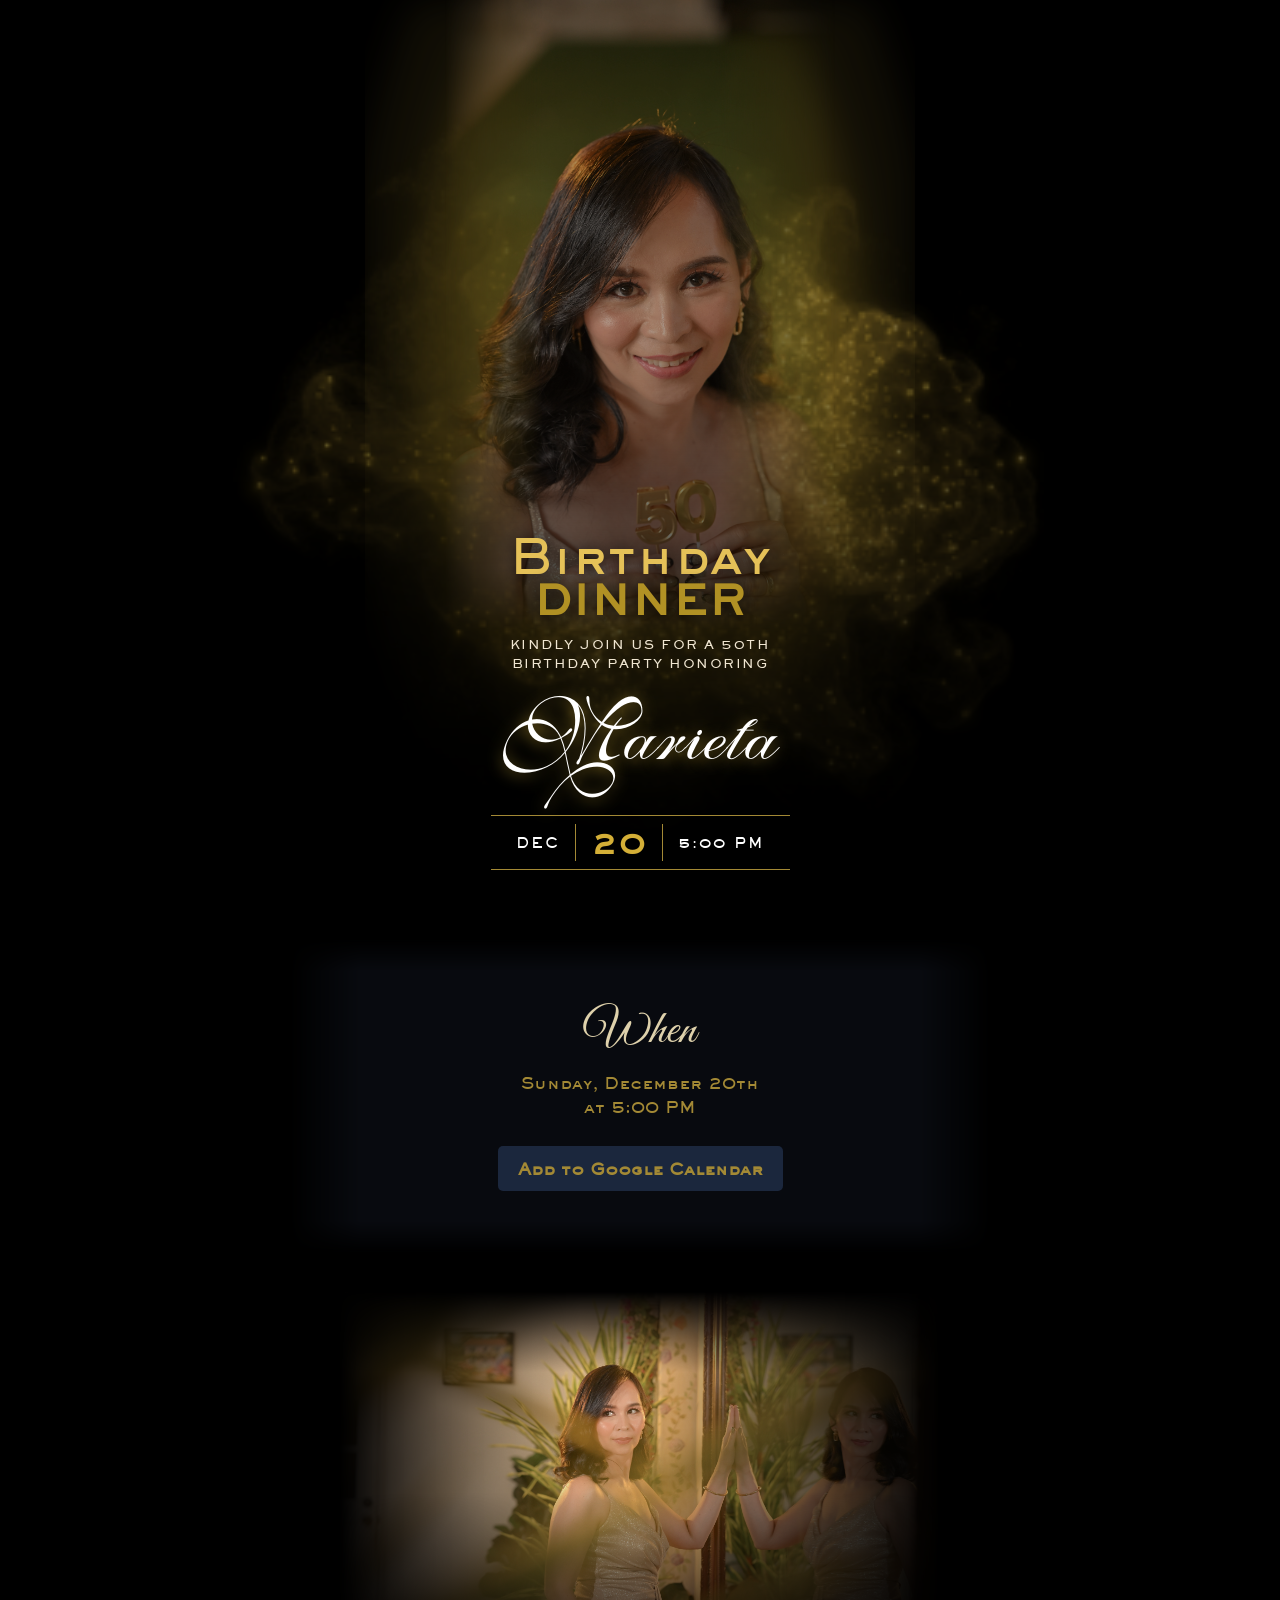
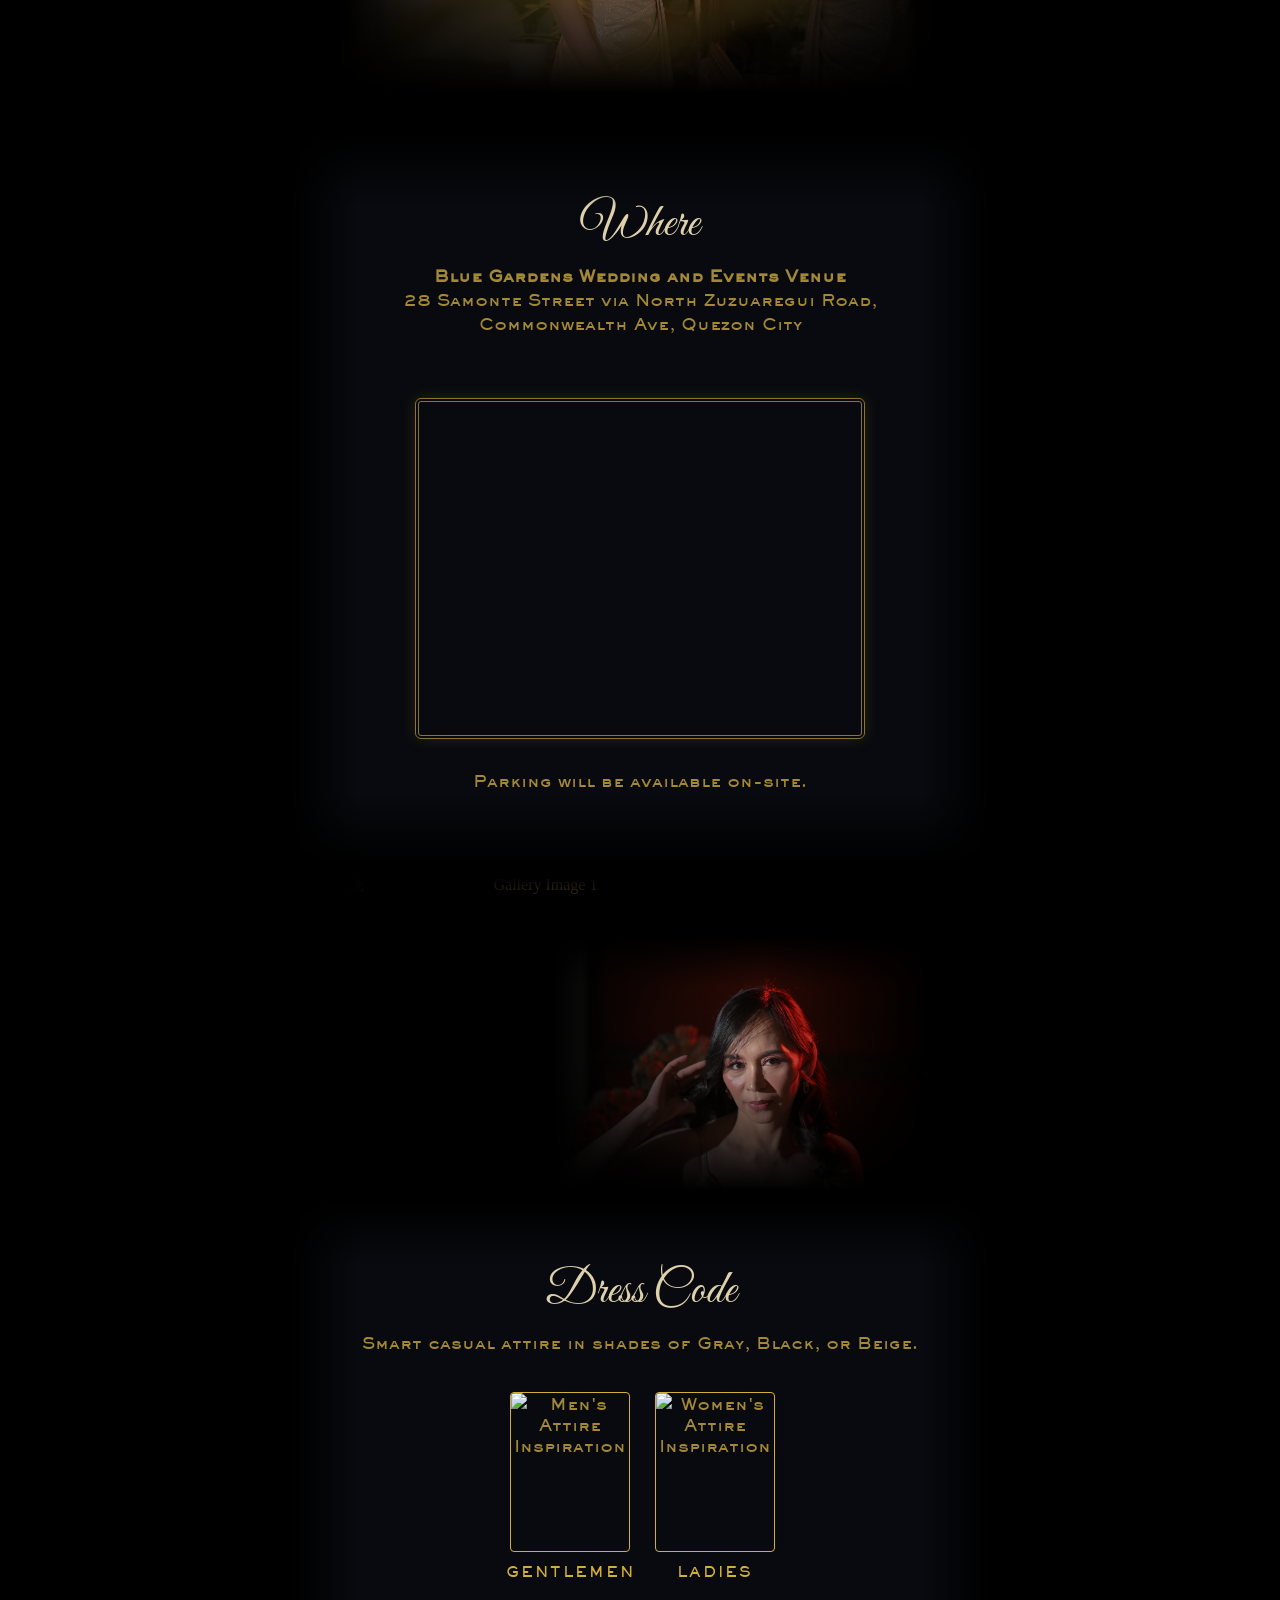
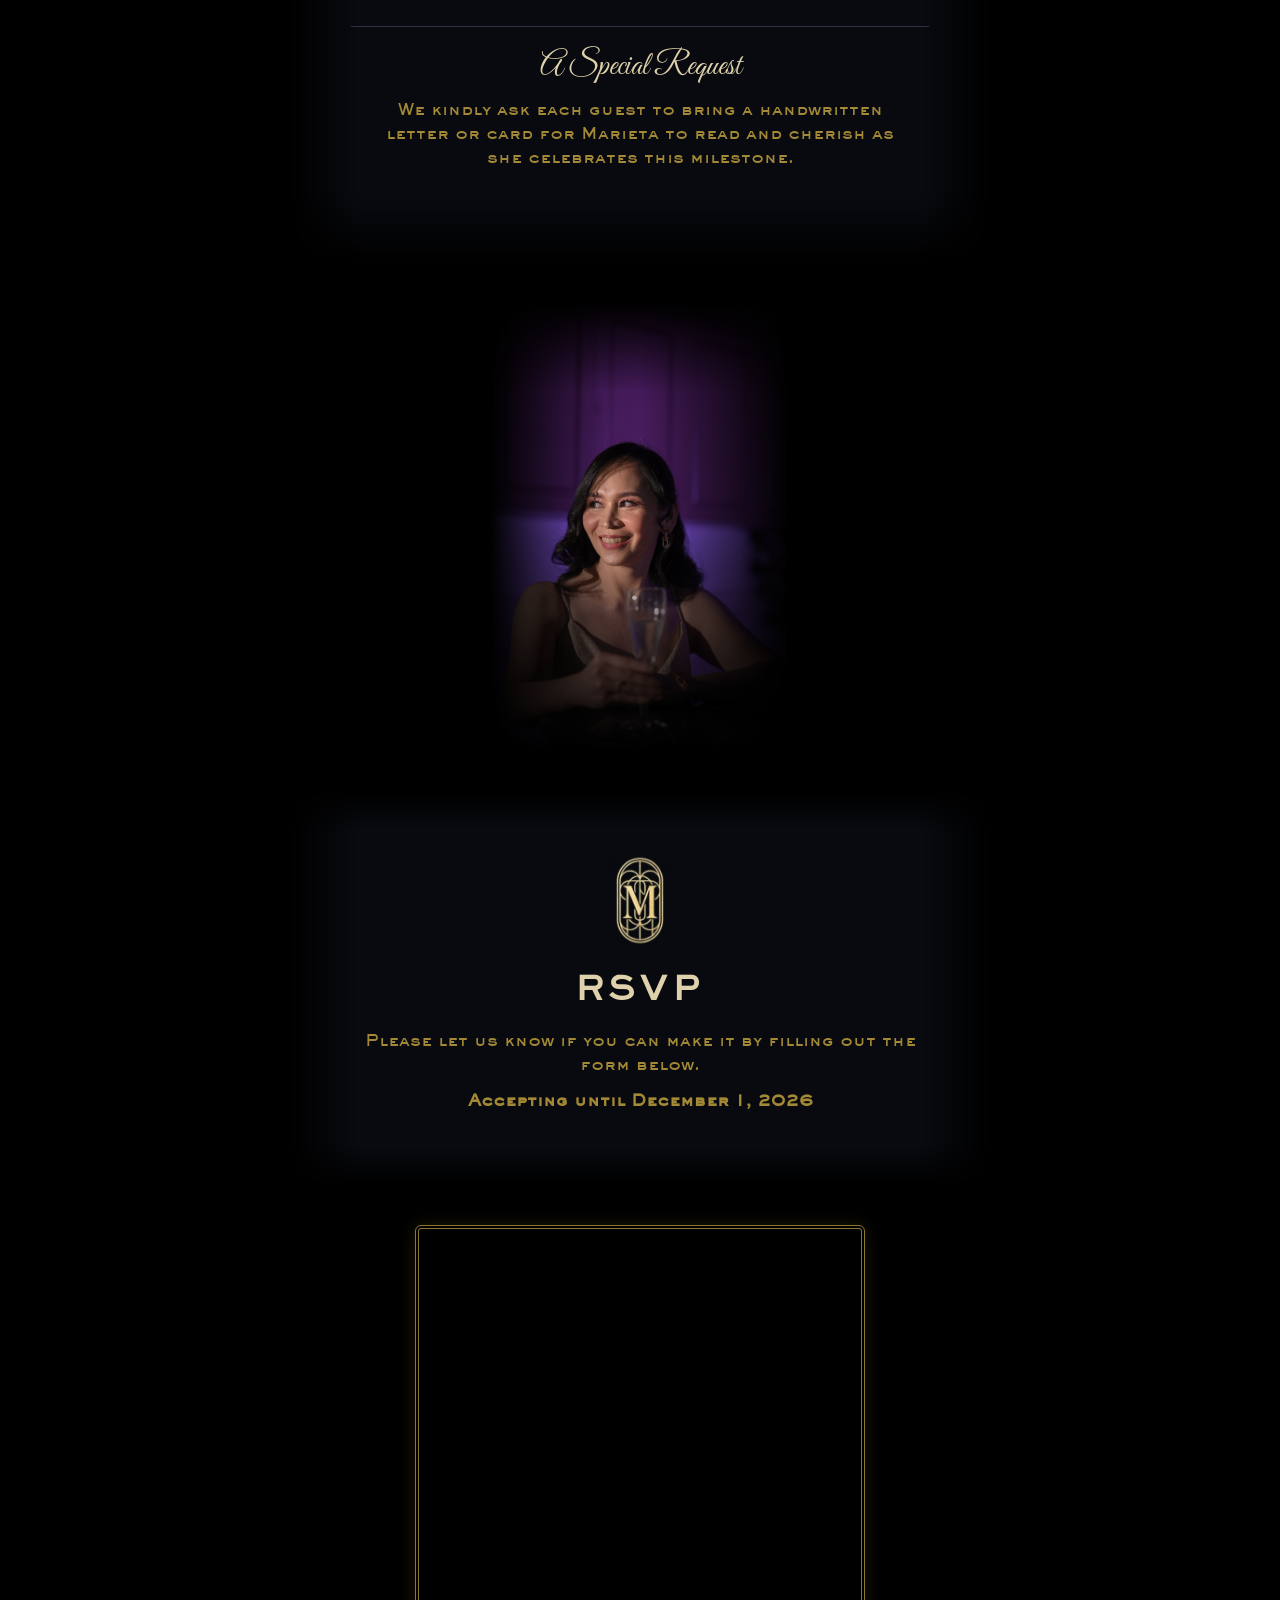
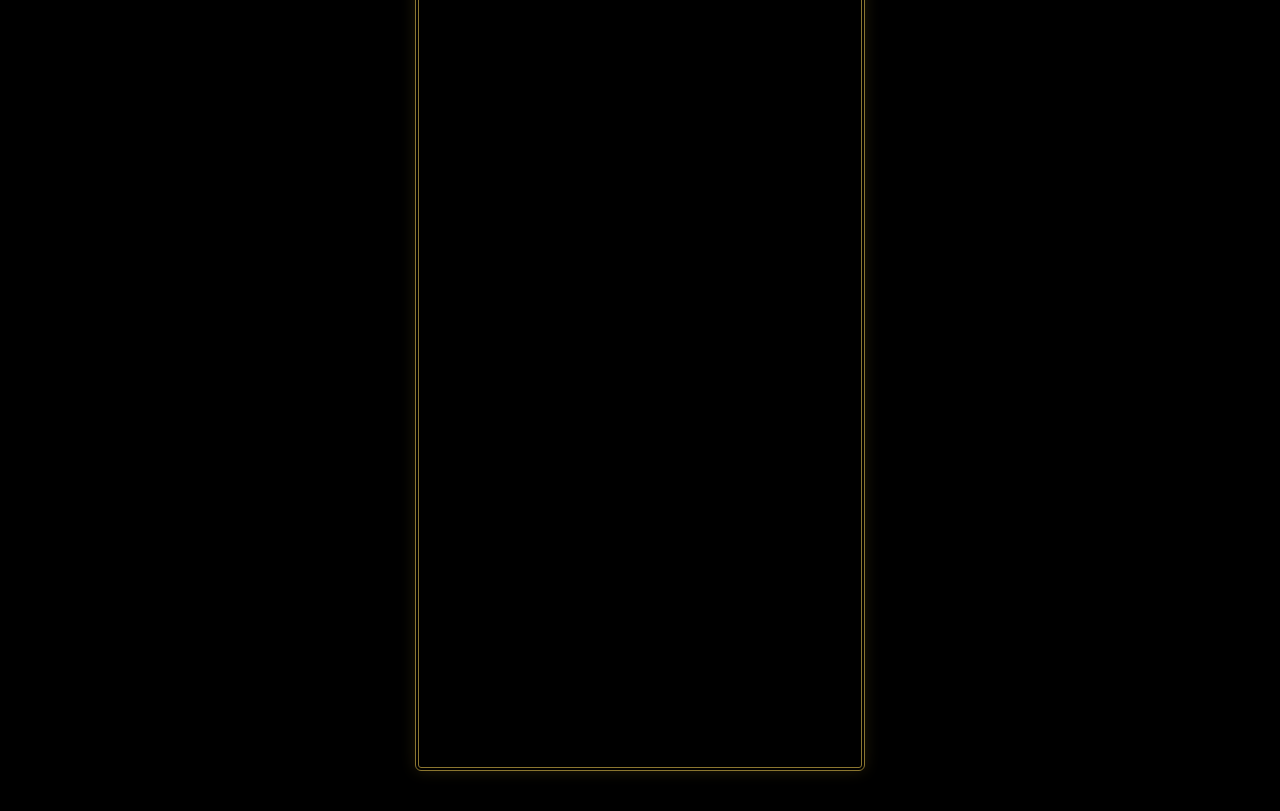
==== invitation.html @ 6b4bd365 "hh" ====
<!DOCTYPE html>
<html lang="en">
<head>
    <meta charset="UTF-8">
    <meta name="viewport" content="width=device-width, initial-scale=1.0">
    <title>Mom's 50th Birthday Invitation</title>
    <link rel="stylesheet" href="style.css">
    <link rel="preconnect" href="https://fonts.googleapis.com">
    <link rel="preconnect" href="https://fonts.gstatic.com" crossorigin>
    <link href="https://fonts.googleapis.com/css2?family=Great+Vibes&display=swap" rel="stylesheet">
</head>
<body>
    <nav class="sticky-nav">
        <span class="nav-name">Marieta's</span>
        <span class="nav-title">50th Birthday</span>
    </nav>

    <section class="hero-section">
        
        <div class="hero-bg-wrapper">
            
            <div class="hero-glow"></div>
            <div class="dust-overlay"></div>
            <div class="hero-bg"></div>
            
        </div>
        <div class="hero-overlay"></div>
        <div class="hero-content">
            <span class="script-title">Birthday</span>
            <h1 class="gold-title">DINNER</h1>
            <p class="hero-subtitle">KINDLY JOIN US FOR A 50TH<br>BIRTHDAY PARTY HONORING</p>
            <span class="script-name">Marieta</span>
            
            <div class="hero-date-badge">
                <span>DEC</span>
                <span class="day-num">20</span>
                <span>5:00 PM</span>
            </div>

            <div class="scroll-hint">
                <span>SWIPE UP</span>
            </div>
        </div>
    </section> 

    <main class="main-content">
        <section class="content-section">
            <span class="content-heading">When</span>
            <p>Sunday, December 20th<br>at 5:00 PM</p>
            <a href="https://calendar.google.com/calendar/render?action=TEMPLATE&text=Marieta's+50th+Birthday&dates=20261220T093000Z/20261220T143000Z&details=Join+us+in+celebrating+Marieta's+50th+Birthday!&location=Blue+Gardens+Wedding+and+Events+Venue,+28+Samonte+Street,+Quezon+City" target="_blank" class="calendar-btn">
                Add to Google Calendar
            </a>
        </section>

        <div class="intermission-single">
            <img src="images/AGP_1832.png" alt="Marieta">
        </div>

        <section class="content-section">
            <span class="content-heading">Where</span>
            <p><strong>Blue Gardens Wedding and Events Venue</strong><br>28 Samonte Street via North Zuzuaregui Road,<br>Commonwealth Ave, Quezon City</p>
            <div class="embed-container">
                <iframe src="https://www.google.com/maps/embed?pb=!1m18!1m12!1m3!1d3859.6525495400006!2d121.07692460000001!3d14.675648899999999!2m3!1f0!2f0!3f0!3m2!1i1024!2i768!4f13.1!3m3!1m2!1s0x3397b755c9741e83%3A0x394d8d6a9c811c6e!2sBlue%20Gardens%20Wedding%20and%20Events%20Venue!5e0!3m2!1sen!2sph!4v1792749776735!5m2!1sen!2sph" width="400" height="300" style="border:0;" allowfullscreen="" loading="lazy" referrerpolicy="strict-origin-when-cross-origin"></iframe>
            </div>
            <p>Parking will be available on-site.</p>
        </section>

        <div class="intermission-gallery">
            <img src="images/AGP_1328.png" alt="Gallery Image 1">
            <img src="images/AGP_1890.png" alt="Gallery Image 2">
        </div>

        <section class="content-section">
            <span class="content-heading">Dress Code</span>
            <p>Smart casual attire in shades of Gray, Black, or Beige.</p>
            
            <div class="attire-guide">
                <div class="attire-box">
                    <img src="men-attire.jpg" alt="Men's Attire Inspiration">
                    <span>Gentlemen</span>
                </div>
                <div class="attire-box">
                    <img src="women-attire.jpg" alt="Women's Attire Inspiration">
                    <span>Ladies</span>
                </div>
            </div>

            <div class="letter-request">
                <h3 class="content-heading">A Special Request</h3>
                <p>We kindly ask each guest to bring a handwritten letter or card for Marieta to read and cherish as she celebrates this milestone.</p>
            </div>
        </section>

        <div class="intermission-single small">
            <img src="images/AGP_1466.png" alt="Marieta">
        </div>

        <section class="content-section rsvp-section">
            <img src="logo.png" alt="Birthday Logo" class="rsvp-logo">
            <h2>RSVP</h2>
            <p>Please let us know if you can make it by filling out the form below.</p>
            <p><b>Accepting until December 1, 2026</b></p>
        </section>
        <div class="embed-container form-container">
               <iframe src="https://docs.google.com/forms/d/e/1FAIpQLScYEzwaiXjKm_XusPFMFKHVZNzl14Qc8IQHs6FGBVoBxLh_rw/viewform?embedded=true" width="640" height="900" frameborder="0" marginheight="0" marginwidth="0">Loading…</iframe>
        </div>
    </main>

    <script>
        window.addEventListener('scroll', () => {
        const scrollPos = window.scrollY || window.pageYOffset || document.documentElement.scrollTop;

        const heroBg = document.querySelector('.hero-bg');
        if (heroBg) {
            const scaleValue = 1 + (scrollPos / 1500);
            heroBg.style.transform = `scale(${scaleValue})`;
        }

        const nav = document.querySelector('.sticky-nav');
        if (nav) {
            if (scrollPos > 600) {
                nav.classList.add('visible');
            } else {
                nav.classList.remove('visible');
            }
        }
        }, { passive: true });
    </script>

</body>
</html>
---- style.css ----
@font-face {
    font-family: 'Christmas Angely';
    src: url('ChristmasAngely-Regular.otf') format('opentype');
    font-weight: normal;
    font-style: normal;
}

@font-face {
    font-family: 'Sackers Gothic';
    src: url('Sackers-Gothic-Heavy.ttf') format('truetype');
    font-weight: normal;
    font-style: normal;
}

* {
    box-sizing: border-box;
    margin: 0;
    padding: 0;
}

body {
    font-family: Georgia, serif;
    text-align: center;
    background-color: #000000;
    color: #a38935;
    overflow-x: hidden;
}

.hero-section {
    position: relative;
    width: 100%;
    height: 100vh;
    height: 100dvh;
    display: flex;
    align-items: flex-end; 
    justify-content: center;
    overflow: hidden;
    padding-bottom: env(safe-area-inset-bottom);
}

.hero-bg-wrapper {
    position: absolute;
    top: 0;
    left: 0;
    width: 100%;
    height: 100%;
    background-color: #000000;
    display: flex;
    justify-content: center;
    z-index: 1; 

    -webkit-mask-image: 
        linear-gradient(to bottom, transparent 0%, black 0%, black 80%, transparent 100%);
    mask-image: 
        linear-gradient(to bottom, transparent 0%, black 0%, black 80%, transparent 100%);
}

.hero-bg {
    position: relative;
    z-index: 3; 
    width: 100%;
    max-width: 390px; 
    height: 70%;
    background-image: url('images/AGP_1715.png');
    
    background-position: center 50%;
    background-size: cover;
    background-repeat: no-repeat;
    background-attachment: fixed;

    --webkit-mask-image: 
        linear-gradient(to right, transparent 0%, black 25%, black 70%, transparent 100%),
        linear-gradient(to bottom, black 0%, black 90%, transparent 100%); /* Solid at top, fades at bottom */
    -webkit-mask-composite: source-in;
    
    mask-image: 
        linear-gradient(to right, transparent 0%, black 25%, black 70%, transparent 100%),
        linear-gradient(to bottom, black 0%, black 90%, transparent 100%);
    mask-composite: intersect;

    transform-origin: center top;
    will-change: transform;
}

@supports (-webkit-touch-callout: none) {
    .hero-bg {
        background-attachment: scroll;
    }
}

.hero-glow {
    position: absolute;
    top: 0%;
    width: 100%;
    max-width: 550px;
    height: 100%;
    z-index: 2;
    pointer-events: none;


    background: radial-gradient(
        ellipse at center 40%,
        rgba(205, 169, 50, 0.35) 55%,
        rgba(163, 137, 53, 0.15) 60%,
        rgba(163, 137, 53, 0.15) 75%,
        transparent 75%
    );

    -webkit-mask-image: linear-gradient(to bottom, black 0%, black 60%, transparent 100%);
    mask-image: linear-gradient(to bottom, black 0%, black 60%, transparent 100%);
    
    filter: blur(20px);
}

.dust-overlay {
    position: absolute;
    top: 0;
    left: 0;
    width: 100%;
    height: 100%;
    z-index: 3; 
    pointer-events: none;

    background-image: url('dust.png'); 
    background-position: center center;
    background-size: cover;
    background-repeat: no-repeat;
    opacity: 100%;

    -webkit-mask-image: linear-gradient(to bottom, transparent 0%, black 15%, black 85%, transparent 100%);
    mask-image: linear-gradient(to bottom, transparent 0%, black 15%, black 85%, transparent 100%);
}

.hero-overlay {
    position: absolute;
    top: 0;
    left: 0;
    width: 100%;
    height: 100%;
    background: linear-gradient(
        to bottom,
        rgba(0, 0, 0, 0.3) 40%,
        rgba(0, 0, 0, 0.6) 60%,
        rgba(0, 0, 0, 0.95) 100%
    );
    z-index: 2;
}

.hero-content {
    position: relative;
    z-index: 3;
    width: 90%;
    max-width: 500px;
    display: flex;
    flex-direction: column;
    align-items: center;
    padding: 0;
    transform: translateY(10px); 
}

.script-title {
    font-family: 'Sackers Gothic', normal;
    font-size: 3rem;
    color: #e5c158;
    line-height: 0.7;
    text-shadow: 0 2px 15px rgba(0, 0, 0, 0.8);
}

.gold-title {
    font-family: 'Sackers Gothic', normal;
    font-size: 2.5rem;
    letter-spacing: 2px;
    color: #b19124;
    margin-bottom: 10px;
    text-shadow: 0 2px 15px rgba(0, 0, 0, 0.9);
}

.hero-subtitle {
    font-size: 0.75rem;
    font-family: 'Sackers Gothic', normal;
    letter-spacing: 1.5px;
    color: #f0e6d2;
    line-height: 1.6;
    margin-bottom: 0px;
}

.script-name {
    font-family: 'Christmas Angely', normal;
    font-size: 5rem;
    color: #ffffff;
    text-shadow: 0 2px 15px rgba(212, 175, 55, 0.6);
    margin-bottom: 0cm;
}

.hero-date-badge {
    font-family: 'Sackers Gothic', normal;
    display: inline-flex;
    align-items: center;
    gap: 15px;
    border-top: 1px solid #a38935;
    border-bottom: 1px solid #a38935;
    padding: 8px 25px;
    color: #ffffff;
    font-size: 0.9rem;
    letter-spacing: 2px;
}

.hero-date-badge .day-num {
    font-size: 1.8rem;
    font-weight: bold;
    color: #d4af37;
    border-left: 1px solid #a38935;
    border-right: 1px solid #a38935;
    padding: 0 15px;
}

.scroll-hint {
    margin-top: 10px; 
    margin-bottom: 15px; 
    color: #0000;
    font-size: 0.75rem;
    letter-spacing: 3px; 
}

.scroll-hint .arrow {
    font-size: 1.2rem;
    margin-top: 5px;
}

@keyframes bounce {
    0%, 20%, 50%, 80%, 100% { transform: translateY(0); }
    40% { transform: translateY(-8px); }
    60% { transform: translateY(-4px); }
}

.main-content {
    position: relative;
    z-index: 4;
    background-color: #000000;
    padding: 40px 20px;
    max-width: 800px;
    margin: 0 auto;
}

.invitation-container {
    background-color: #080a0f;
    padding: 30px;
    border-radius: 8px;
    box-shadow: 0 4px 20px rgba(212, 175, 55, 0.15);
    margin-bottom: 30px;
    border: 1px solid #2a3446;
}

.embed-container {
    display: flex;
    justify-content: center;
    width: 100%;
    max-width: 450px; 
    margin: 50px auto 30px auto; 
    border: 4px double #8b7630;
    border-radius: 6px;
    padding: 4px; 
    box-shadow: 0 0 15px rgba(212, 175, 55, 0.15); 
}

.embed-container iframe {
    width: 100% !important;
    aspect-ratio: 4 / 3; 
    height: auto !important; 
    border-radius: 2px;
}

.form-container iframe {
    aspect-ratio: auto;
    height: 1130px !important;
}

iframe {
    max-width: 100%;
    border-radius: 2px;
}

h1 {
    color: #d4af37;
    margin-bottom: 10px;
}

h2 {
    color: #a38935;
    font-size: 1.2rem;
    margin-bottom: 20px;
}

p {
    margin-bottom: 12px;
    line-height: 1.5;
}

.calendar-btn {
    display: inline-block;
    margin-top: 15px;
    padding: 12px 20px;
    background-color: #1b273d;
    color: #a38935;
    text-decoration: none;
    border-radius: 5px;
    font-weight: bold;
    transition: background-color 0.3s ease;
}

.calendar-btn:hover {
    background-color: #687893;
}

.content-section {
    font-family: 'Sackers Gothic', normal;
    max-width: 700px; 
    margin: 0 auto 40px auto; 
    background-color: #080a0f;
    padding: 60px 60px; 
    border-radius: 8px;
    box-shadow: 0 4px 20px rgba(212, 175, 55, 0.05);
    border: 1px solid #1a2233;
    display: flex;
    flex-direction: column;
    align-items: center;

    -webkit-mask-image: 
        linear-gradient(to bottom, transparent 0%, black 10%, black 90%, transparent 100%),
        linear-gradient(to right, transparent 0%, black 10%, black 90%, transparent 100%);
    -webkit-mask-composite: source-in;
    
    mask-image: 
        linear-gradient(to bottom, transparent 0%, black 10%, black 90%, transparent 100%),
        linear-gradient(to right, transparent 0%, black 10%, black 90%, transparent 100%);
    mask-composite: intersect;
}

.content-heading {
    font-family: 'Great Vibes', normal;
    color: #ded1ab;
    font-size: 3rem;
    margin-bottom: 10px;
}

.intermission-single img {
    width: 100%;
    max-width: 600px;
    height: auto;
    border-radius: 8px;
    margin: 0 auto 40px auto;
    display: block;
    box-shadow: 0 5px 25px rgba(0,0,0,0.5);

    -webkit-mask-image: 
        linear-gradient(to bottom, transparent 0%, black 10%, black 90%, transparent 100%),
        linear-gradient(to right, transparent 0%, black 10%, black 90%, transparent 100%);
    -webkit-mask-composite: source-in;
    
    mask-image: 
        linear-gradient(to bottom, transparent 0%, black 20%, black 50%, transparent 100%),
        linear-gradient(to right, transparent 0%, black 40%, black 50%, transparent 100%);
    mask-composite: intersect;
}

.intermission-single.small img {
    max-width: 300px; 
}

.intermission-gallery {
    display: flex;
    gap: 15px;
    margin-bottom: 40px;
    justify-content: center;
}

.intermission-gallery img {
    width: 70%;
    max-width: 380px;
    height: auto;
    border-radius: 8px;
    object-fit: cover;
    -webkit-mask-image: 
        linear-gradient(to bottom, transparent 0%, black 10%, black 90%, transparent 100%),
        linear-gradient(to right, transparent 0%, black 90%, black 90%, transparent 100%);
    -webkit-mask-composite: source-in;
    
    mask-image: 
        linear-gradient(to bottom, transparent 0%, black 20%, black 50%, transparent 100%),
        linear-gradient(to right, transparent 0%, black 55%, black 50%, transparent 100%);
    mask-composite: intersect;
}

/* Shifts the left image upward */
.intermission-gallery img:nth-child(1) {
    transform: translateY(-30px);
    z-index: 2;
}

/* Shifts the right image downward */
.intermission-gallery img:nth-child(2) {
    transform: translateY(30px);
    margin-left: -25%;
    z-index: 1;
}

.attire-guide {
    display: flex;
    gap: 20px;
    margin: 25px 0;
    justify-content: center;
    width: 100%;
}

.attire-box {
    display: flex;
    flex-direction: column;
    align-items: center;
    gap: 10px;
}

.attire-box img {
    width: 120px;
    height: 160px;
    object-fit: cover;
    border-radius: 4px;
    border: 1px solid #d4af37;
}

.attire-box span {
    color: #d4af37;
    font-size: 0.9rem;
    letter-spacing: 2px;
    text-transform: uppercase;
}

.letter-request {
    margin-top: 20px;
    padding: 20px;
    border-top: 1px solid #2a3446;
}

.letter-request h3 {
    font-family: 'Great Vibes', cursive; 
    font-weight: 100;
    font-size: 2rem;
    margin-bottom: 10px;
}

.rsvp-logo {
    width: 70px;
    height: auto;
    margin-bottom: 20px;
}

.form-container {
    margin-top: 20px;
    margin-bottom: 0;
}


.content-section h2{
    color: #ded1ab;
    font-weight: 10000;
    font-size: 2rem;
    letter-spacing: 5px;
}




.sticky-nav {
    position: fixed;
    top: -150px; 
    left: 0;
    width: 100%;
    background: rgba(0, 0, 0, 0.95);

    -webkit-backdrop-filter: blur(10px);
    backdrop-filter: blur(10px);
    
    padding: 15px 20px 35px 20px; 
    display: flex;
    align-items: center;
    justify-content: center;
    gap: 15px;
    z-index: 1000;
    opacity: 0;
    transition: top 0.4s ease, opacity 0.4s ease;
    
    -webkit-mask-image: linear-gradient(to bottom, black 60%, transparent 100%);
    mask-image: linear-gradient(to bottom, black 60%, transparent 100%);
    
    -webkit-transform: translateZ(0);
    transform: translateZ(0);
}

.sticky-nav.visible {
    top: 0; 
    opacity: 1;
}

.nav-name {
    font-family: 'Christmas Angely', normal;
    font-size: 2.5rem;
    color: #ffffff;
    text-shadow: 0 2px 10px rgba(212, 175, 55, 0.6);
    line-height: 1;
}

.nav-title {
    font-family: 'Sackers Gothic', normal;
    font-size: 1rem;
    font-weight:bolder;
    letter-spacing: 2px;
    color: #d4af37;
    text-transform: uppercase;
}
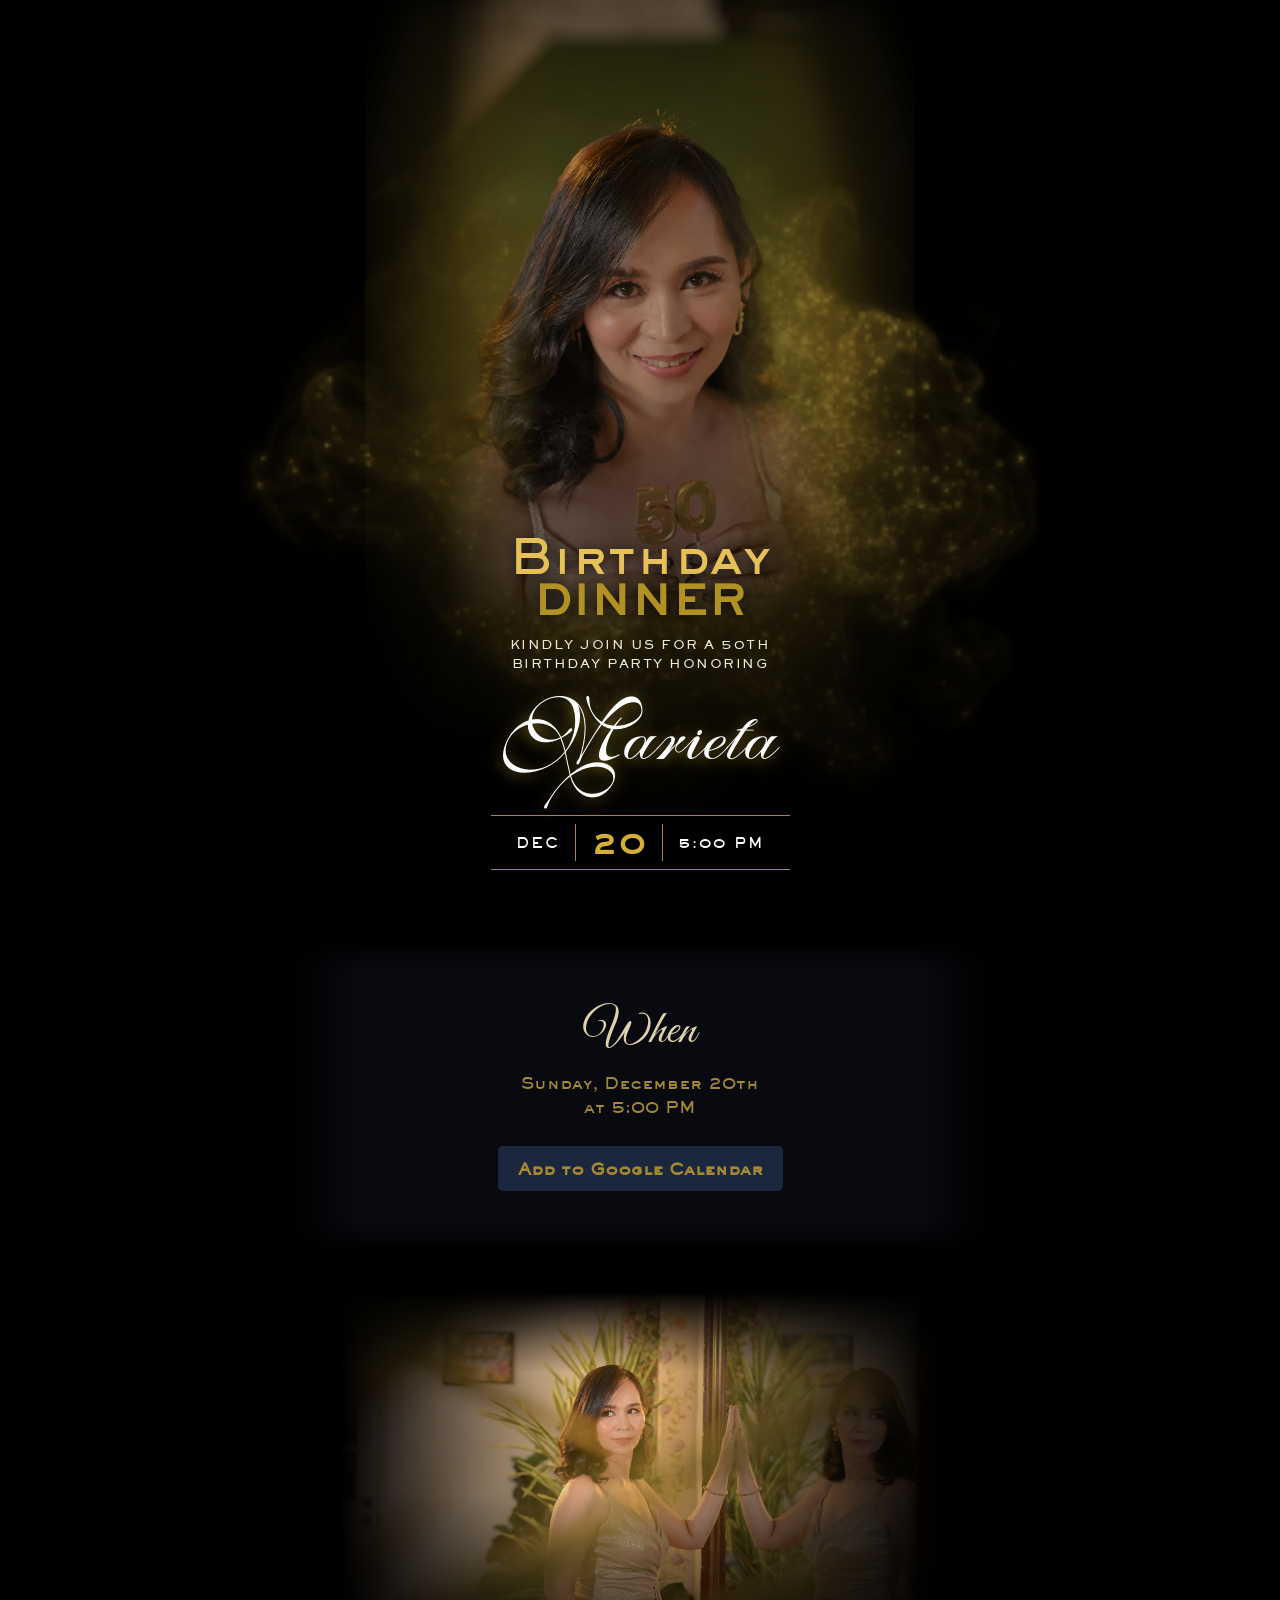
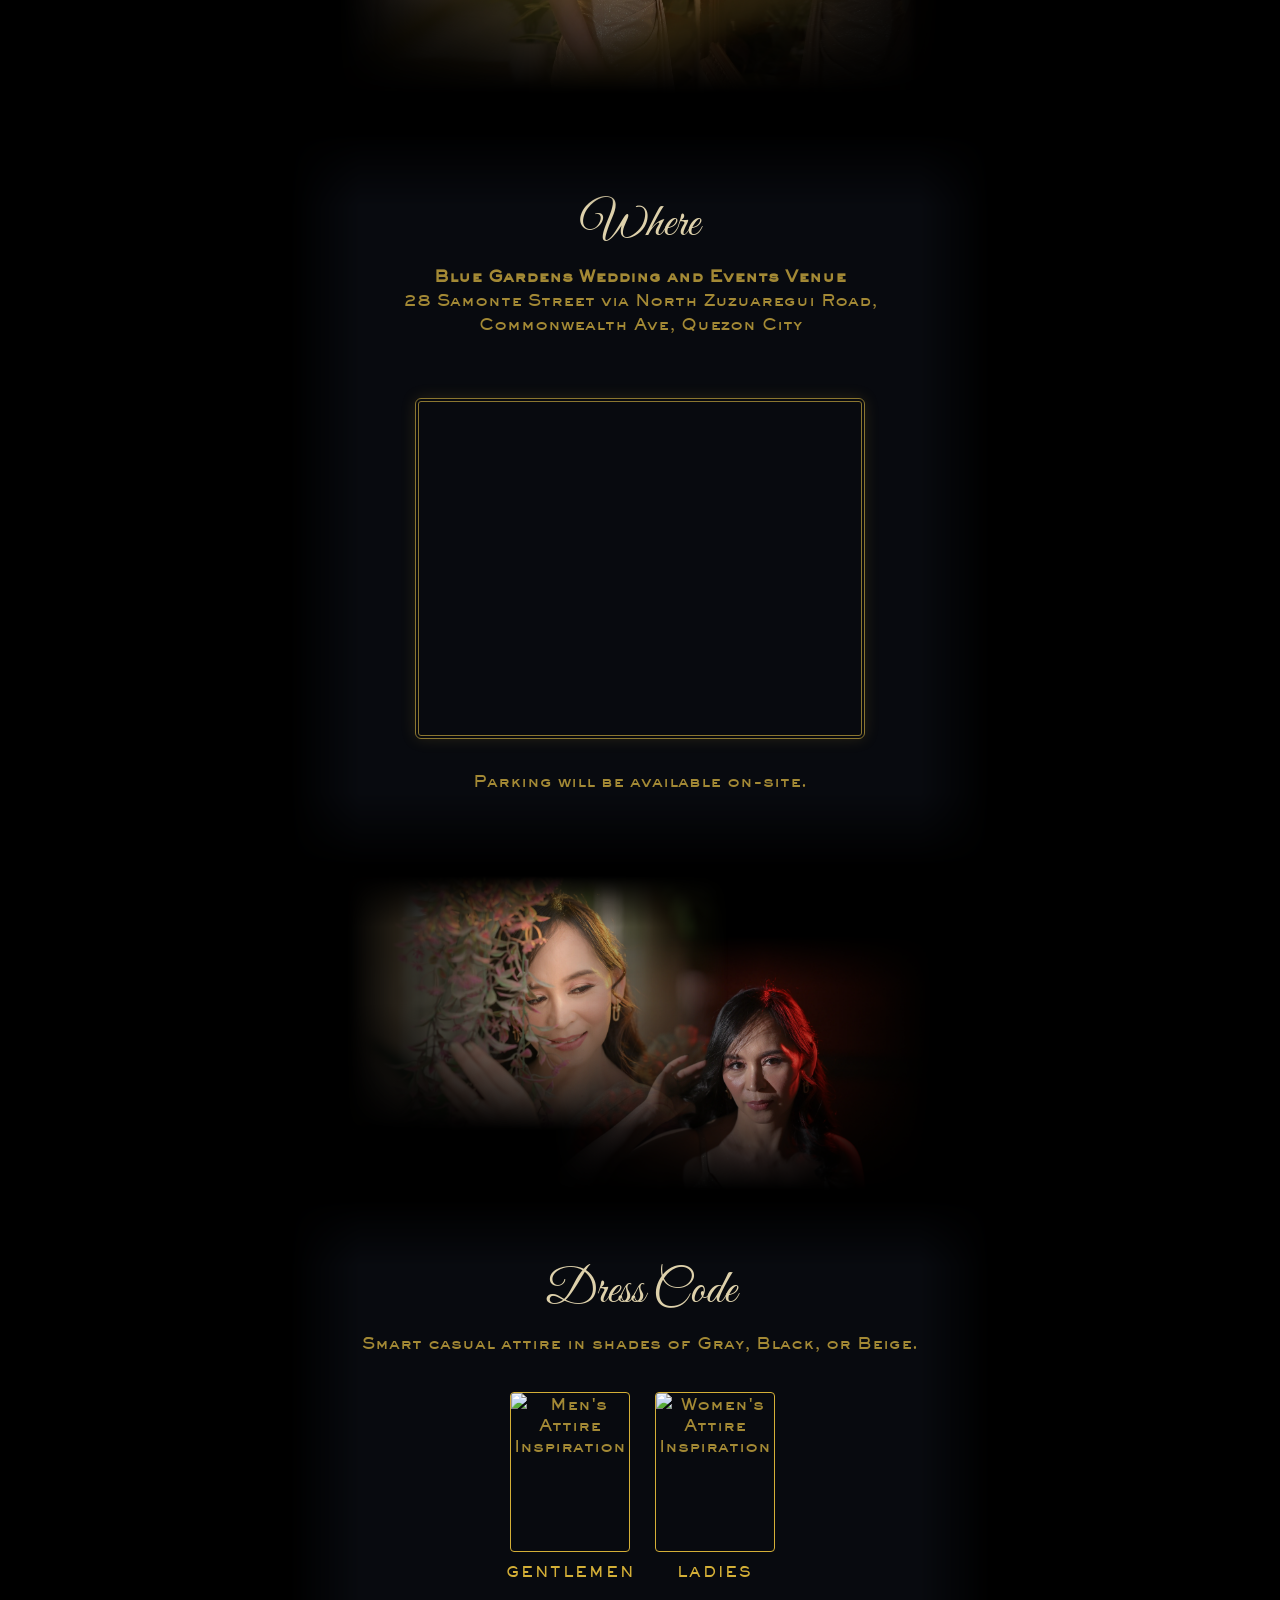
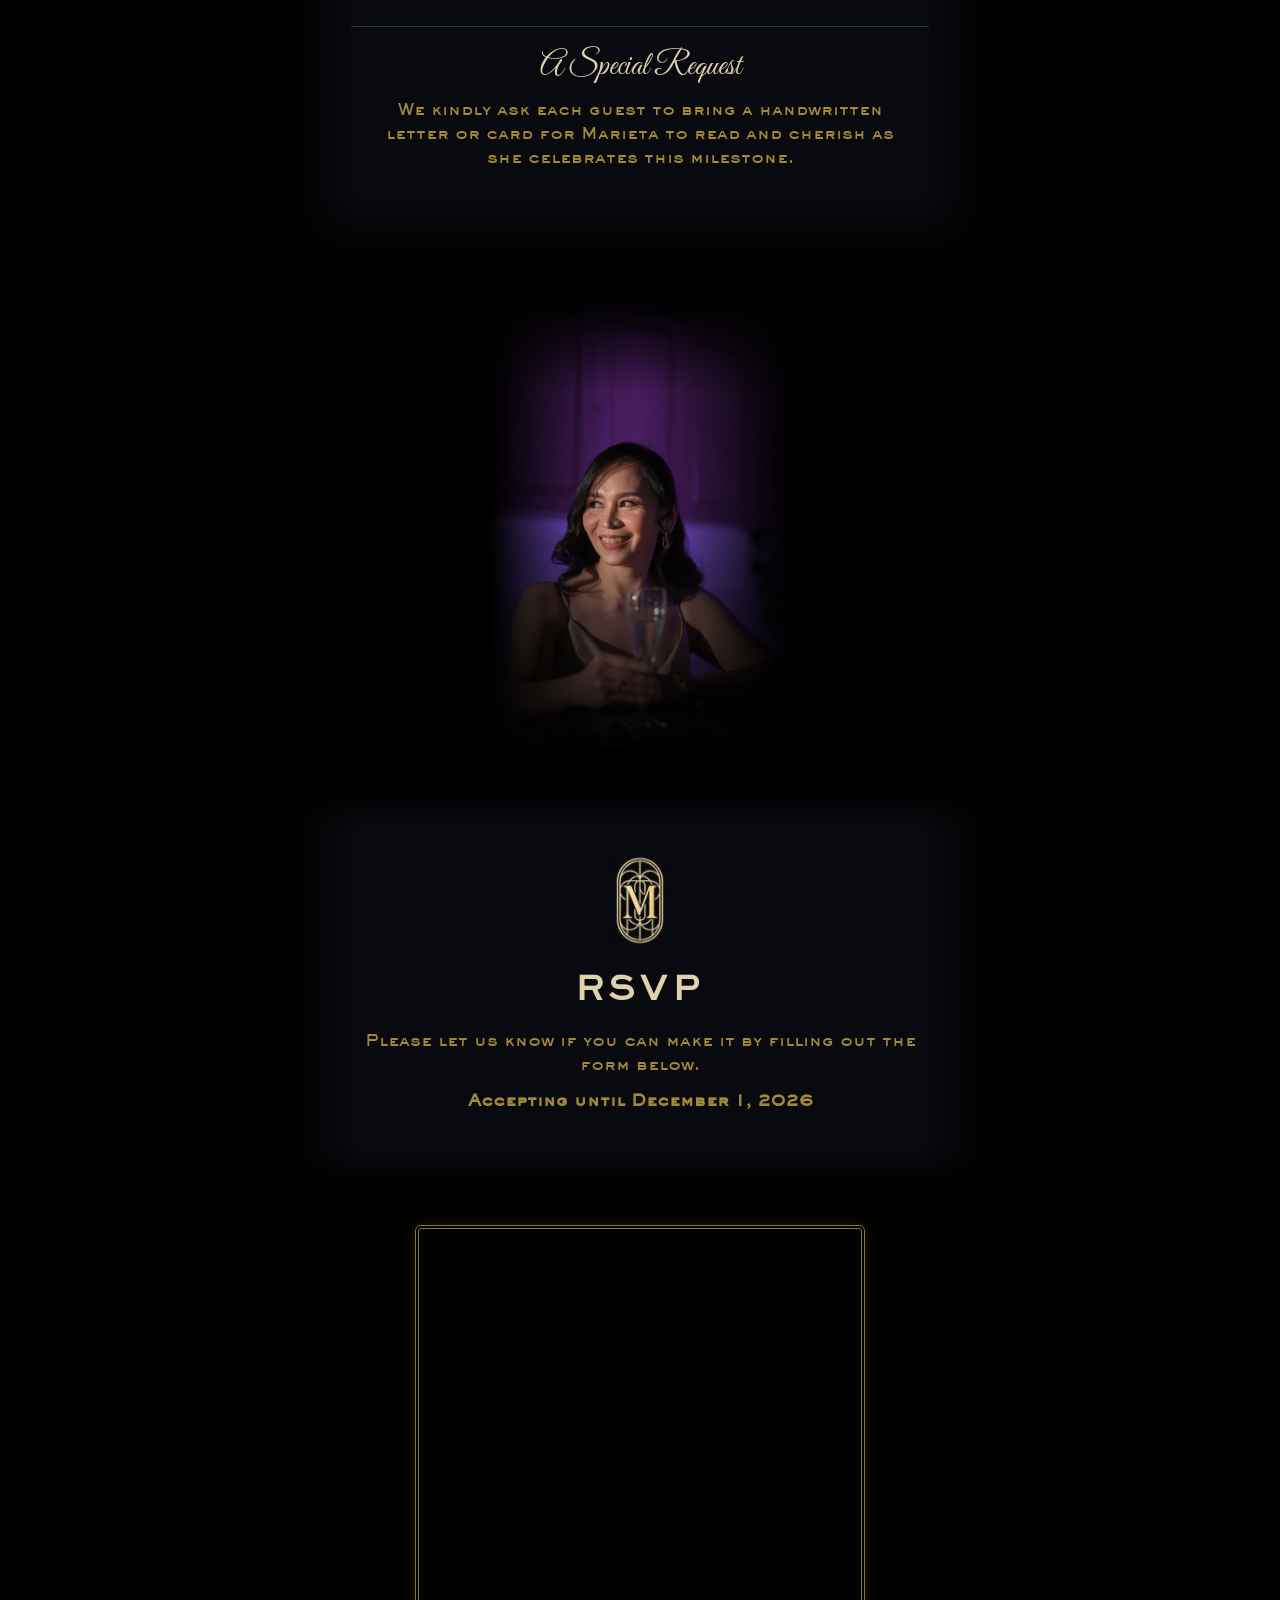
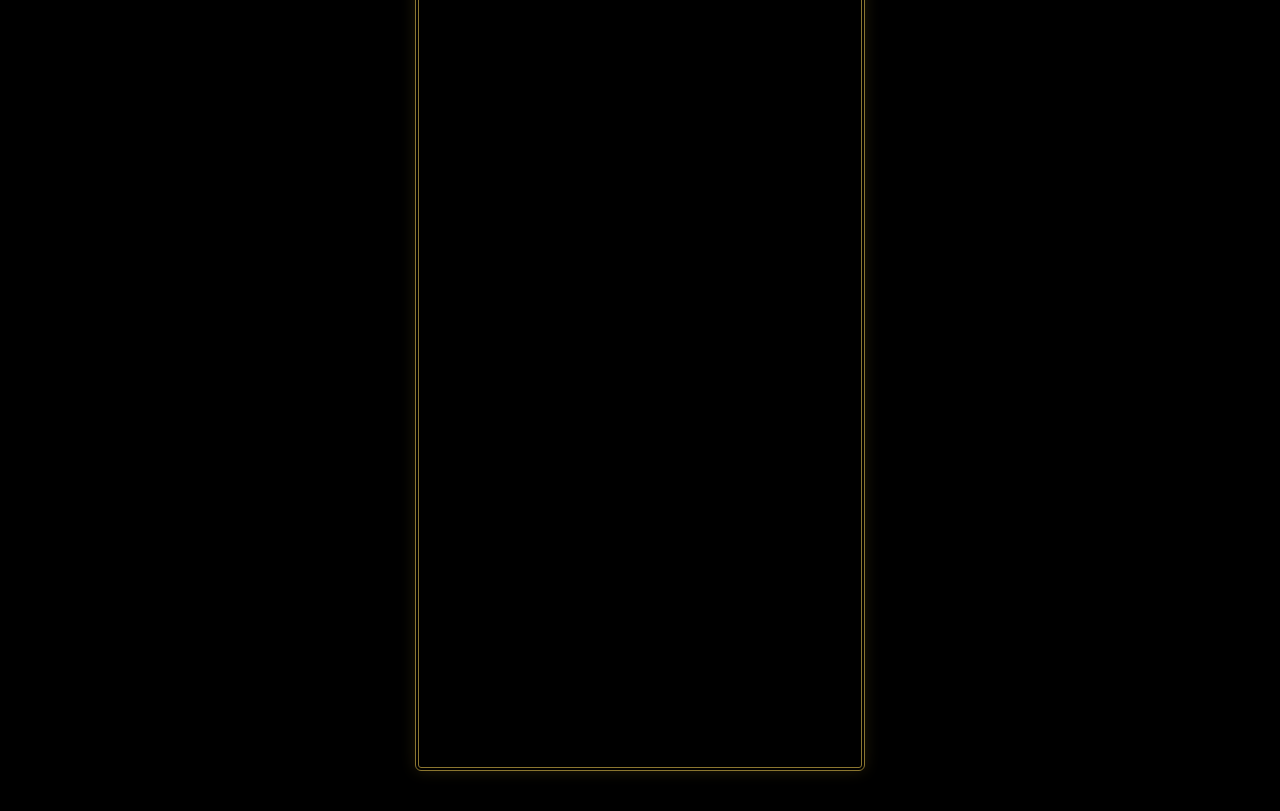
==== commit 4a19790d: "compressed photos" ====
--- a/invitation.html
+++ b/invitation.html
@@ -53,7 +53,7 @@
         </section>
 
         <div class="intermission-single">
-            <img src="images/AGP_1832.png" alt="Marieta">
+            <img src="images/AGP_1832.webp" alt="Marieta">
         </div>
 
         <section class="content-section">
@@ -66,8 +66,8 @@
         </section>
 
         <div class="intermission-gallery">
-            <img src="images/AGP_1328.png" alt="Gallery Image 1">
-            <img src="images/AGP_1890.png" alt="Gallery Image 2">
+            <img src="images/AGP_1328.webp" alt="Gallery Image 1">
+            <img src="images/AGP_1890.webp" alt="Gallery Image 2">
         </div>
 
         <section class="content-section">
@@ -76,11 +76,11 @@
             
             <div class="attire-guide">
                 <div class="attire-box">
-                    <img src="men-attire.jpg" alt="Men's Attire Inspiration">
+                    <img src="men-attire.webp" alt="Men's Attire Inspiration">
                     <span>Gentlemen</span>
                 </div>
                 <div class="attire-box">
-                    <img src="women-attire.jpg" alt="Women's Attire Inspiration">
+                    <img src="women-attire.webp" alt="Women's Attire Inspiration">
                     <span>Ladies</span>
                 </div>
             </div>
@@ -92,7 +92,7 @@
         </section>
 
         <div class="intermission-single small">
-            <img src="images/AGP_1466.png" alt="Marieta">
+            <img src="images/AGP_1466.webp" alt="Marieta">
         </div>
 
         <section class="content-section rsvp-section">
--- a/style.css
+++ b/style.css
@@ -61,7 +61,7 @@
     width: 100%;
     max-width: 390px; 
     height: 70%;
-    background-image: url('images/AGP_1715.png');
+    background-image: url('images/AGP_1715.webp');
     
     background-position: center 50%;
     background-size: cover;
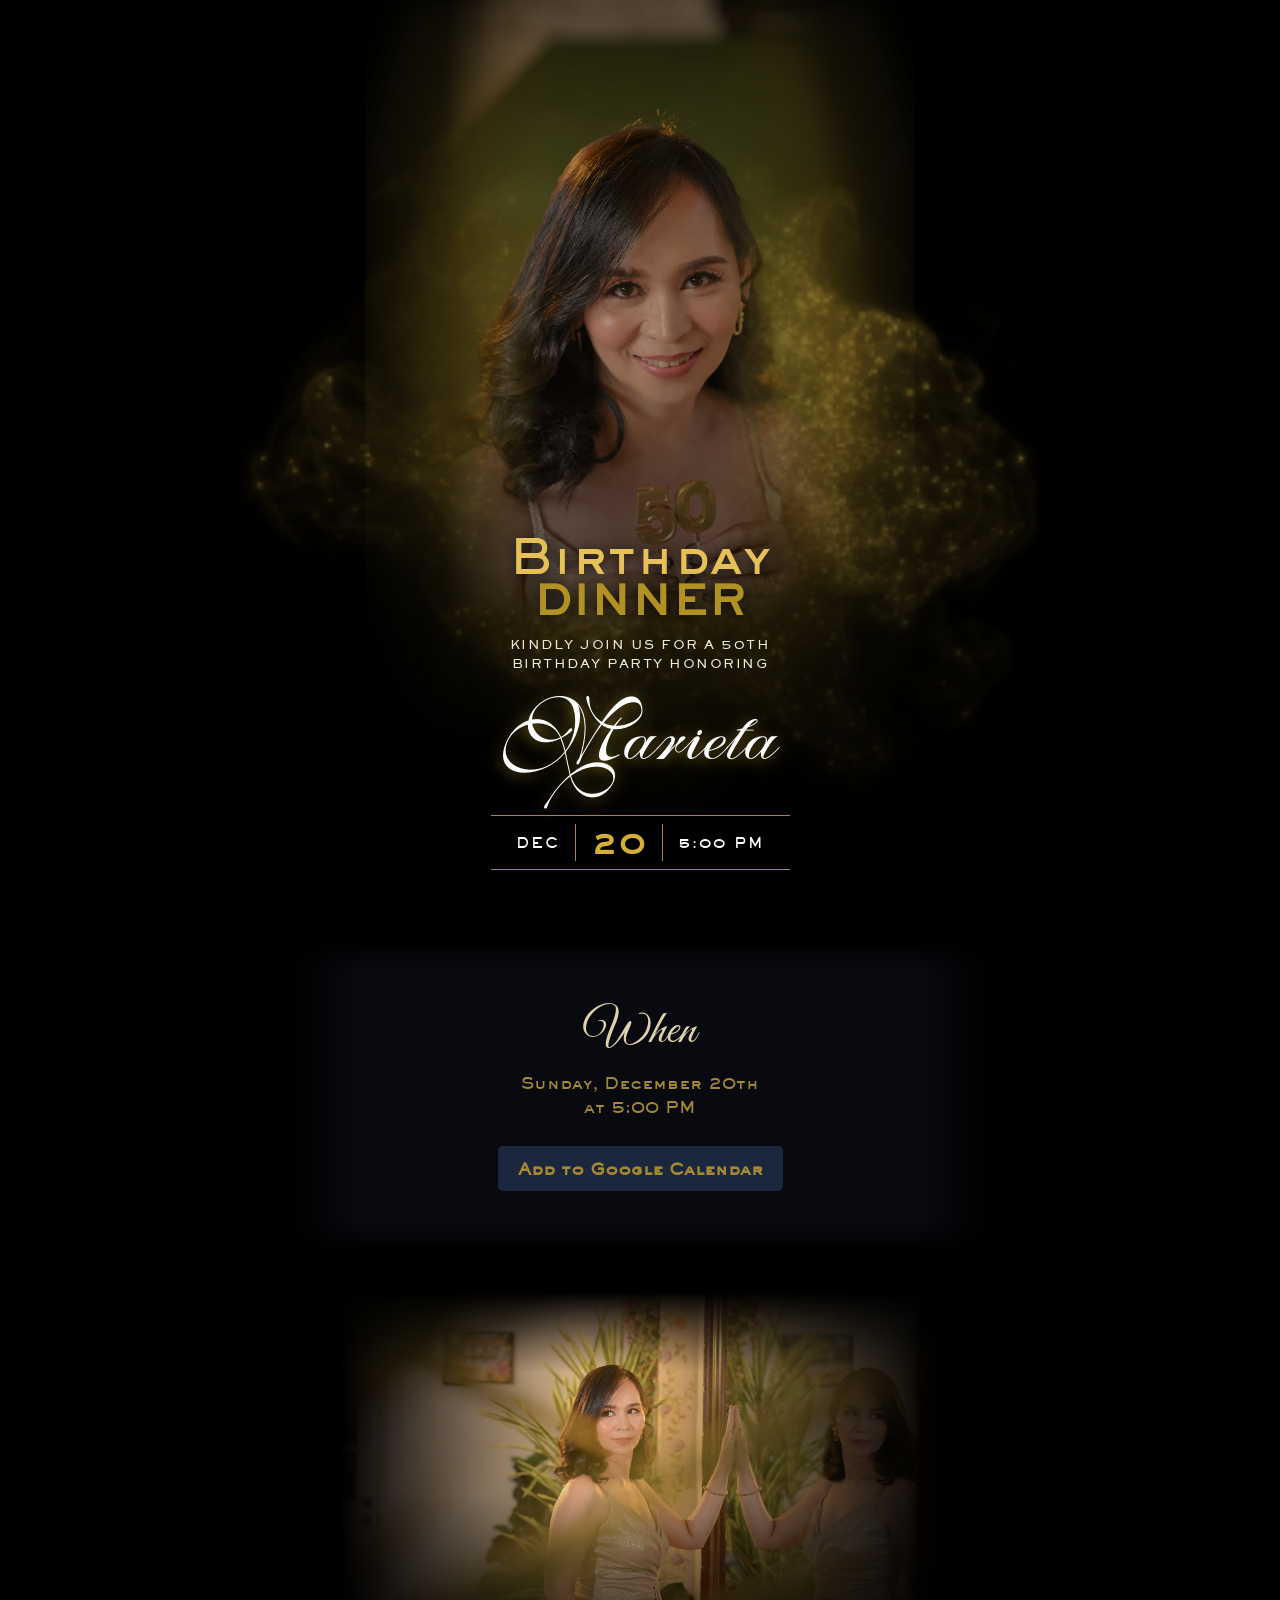
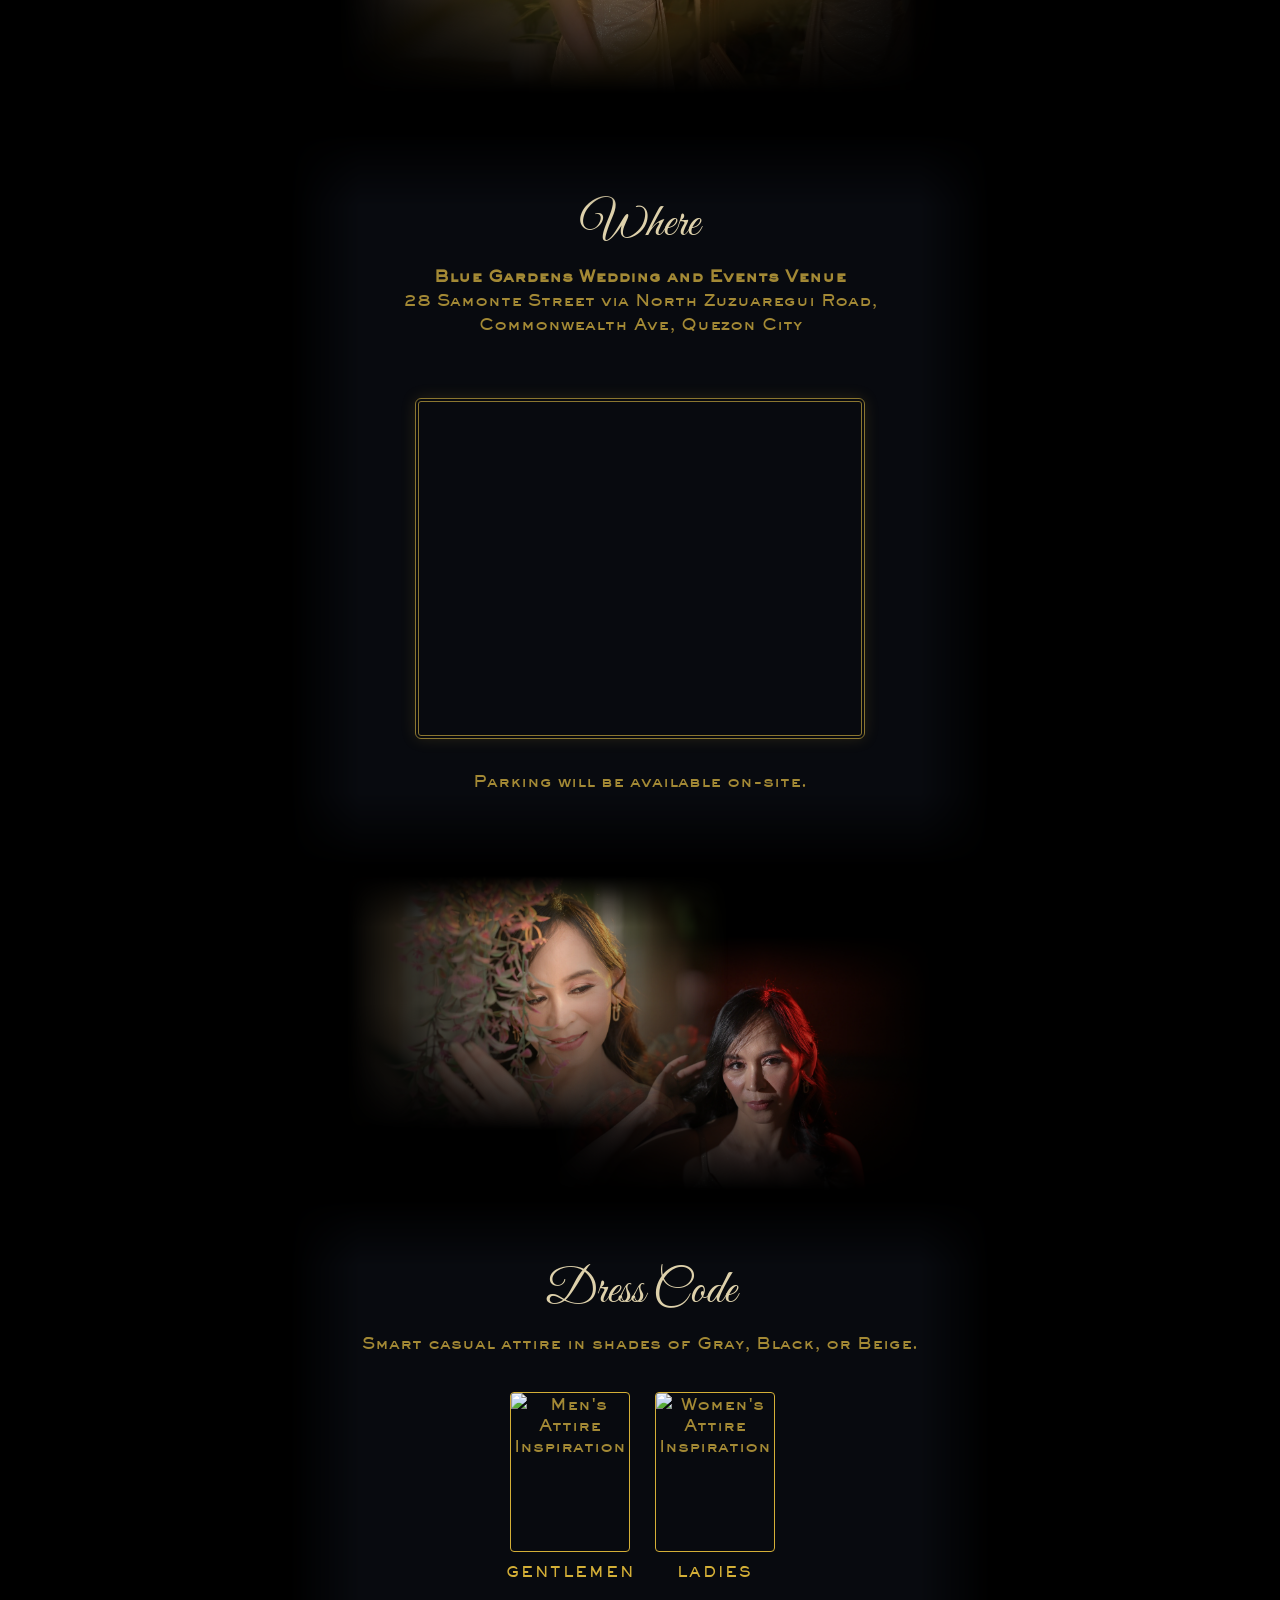
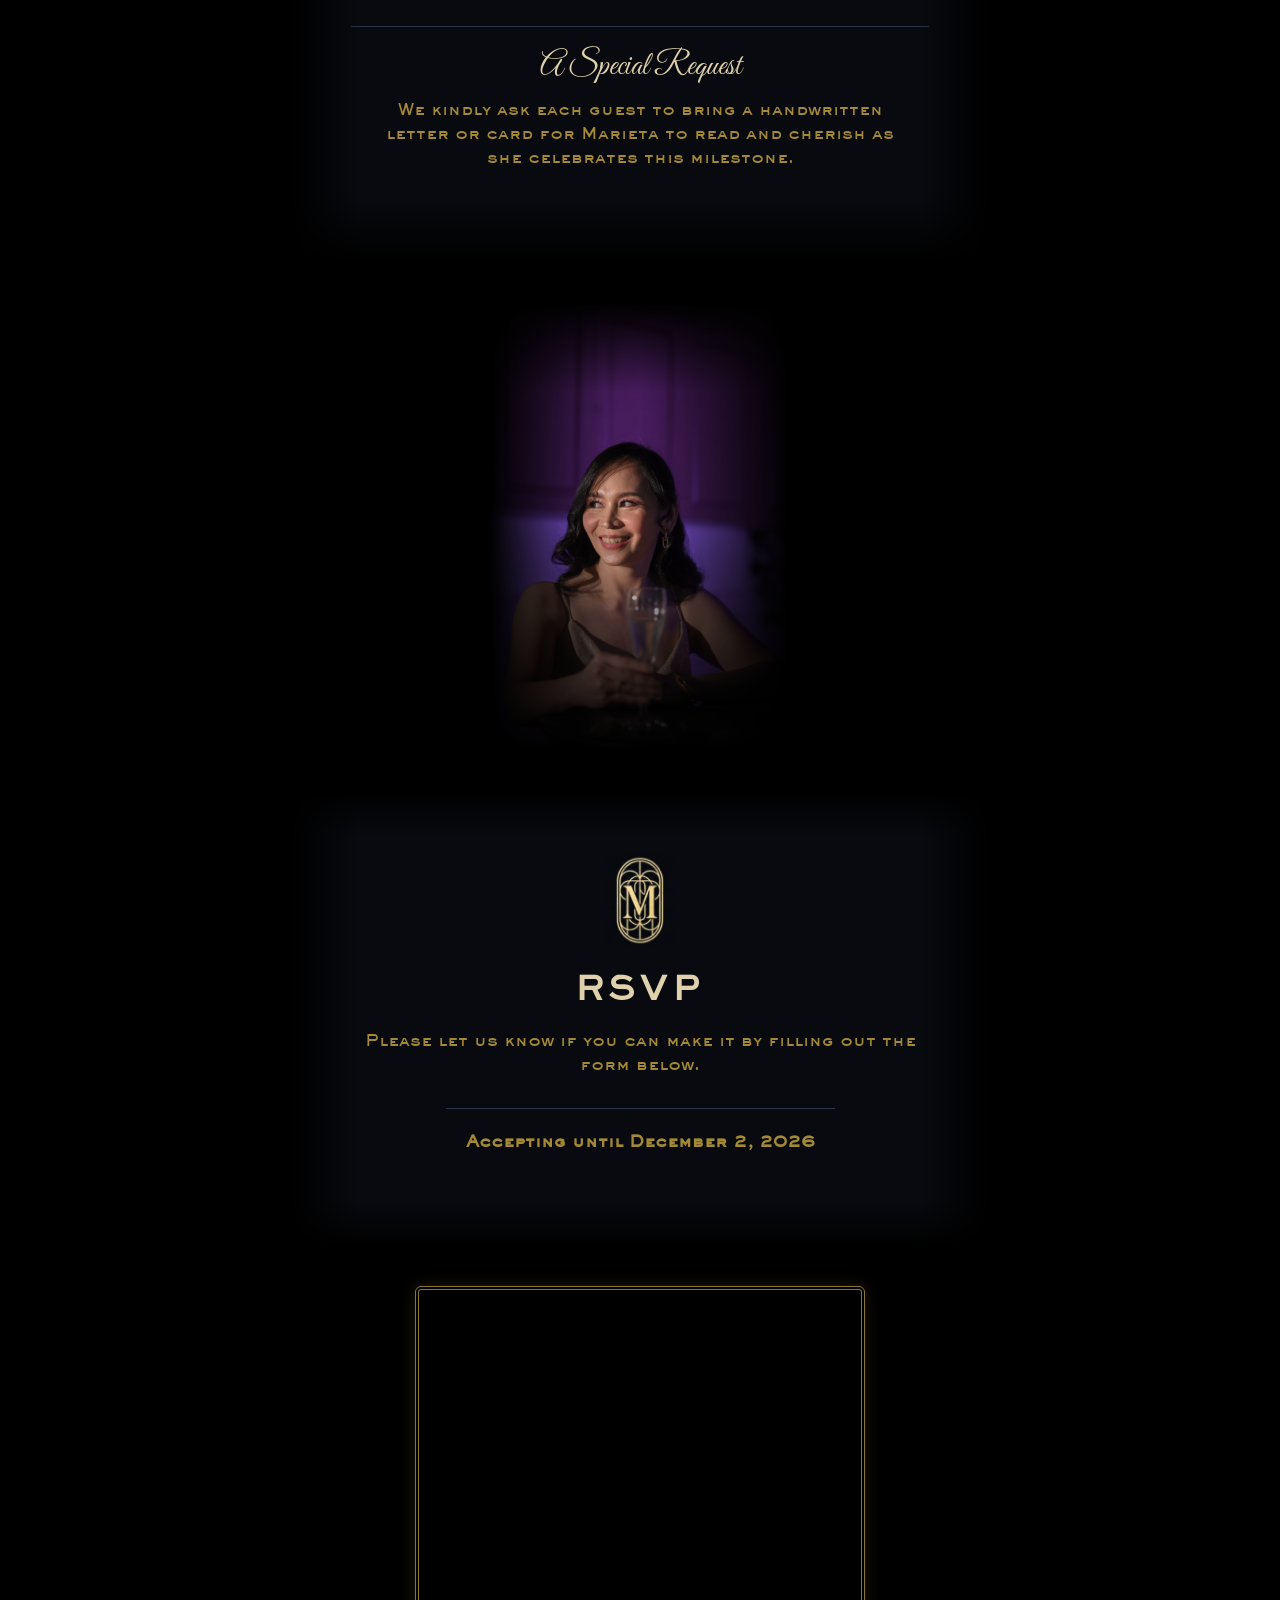
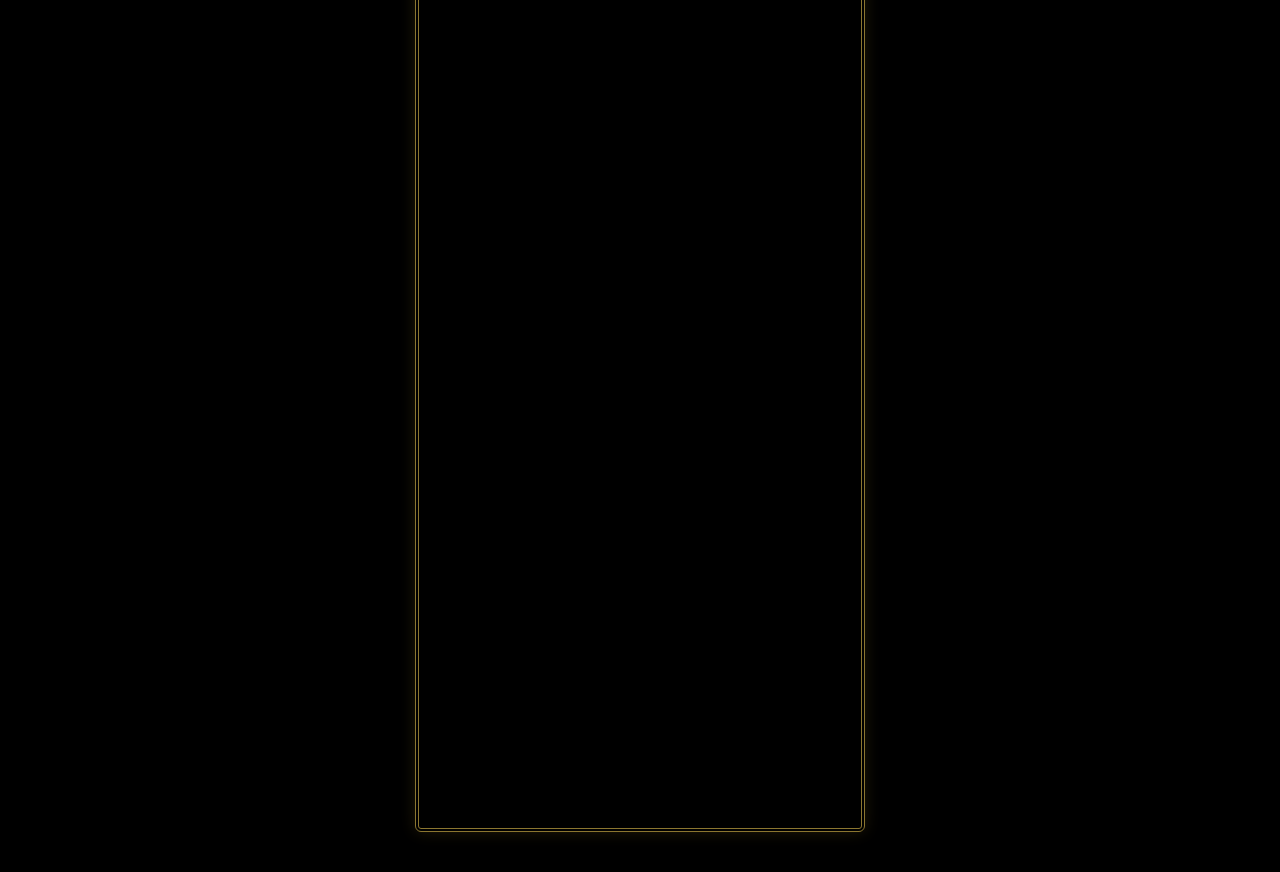
==== commit 4bb81469: "adjust rsvp date" ====
--- a/invitation.html
+++ b/invitation.html
@@ -99,7 +99,9 @@
             <img src="logo.png" alt="Birthday Logo" class="rsvp-logo">
             <h2>RSVP</h2>
             <p>Please let us know if you can make it by filling out the form below.</p>
-            <p><b>Accepting until December 1, 2026</b></p>
+            <div class="letter-request">
+                <p><b>Accepting until December 2, 2026</b></p>
+            </div>
         </section>
         <div class="embed-container form-container">
                <iframe src="https://docs.google.com/forms/d/e/1FAIpQLScYEzwaiXjKm_XusPFMFKHVZNzl14Qc8IQHs6FGBVoBxLh_rw/viewform?embedded=true" width="640" height="900" frameborder="0" marginheight="0" marginwidth="0">Loading…</iframe>
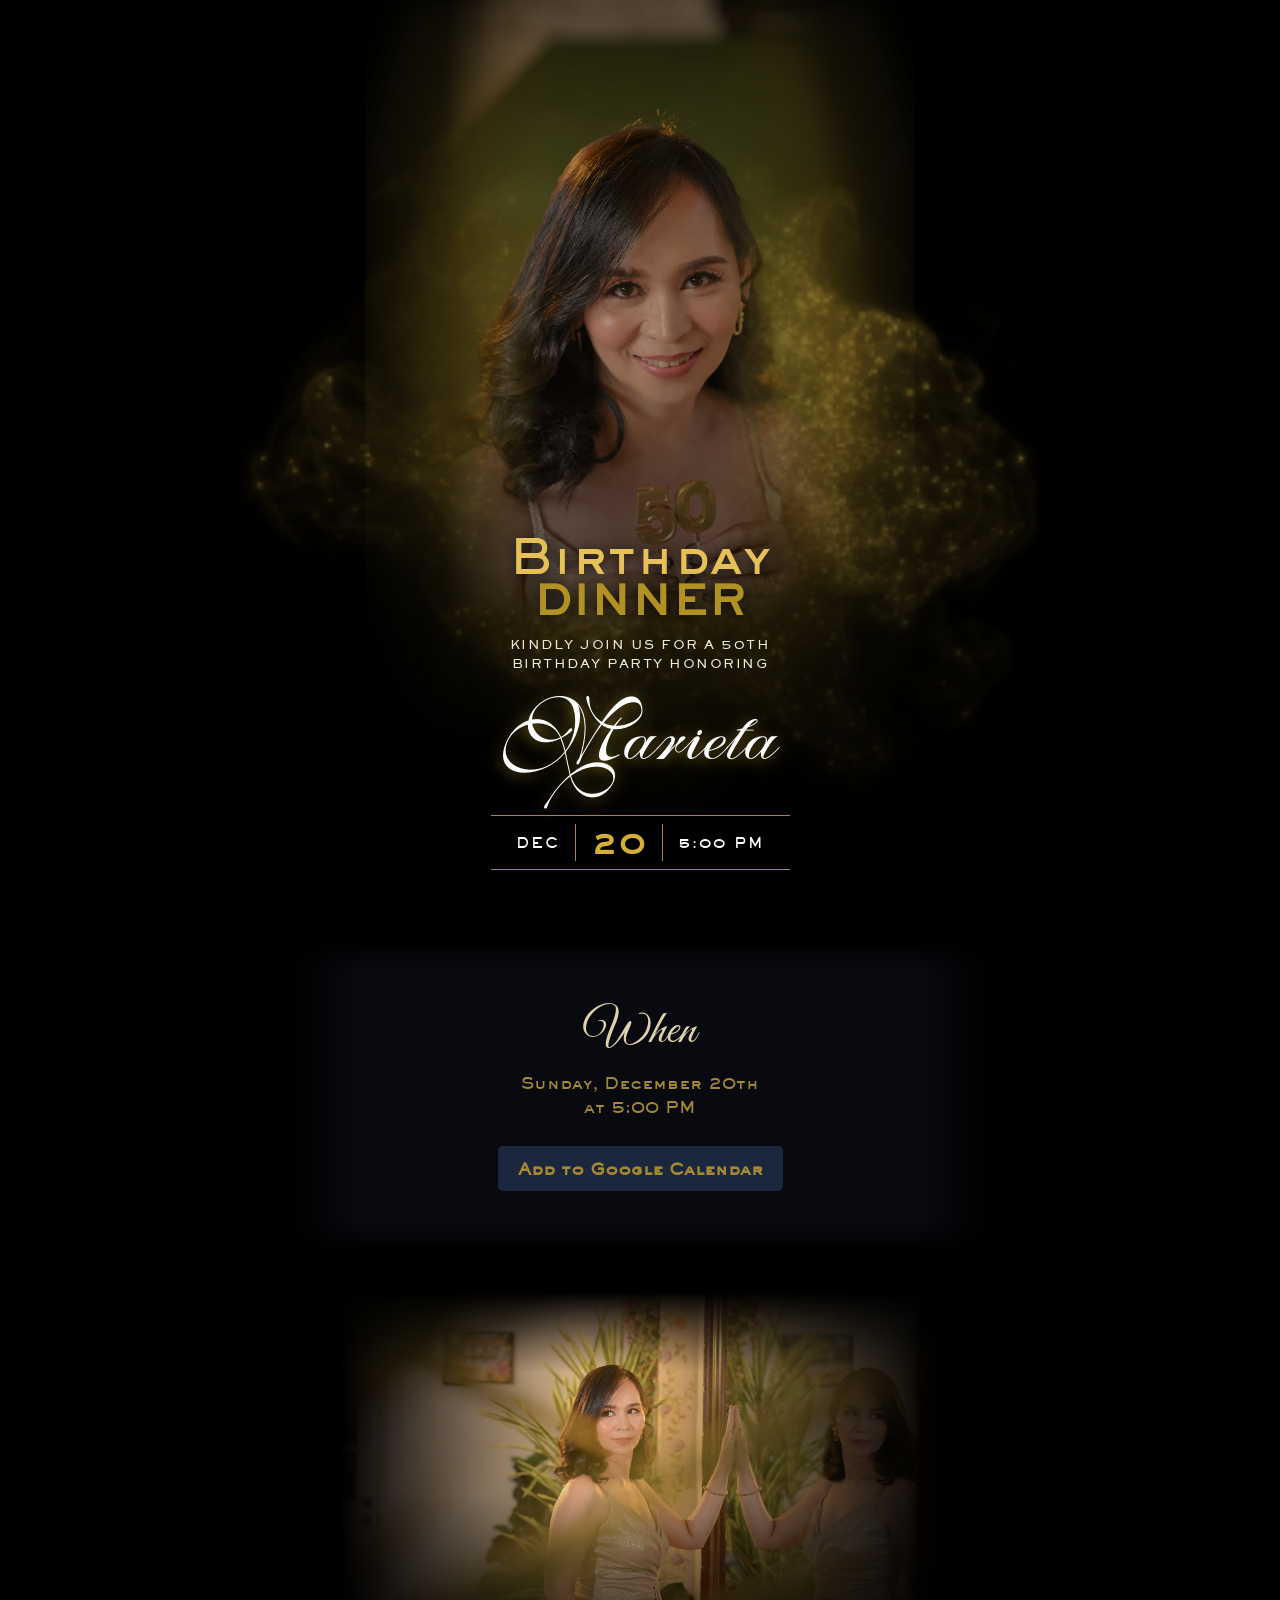
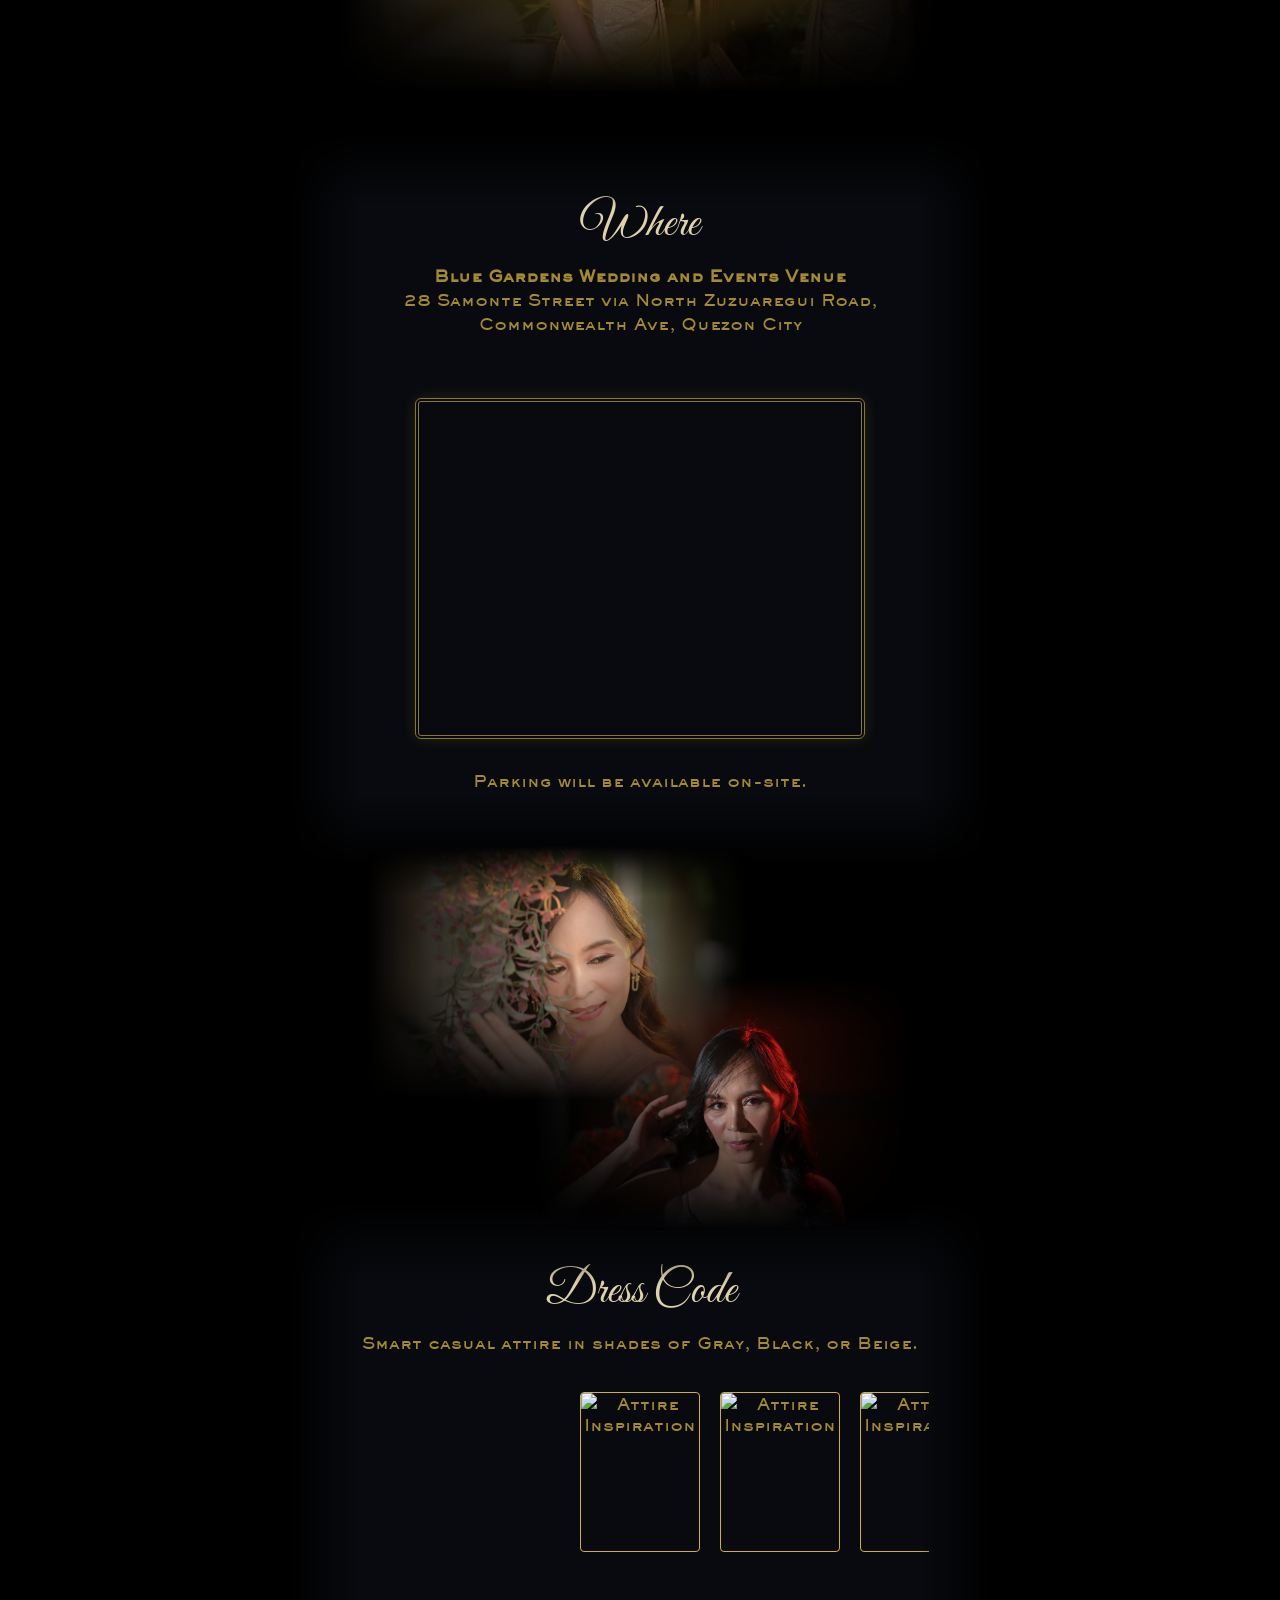
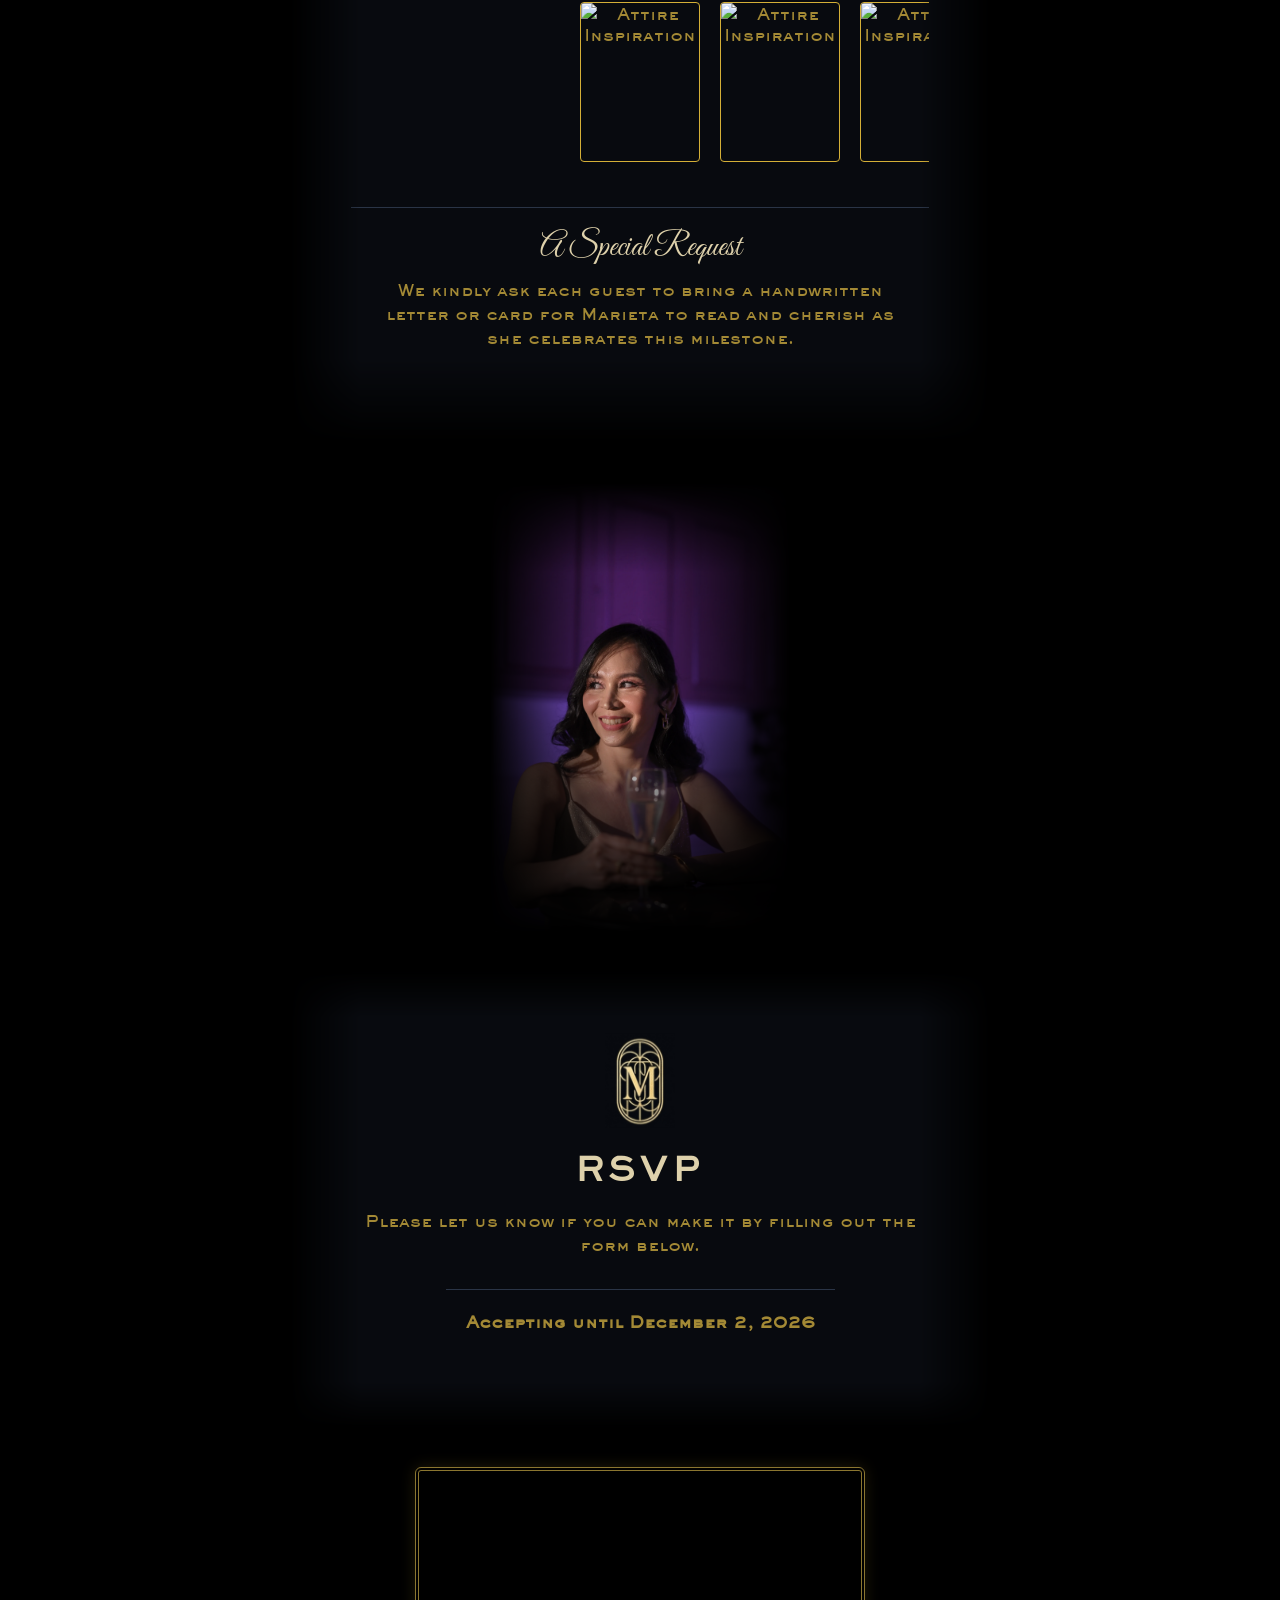
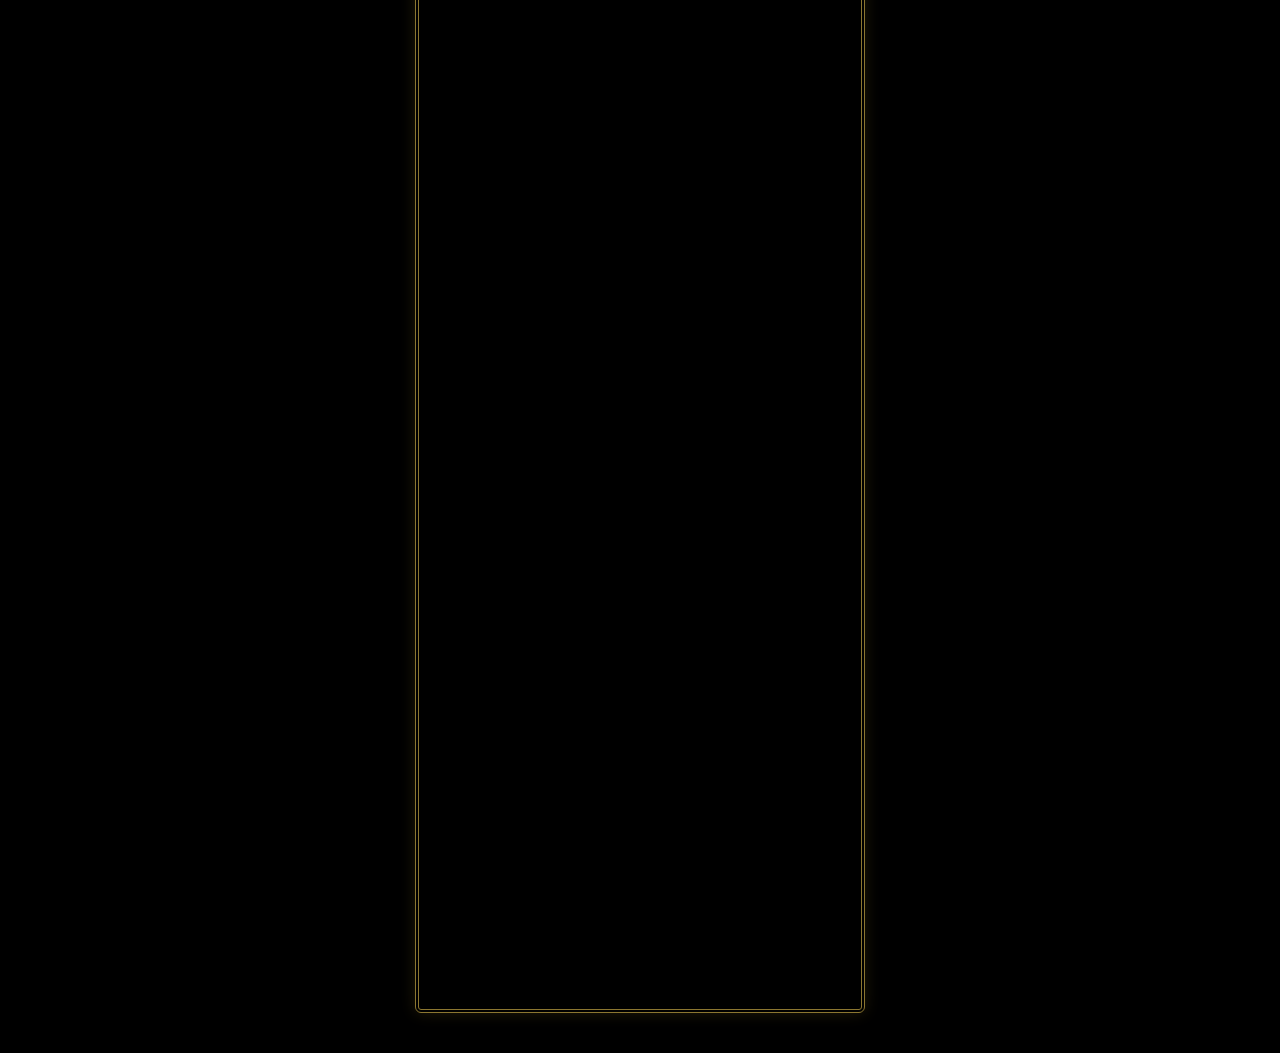
==== commit 2910a03a: "scroll" ====
--- a/invitation.html
+++ b/invitation.html
@@ -74,16 +74,8 @@
             <span class="content-heading">Dress Code</span>
             <p>Smart casual attire in shades of Gray, Black, or Beige.</p>
             
-            <div class="attire-guide">
-                <div class="attire-box">
-                    <img src="men-attire.webp" alt="Men's Attire Inspiration">
-                    <span>Gentlemen</span>
-                </div>
-                <div class="attire-box">
-                    <img src="women-attire.webp" alt="Women's Attire Inspiration">
-                    <span>Ladies</span>
-                </div>
-            </div>
+                <div class="attire-guide" id="attire-gallery-1"></div>
+                <div class="attire-guide" id="attire-gallery-2"></div>
 
             <div class="letter-request">
                 <h3 class="content-heading">A Special Request</h3>
@@ -129,5 +121,33 @@
         }, { passive: true });
     </script>
 
+    <script>
+        const attireImages = [
+        "men-attire.webp",
+        "women-attire.webp",
+        "men-attire.webp",
+        "women-attire.webp",
+        "men-attire.webp",
+        "women-attire.webp"
+    ];
+
+    // 2. Create the reusable function
+    function populateAttire(containerId, images) {
+        const container = document.getElementById(containerId);
+        if (!container) return;
+
+        // Loop through the array and build the HTML string
+        container.innerHTML = images.map(imgSrc => `
+            <div class="attire-box">
+                <img src="${imgSrc}" alt="Attire Inspiration">
+            </div>
+        `).join('');
+    }
+
+    // 3. Call the function for your containers
+    populateAttire('attire-gallery-1', attireImages);
+    populateAttire('attire-gallery-2', attireImages);
+    </script>
+
 </body>
 </html>
--- a/style.css
+++ b/style.css
@@ -393,14 +393,14 @@
 
 /* Shifts the left image upward */
 .intermission-gallery img:nth-child(1) {
-    transform: translateY(-30px);
+    transform: translateY(-60px);
     z-index: 2;
 }
 
 /* Shifts the right image downward */
 .intermission-gallery img:nth-child(2) {
-    transform: translateY(30px);
-    margin-left: -25%;
+    transform: translateY(70px);
+    margin-left: -30%;
     z-index: 1;
 }
 
@@ -408,11 +408,27 @@
     display: flex;
     gap: 20px;
     margin: 25px 0;
-    justify-content: center;
-    width: 100%;
+    width: 100%;
+    
+    overflow-x: auto;
+    scroll-snap-type: x mandatory;
+    scroll-behavior: smooth;
+    
+    padding: 0 calc(50% - 60px); 
+
+    -ms-overflow-style: none;  
+    scrollbar-width: none;
+}
+
+.attire-guide::-webkit-scrollbar {
+    display: none;
 }
 
 .attire-box {
+    flex: 0 0 auto; 
+    scroll-snap-align: center;
+    scroll-snap-stop: always;
+    
     display: flex;
     flex-direction: column;
     align-items: center;
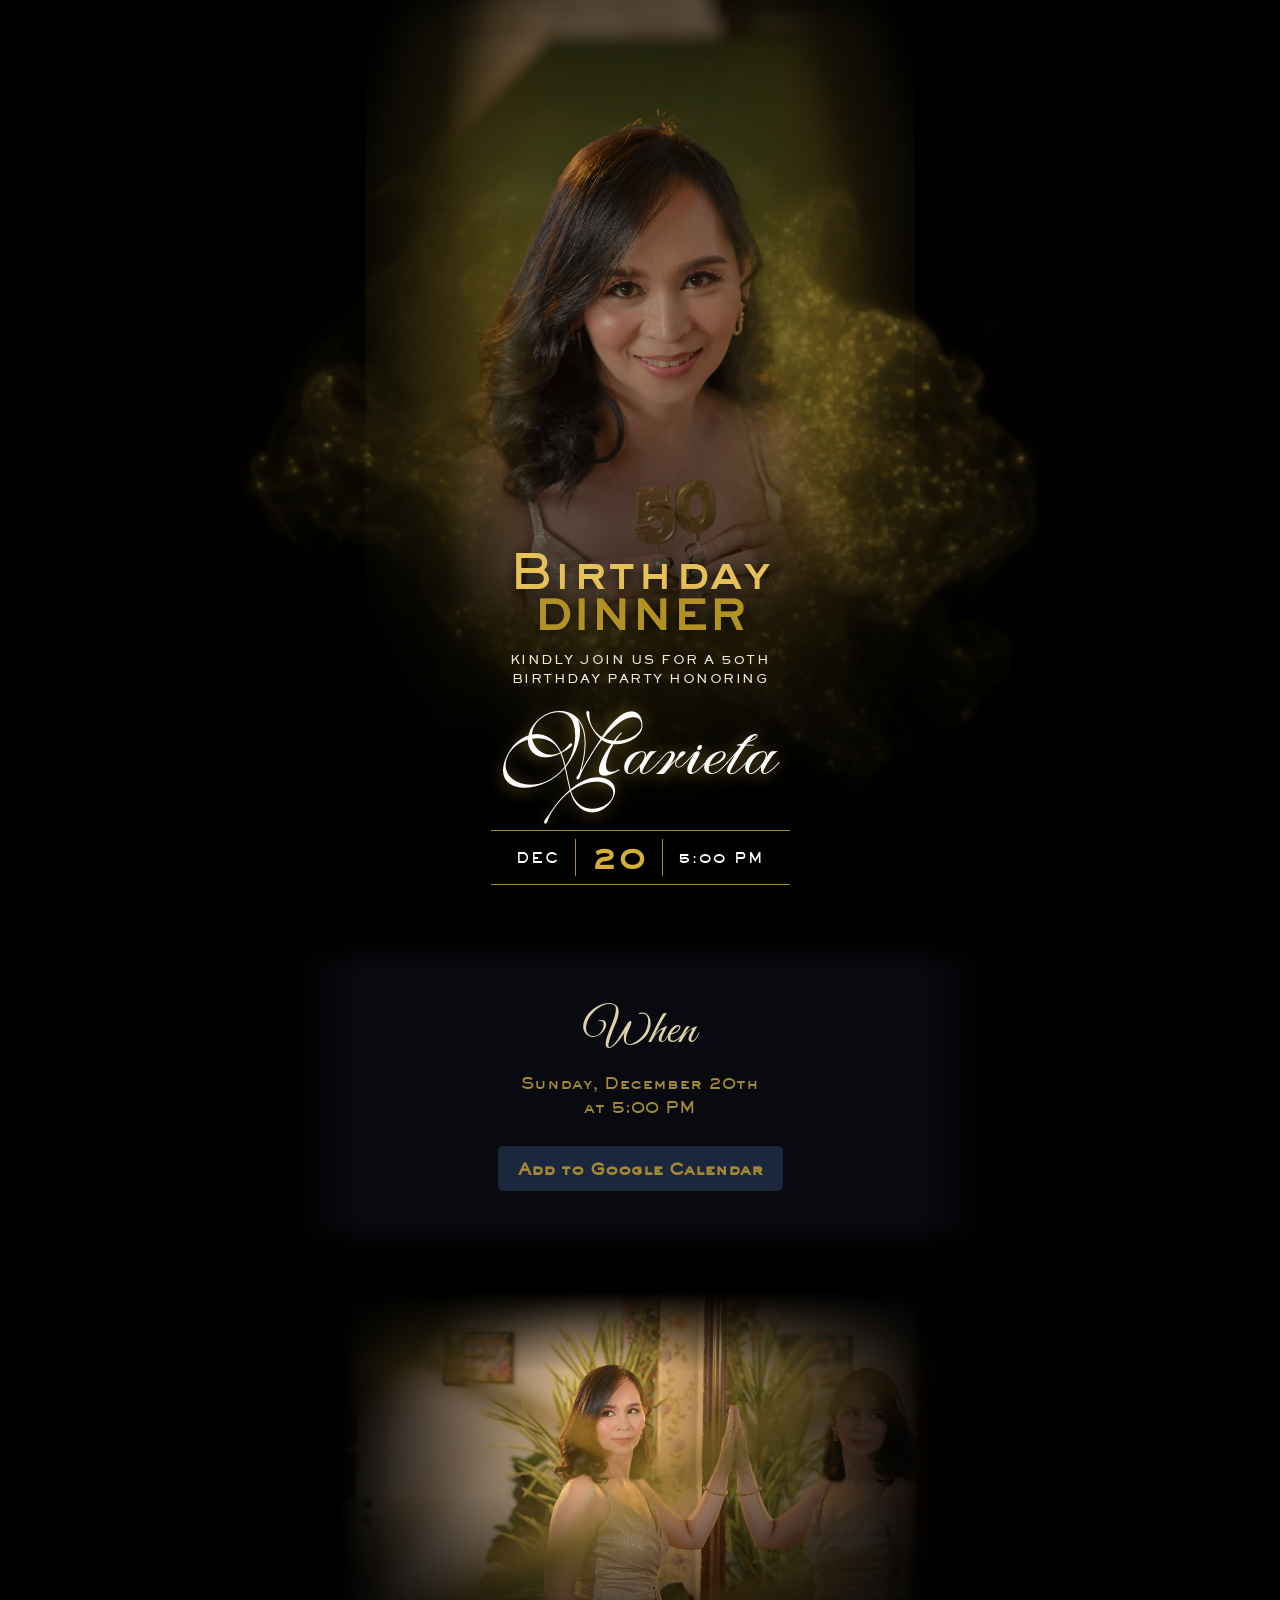
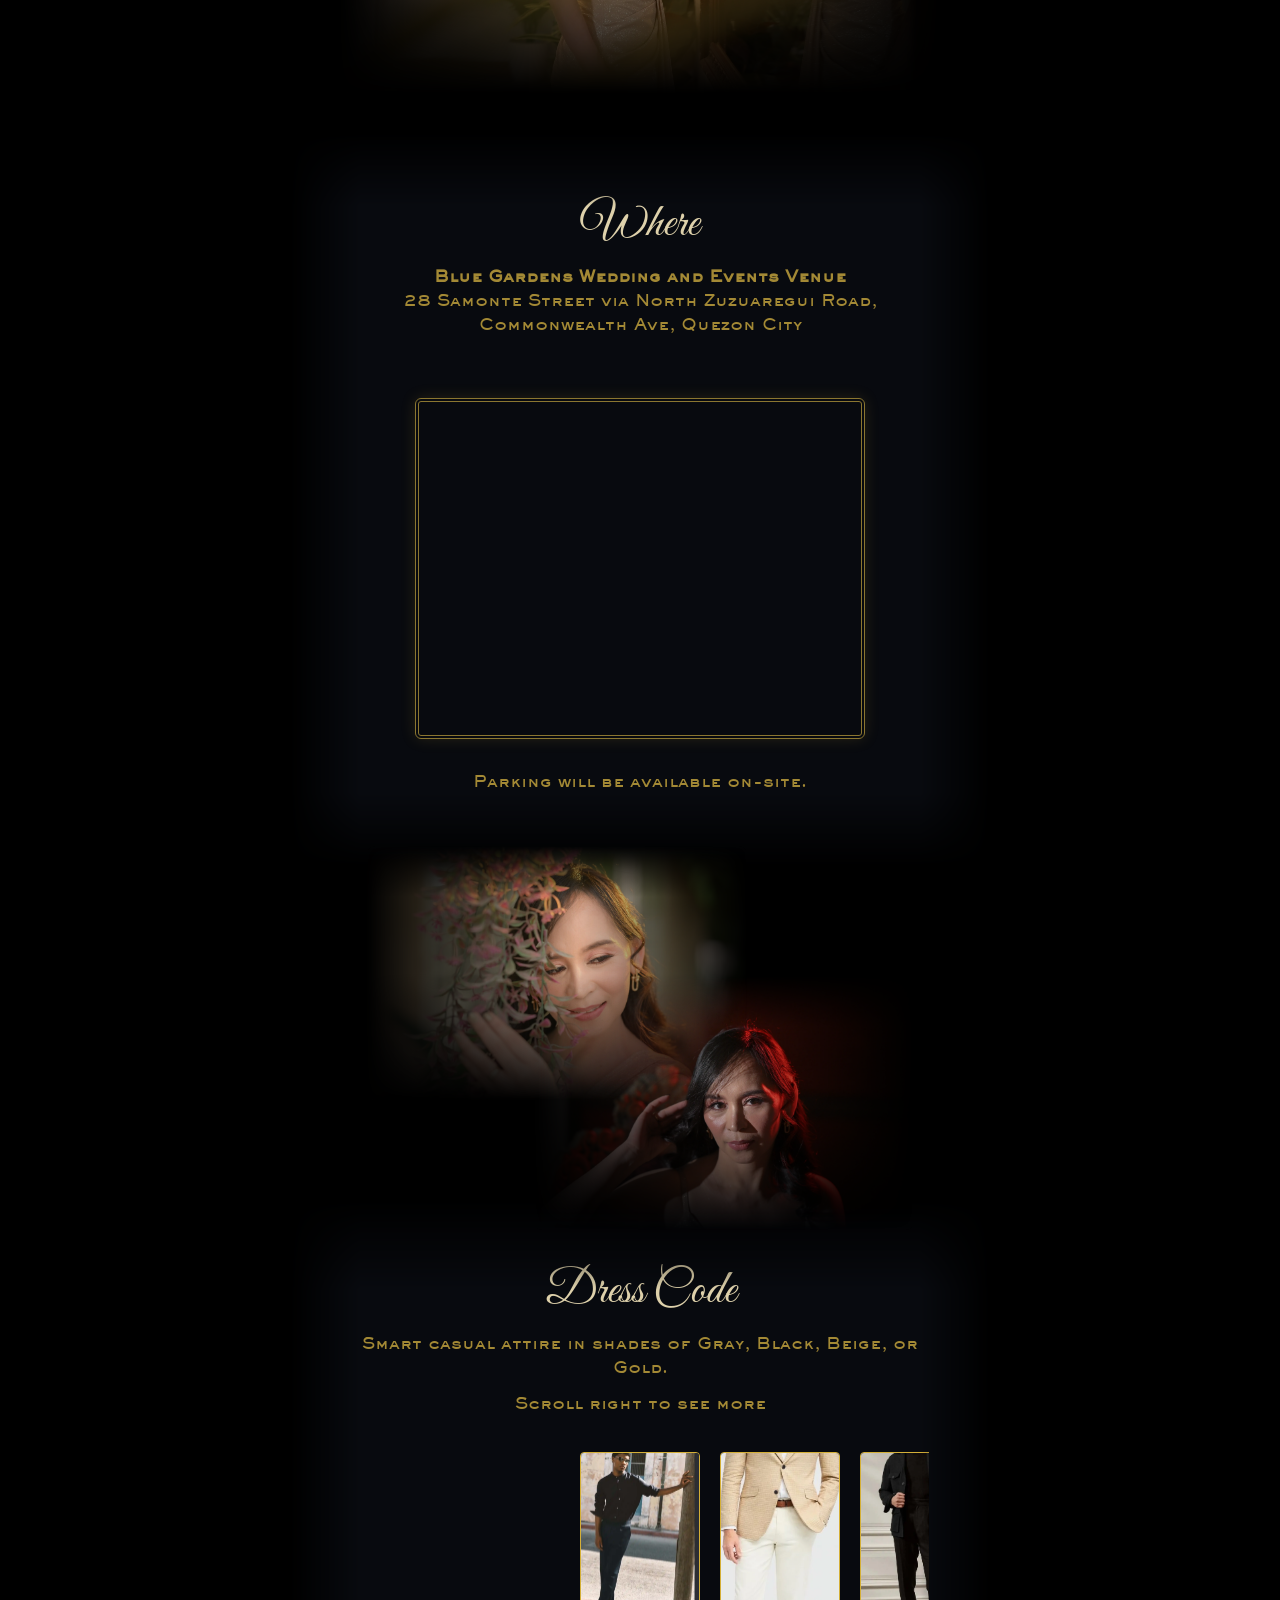
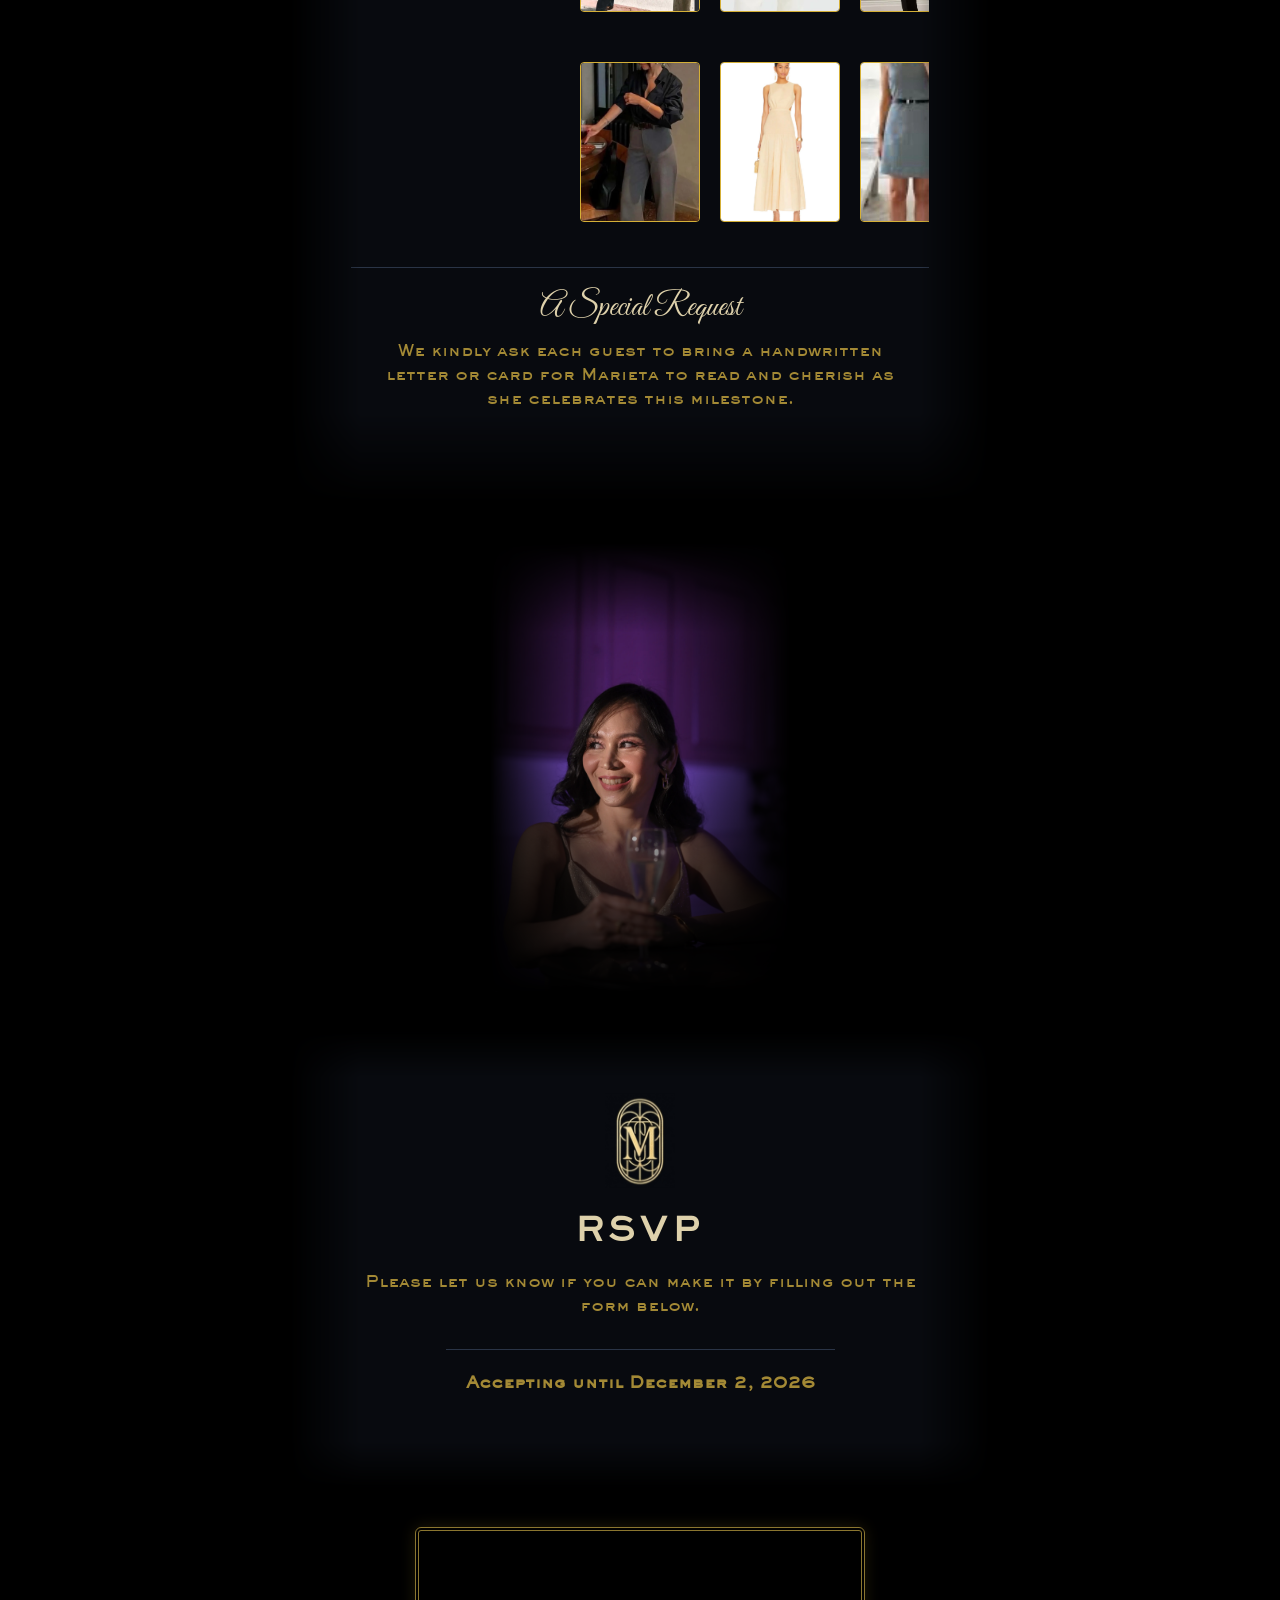
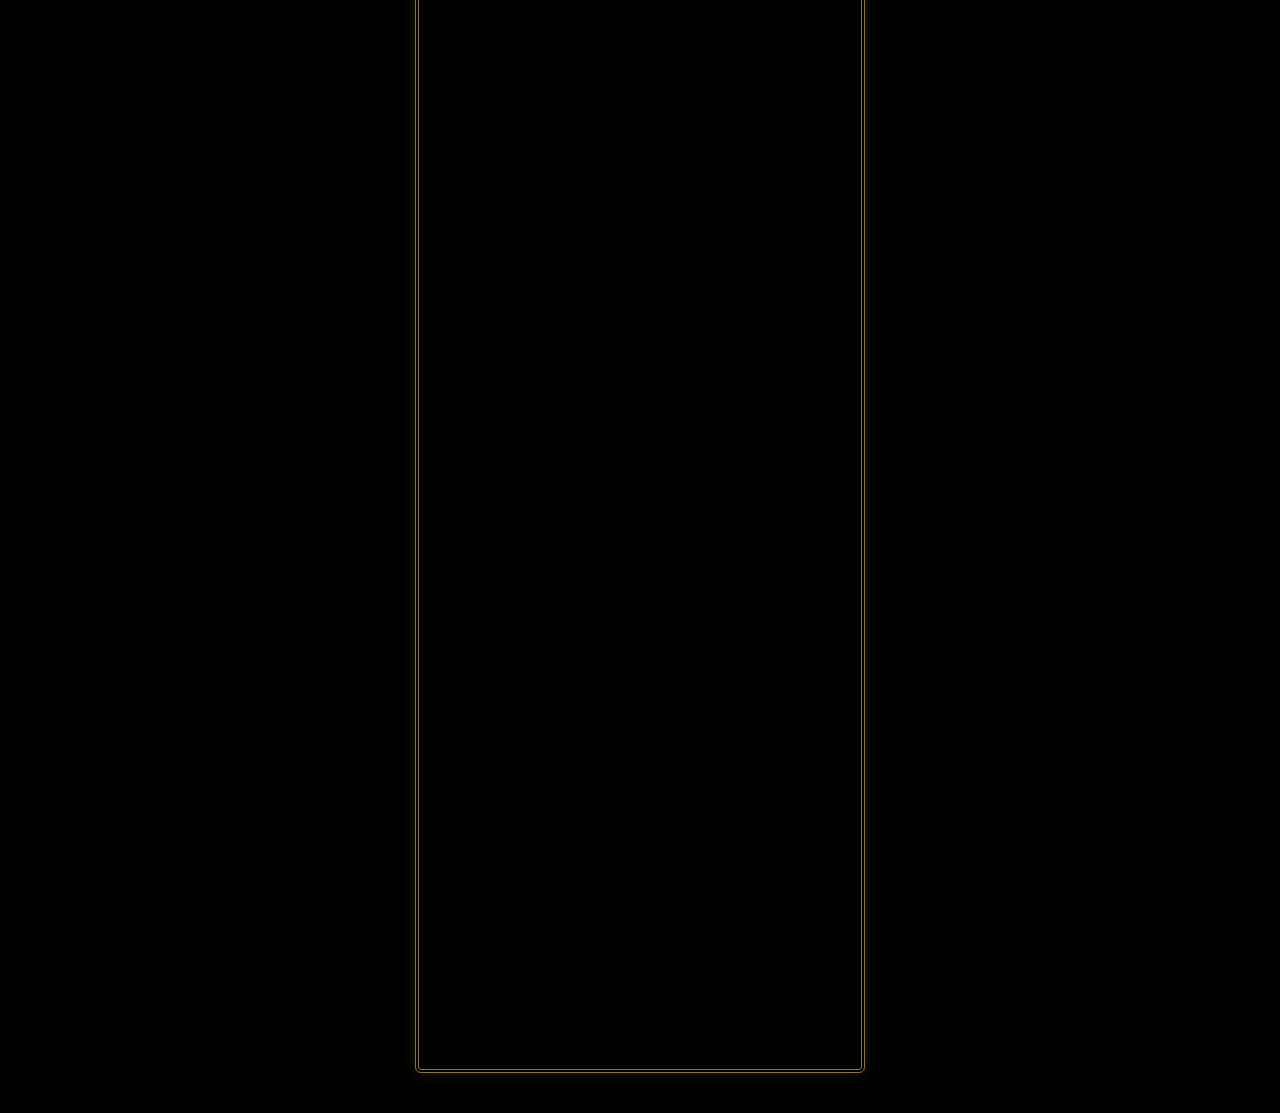
==== commit 66afca50: "change calendar" ====
--- a/invitation.html
+++ b/invitation.html
@@ -1,28 +1,32 @@
 <!DOCTYPE html>
 <html lang="en">
+
 <head>
     <meta charset="UTF-8">
     <meta name="viewport" content="width=device-width, initial-scale=1.0">
-    <title>Mom's 50th Birthday Invitation</title>
+    <title>Marieta's 50th Birthday Invitation</title>
     <link rel="stylesheet" href="style.css">
     <link rel="preconnect" href="https://fonts.googleapis.com">
     <link rel="preconnect" href="https://fonts.gstatic.com" crossorigin>
     <link href="https://fonts.googleapis.com/css2?family=Great+Vibes&display=swap" rel="stylesheet">
 </head>
+
 <body>
     <nav class="sticky-nav">
-        <span class="nav-name">Marieta's</span>
-        <span class="nav-title">50th Birthday</span>
+        <span class="nav-group">
+            <span class="nav-name">Marieta's</span>
+            <span class="nav-title">50th Birthday</span>
+        </span>
     </nav>
 
     <section class="hero-section">
-        
+
         <div class="hero-bg-wrapper">
-            
+
             <div class="hero-glow"></div>
             <div class="dust-overlay"></div>
             <div class="hero-bg"></div>
-            
+
         </div>
         <div class="hero-overlay"></div>
         <div class="hero-content">
@@ -30,7 +34,7 @@
             <h1 class="gold-title">DINNER</h1>
             <p class="hero-subtitle">KINDLY JOIN US FOR A 50TH<br>BIRTHDAY PARTY HONORING</p>
             <span class="script-name">Marieta</span>
-            
+
             <div class="hero-date-badge">
                 <span>DEC</span>
                 <span class="day-num">20</span>
@@ -38,16 +42,16 @@
             </div>
 
             <div class="scroll-hint">
-                <span>SWIPE UP</span>
             </div>
         </div>
-    </section> 
+    </section>
 
     <main class="main-content">
         <section class="content-section">
             <span class="content-heading">When</span>
             <p>Sunday, December 20th<br>at 5:00 PM</p>
-            <a href="https://calendar.google.com/calendar/render?action=TEMPLATE&text=Marieta's+50th+Birthday&dates=20261220T093000Z/20261220T143000Z&details=Join+us+in+celebrating+Marieta's+50th+Birthday!&location=Blue+Gardens+Wedding+and+Events+Venue,+28+Samonte+Street,+Quezon+City" target="_blank" class="calendar-btn">
+            <a href="https://calendar.google.com/calendar/render?action=TEMPLATE&text=Marieta's+50th+Birthday&dates=20261220T090000Z/20261220T140000Z&details=Join+us+in+celebrating+Marieta's+50th+Birthday!&location=Blue+Gardens+Wedding+and+Events+Venue,+28+Samonte+Street,+Quezon+City"
+                target="_blank" class="calendar-btn">
                 Add to Google Calendar
             </a>
         </section>
@@ -58,9 +62,13 @@
 
         <section class="content-section">
             <span class="content-heading">Where</span>
-            <p><strong>Blue Gardens Wedding and Events Venue</strong><br>28 Samonte Street via North Zuzuaregui Road,<br>Commonwealth Ave, Quezon City</p>
+            <p><strong>Blue Gardens Wedding and Events Venue</strong><br>28 Samonte Street via North Zuzuaregui
+                Road,<br>Commonwealth Ave, Quezon City</p>
             <div class="embed-container">
-                <iframe src="https://www.google.com/maps/embed?pb=!1m18!1m12!1m3!1d3859.6525495400006!2d121.07692460000001!3d14.675648899999999!2m3!1f0!2f0!3f0!3m2!1i1024!2i768!4f13.1!3m3!1m2!1s0x3397b755c9741e83%3A0x394d8d6a9c811c6e!2sBlue%20Gardens%20Wedding%20and%20Events%20Venue!5e0!3m2!1sen!2sph!4v1792749776735!5m2!1sen!2sph" width="400" height="300" style="border:0;" allowfullscreen="" loading="lazy" referrerpolicy="strict-origin-when-cross-origin"></iframe>
+                <iframe
+                    src="https://www.google.com/maps/embed?pb=!1m18!1m12!1m3!1d3859.6525495400006!2d121.07692460000001!3d14.675648899999999!2m3!1f0!2f0!3f0!3m2!1i1024!2i768!4f13.1!3m3!1m2!1s0x3397b755c9741e83%3A0x394d8d6a9c811c6e!2sBlue%20Gardens%20Wedding%20and%20Events%20Venue!5e0!3m2!1sen!2sph!4v1792749776735!5m2!1sen!2sph"
+                    width="400" height="300" style="border:0;" allowfullscreen="" loading="lazy"
+                    referrerpolicy="strict-origin-when-cross-origin"></iframe>
             </div>
             <p>Parking will be available on-site.</p>
         </section>
@@ -72,14 +80,17 @@
 
         <section class="content-section">
             <span class="content-heading">Dress Code</span>
-            <p>Smart casual attire in shades of Gray, Black, or Beige.</p>
-            
-                <div class="attire-guide" id="attire-gallery-1"></div>
-                <div class="attire-guide" id="attire-gallery-2"></div>
+            <p>Smart casual attire in shades of Gray, Black, Beige, or Gold.</p>
+
+            <p class="attire-scroll-hint">Scroll right to see more</p>
+            <div class="attire-guide" id="attire-gallery-1"></div>
+            <div class="attire-guide" id="attire-gallery-2"></div>
+
 
             <div class="letter-request">
                 <h3 class="content-heading">A Special Request</h3>
-                <p>We kindly ask each guest to bring a handwritten letter or card for Marieta to read and cherish as she celebrates this milestone.</p>
+                <p>We kindly ask each guest to bring a handwritten letter or card for Marieta to read and cherish as she
+                    celebrates this milestone.</p>
             </div>
         </section>
 
@@ -96,58 +107,67 @@
             </div>
         </section>
         <div class="embed-container form-container">
-               <iframe src="https://docs.google.com/forms/d/e/1FAIpQLScYEzwaiXjKm_XusPFMFKHVZNzl14Qc8IQHs6FGBVoBxLh_rw/viewform?embedded=true" width="640" height="900" frameborder="0" marginheight="0" marginwidth="0">Loading…</iframe>
+            <iframe
+                src="https://docs.google.com/forms/d/e/1FAIpQLScYEzwaiXjKm_XusPFMFKHVZNzl14Qc8IQHs6FGBVoBxLh_rw/viewform?embedded=true"
+                width="640" height="900" frameborder="0" marginheight="0" marginwidth="0">Loading…</iframe>
         </div>
     </main>
 
     <script>
         window.addEventListener('scroll', () => {
-        const scrollPos = window.scrollY || window.pageYOffset || document.documentElement.scrollTop;
+            const scrollPos = window.scrollY || window.pageYOffset || document.documentElement.scrollTop;
 
-        const heroBg = document.querySelector('.hero-bg');
-        if (heroBg) {
-            const scaleValue = 1 + (scrollPos / 1500);
-            heroBg.style.transform = `scale(${scaleValue})`;
-        }
+            const heroBg = document.querySelector('.hero-bg');
+            if (heroBg) {
+                const scaleValue = 1 + (scrollPos / 1500);
+                heroBg.style.transform = `scale(${scaleValue})`;
+            }
 
-        const nav = document.querySelector('.sticky-nav');
-        if (nav) {
-            if (scrollPos > 600) {
-                nav.classList.add('visible');
-            } else {
-                nav.classList.remove('visible');
+            const nav = document.querySelector('.sticky-nav');
+            if (nav) {
+                if (scrollPos > 600) {
+                    nav.classList.add('visible');
+                } else {
+                    nav.classList.remove('visible');
+                }
             }
-        }
         }, { passive: true });
     </script>
 
     <script>
-        const attireImages = [
-        "men-attire.webp",
-        "women-attire.webp",
-        "men-attire.webp",
-        "women-attire.webp",
-        "men-attire.webp",
-        "women-attire.webp"
-    ];
+        const attireImages1 = [
+            "attire/1.webp",
+            "attire/2.webp",
+            "attire/3.webp",
+            "attire/4.webp",
+            "attire/5.webp",
+            "attire/6.webp"
+        ];
 
-    // 2. Create the reusable function
-    function populateAttire(containerId, images) {
-        const container = document.getElementById(containerId);
-        if (!container) return;
+        const attireImages2 = [
+            "attire/7.webp",
+            "attire/8.webp",
+            "attire/9.webp",
+            "attire/10.webp",
+            "attire/11.webp",
+            "attire/12.webp"
+        ];
 
-        // Loop through the array and build the HTML string
-        container.innerHTML = images.map(imgSrc => `
+        function populateAttire(containerId, images) {
+            const container = document.getElementById(containerId);
+            if (!container) return;
+
+            container.innerHTML = images.map(imgSrc => `
             <div class="attire-box">
                 <img src="${imgSrc}" alt="Attire Inspiration">
             </div>
         `).join('');
-    }
+        }
 
-    // 3. Call the function for your containers
-    populateAttire('attire-gallery-1', attireImages);
-    populateAttire('attire-gallery-2', attireImages);
+        populateAttire('attire-gallery-1', attireImages1);
+        populateAttire('attire-gallery-2', attireImages2);
     </script>
 
 </body>
+
 </html>
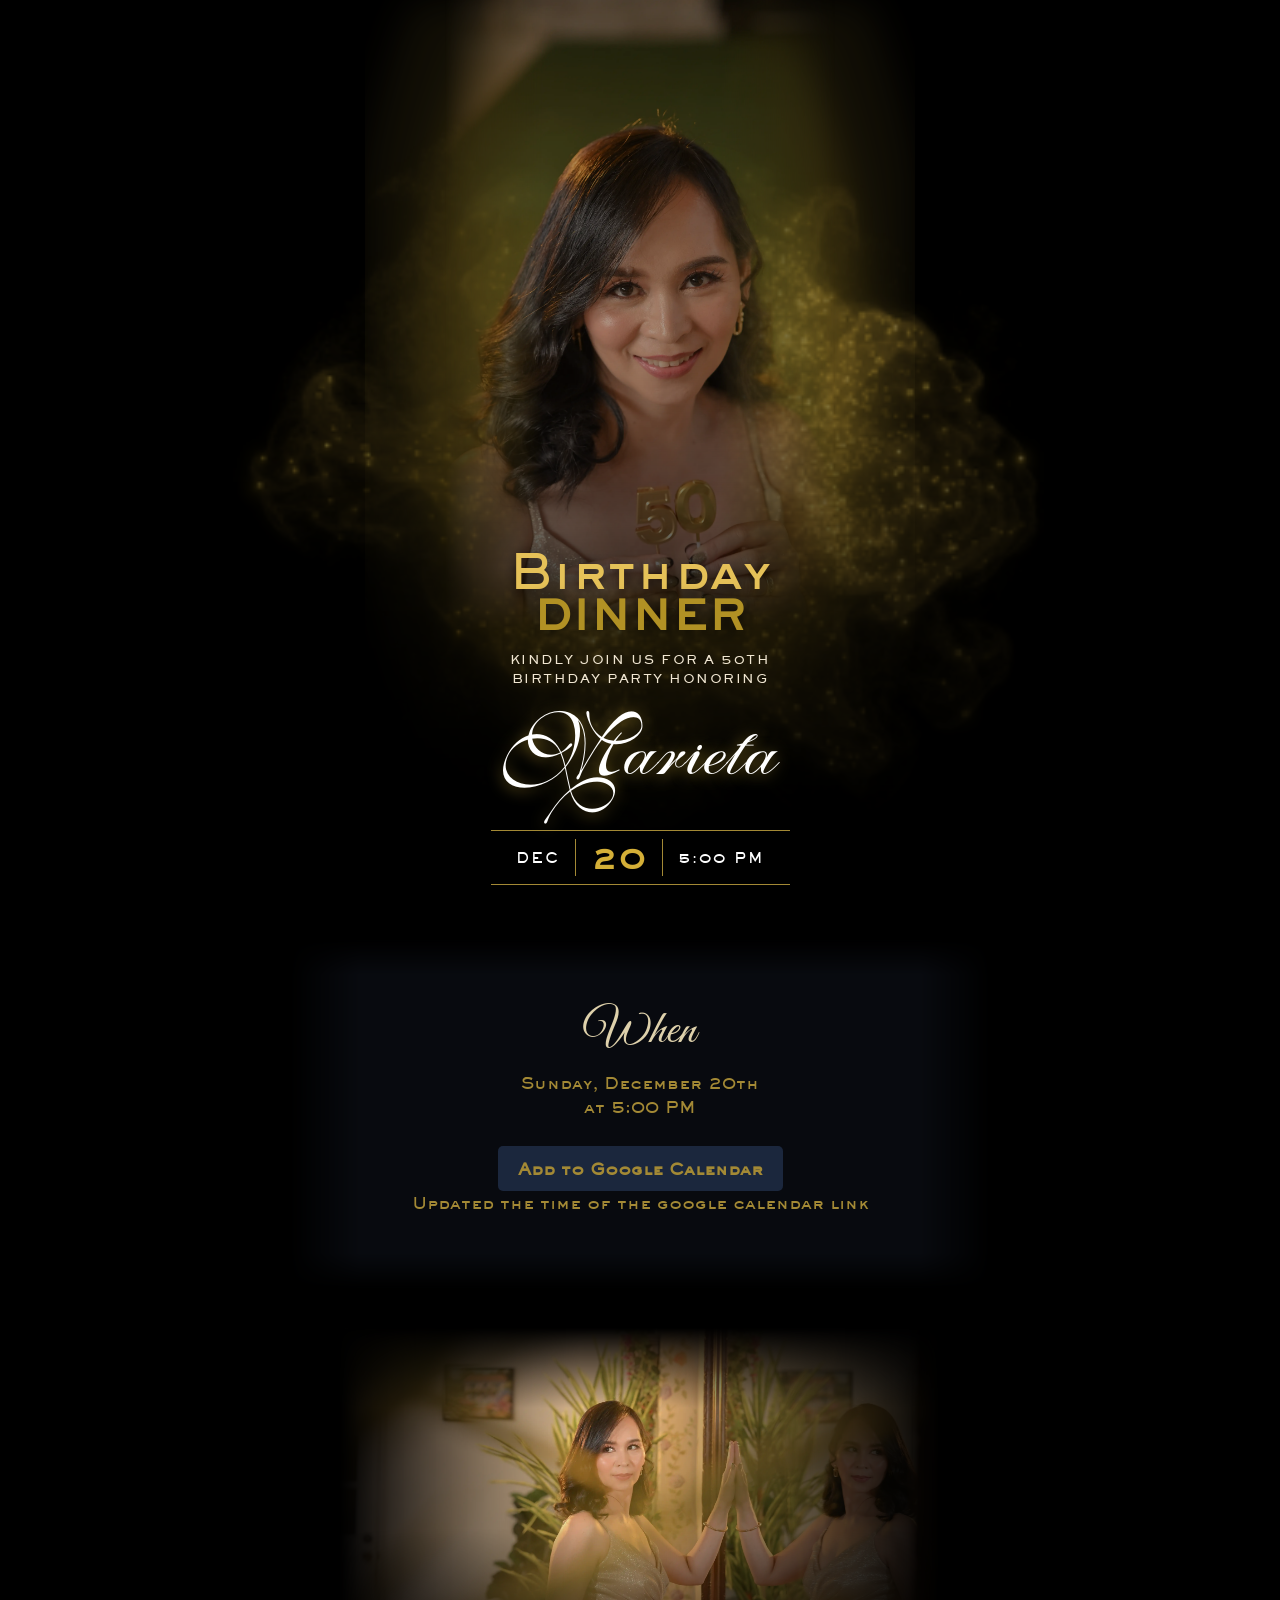
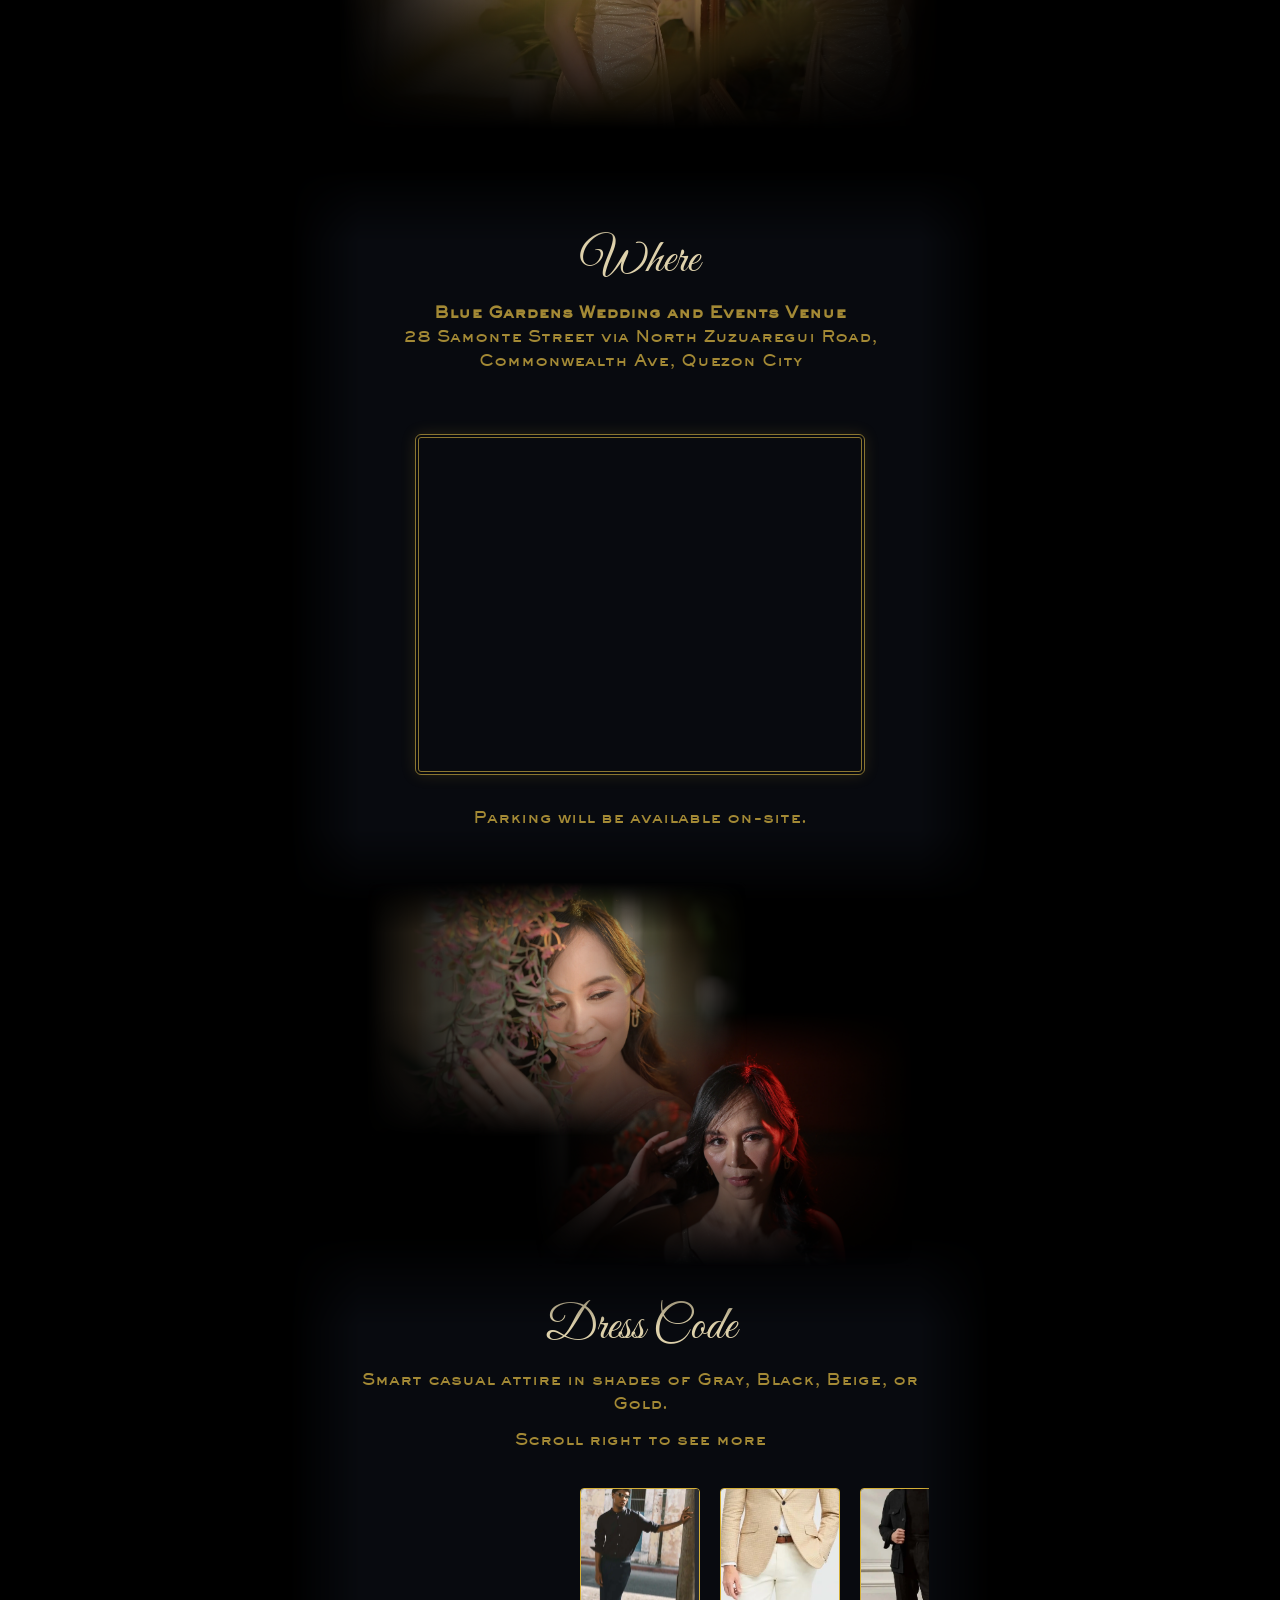
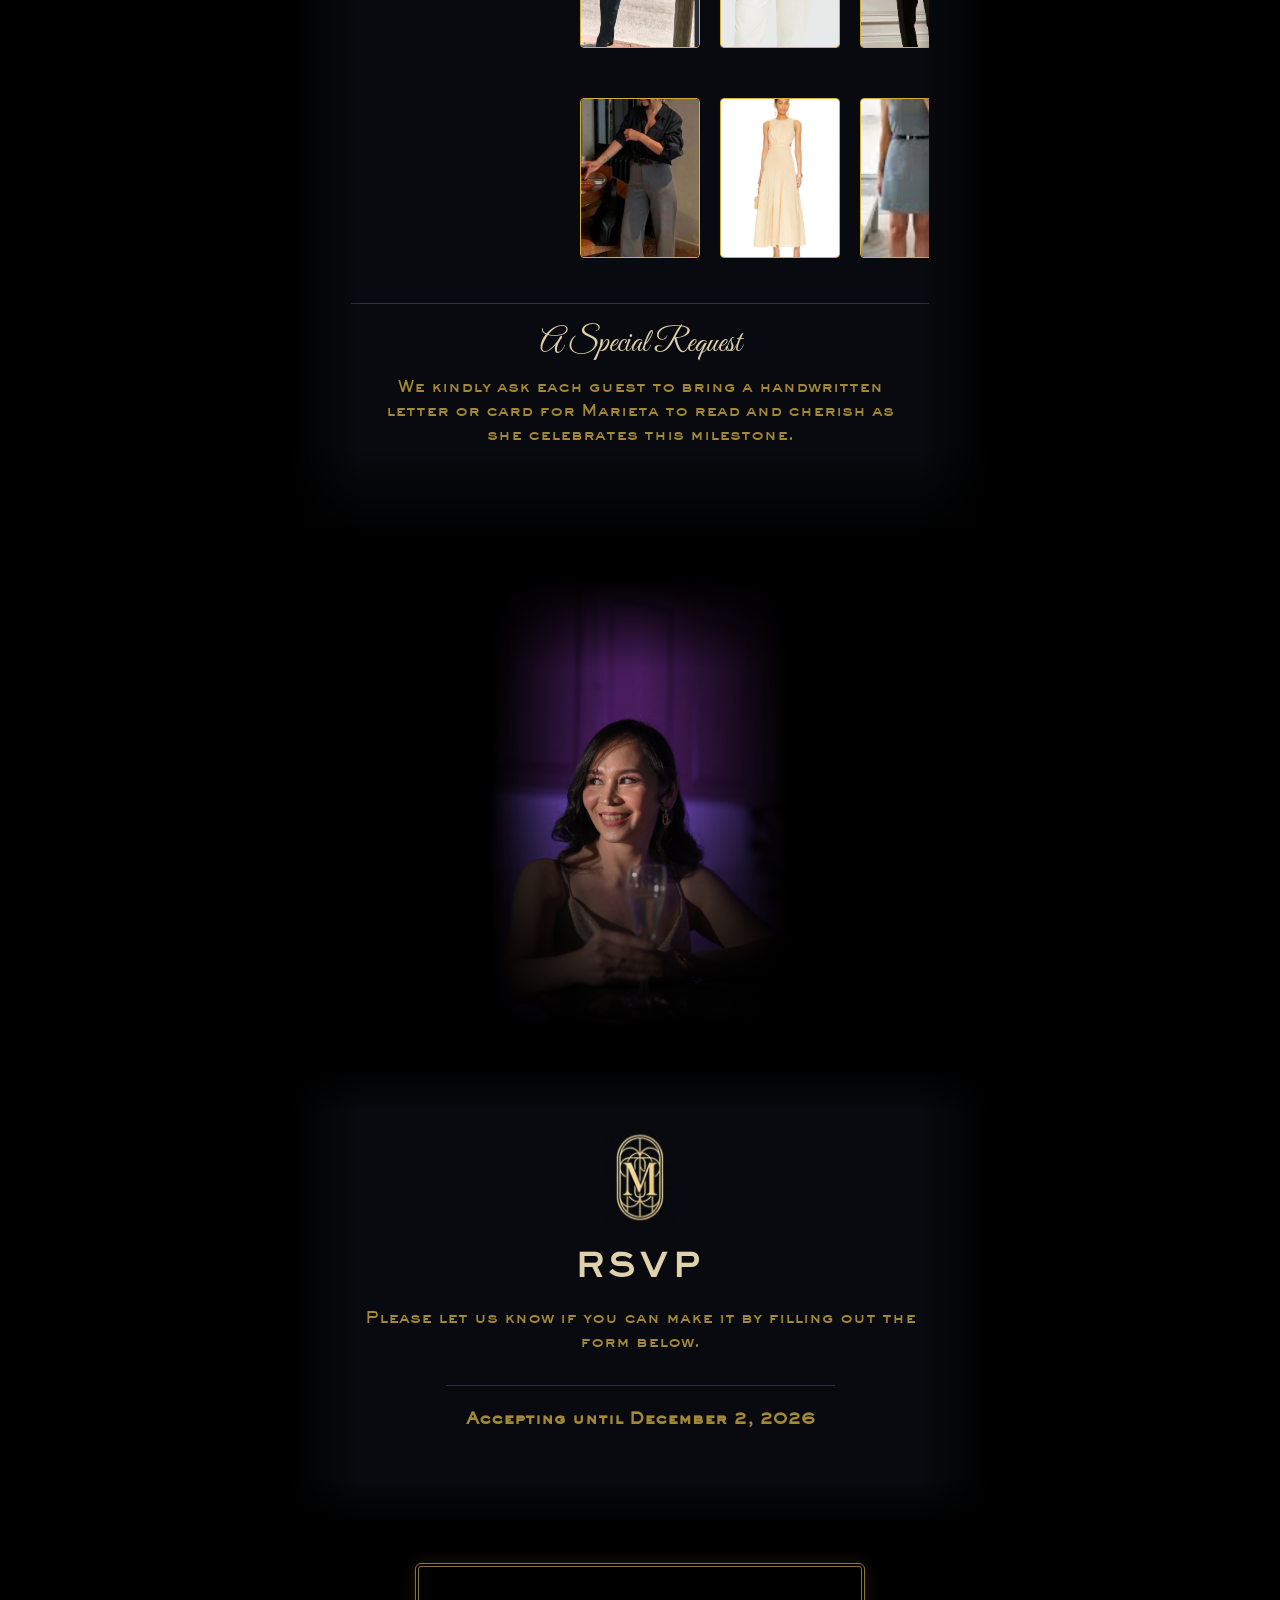
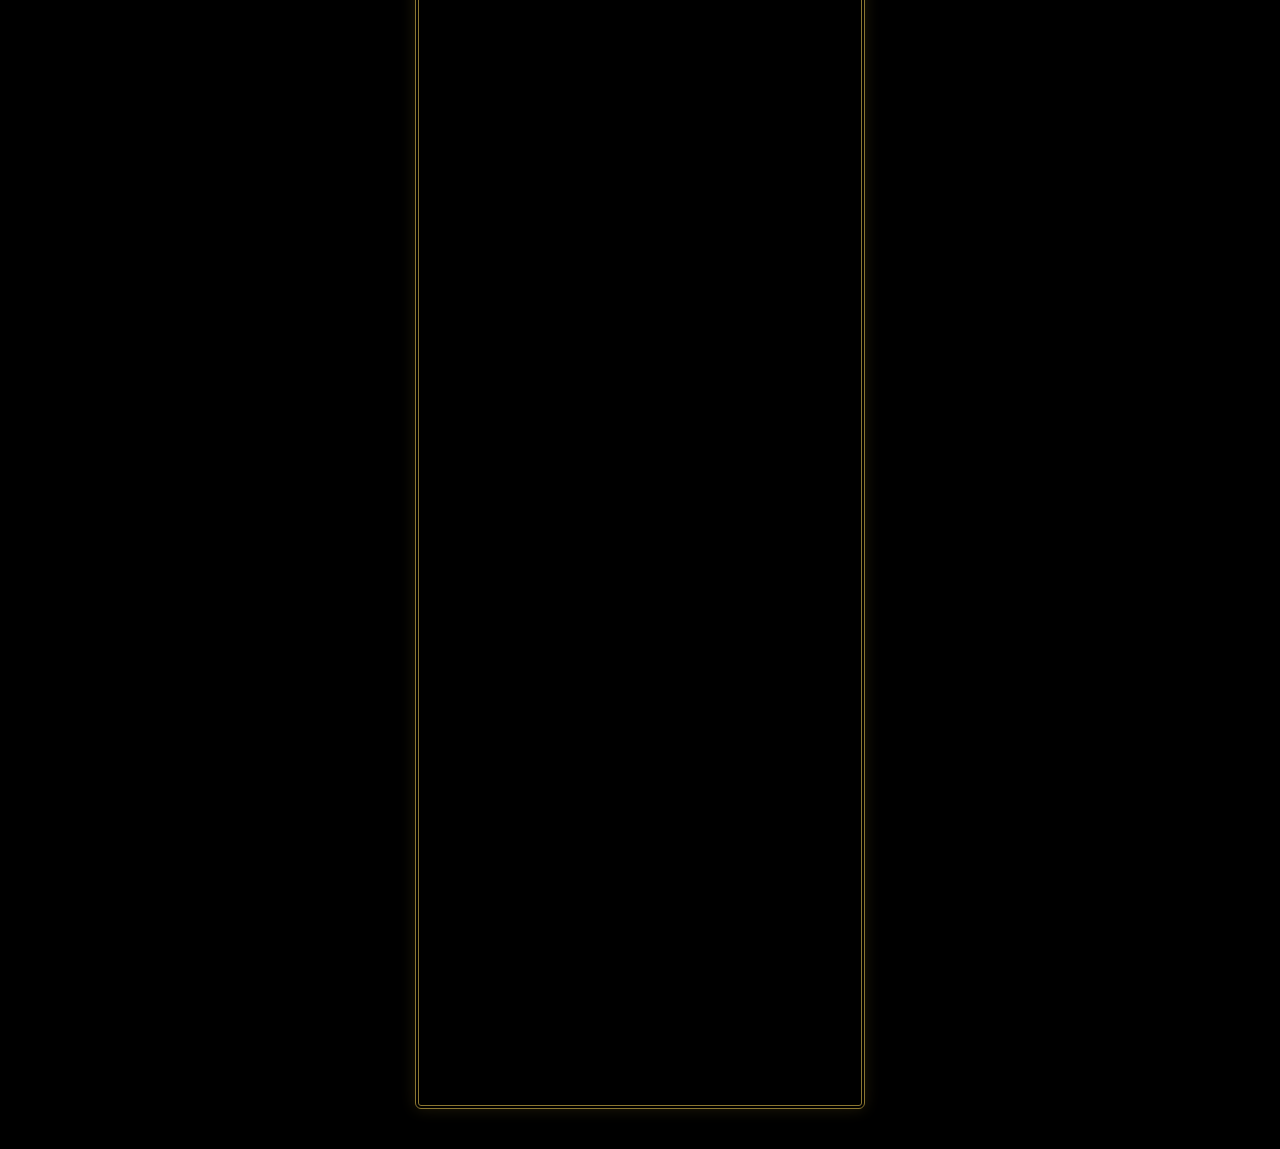
==== commit 267ef080: "typo" ====
--- a/invitation.html
+++ b/invitation.html
@@ -54,6 +54,7 @@
                 target="_blank" class="calendar-btn">
                 Add to Google Calendar
             </a>
+            <p>Updated the time of the google calendar link</p>
         </section>
 
         <div class="intermission-single">
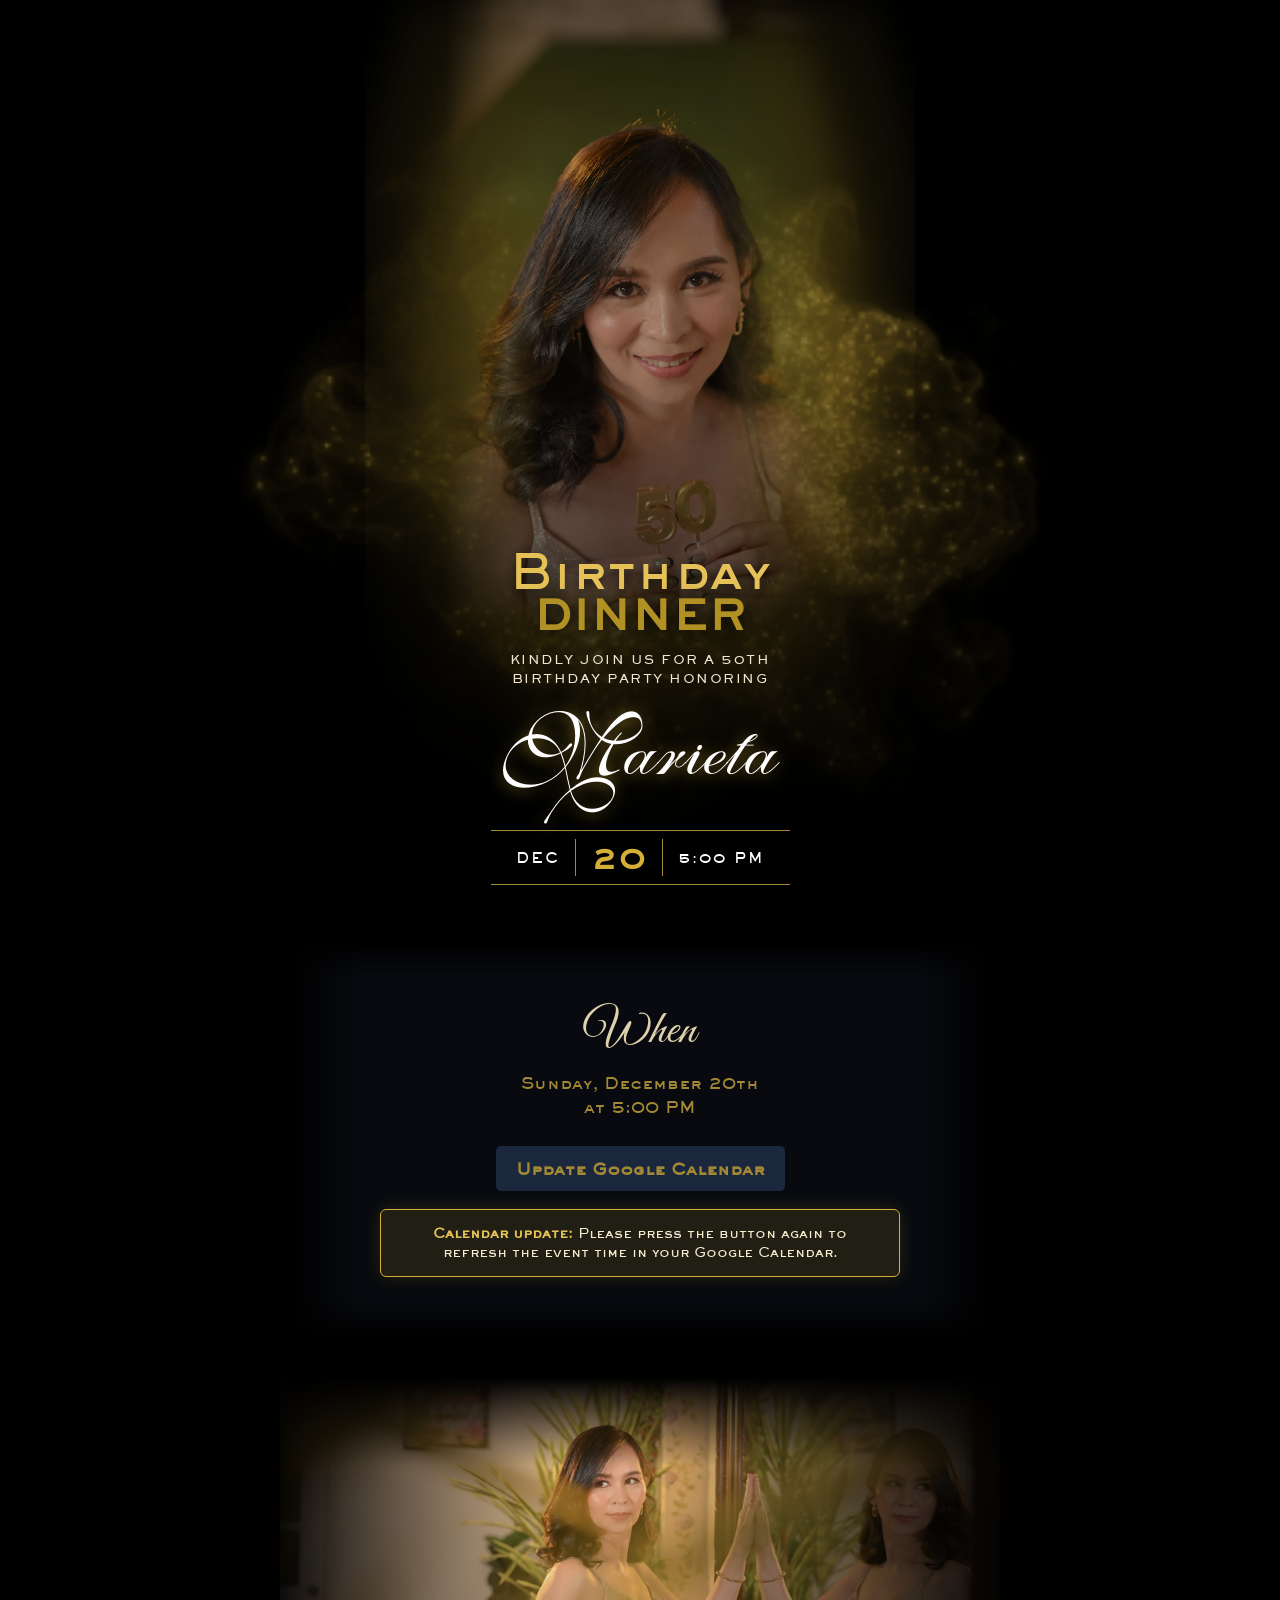
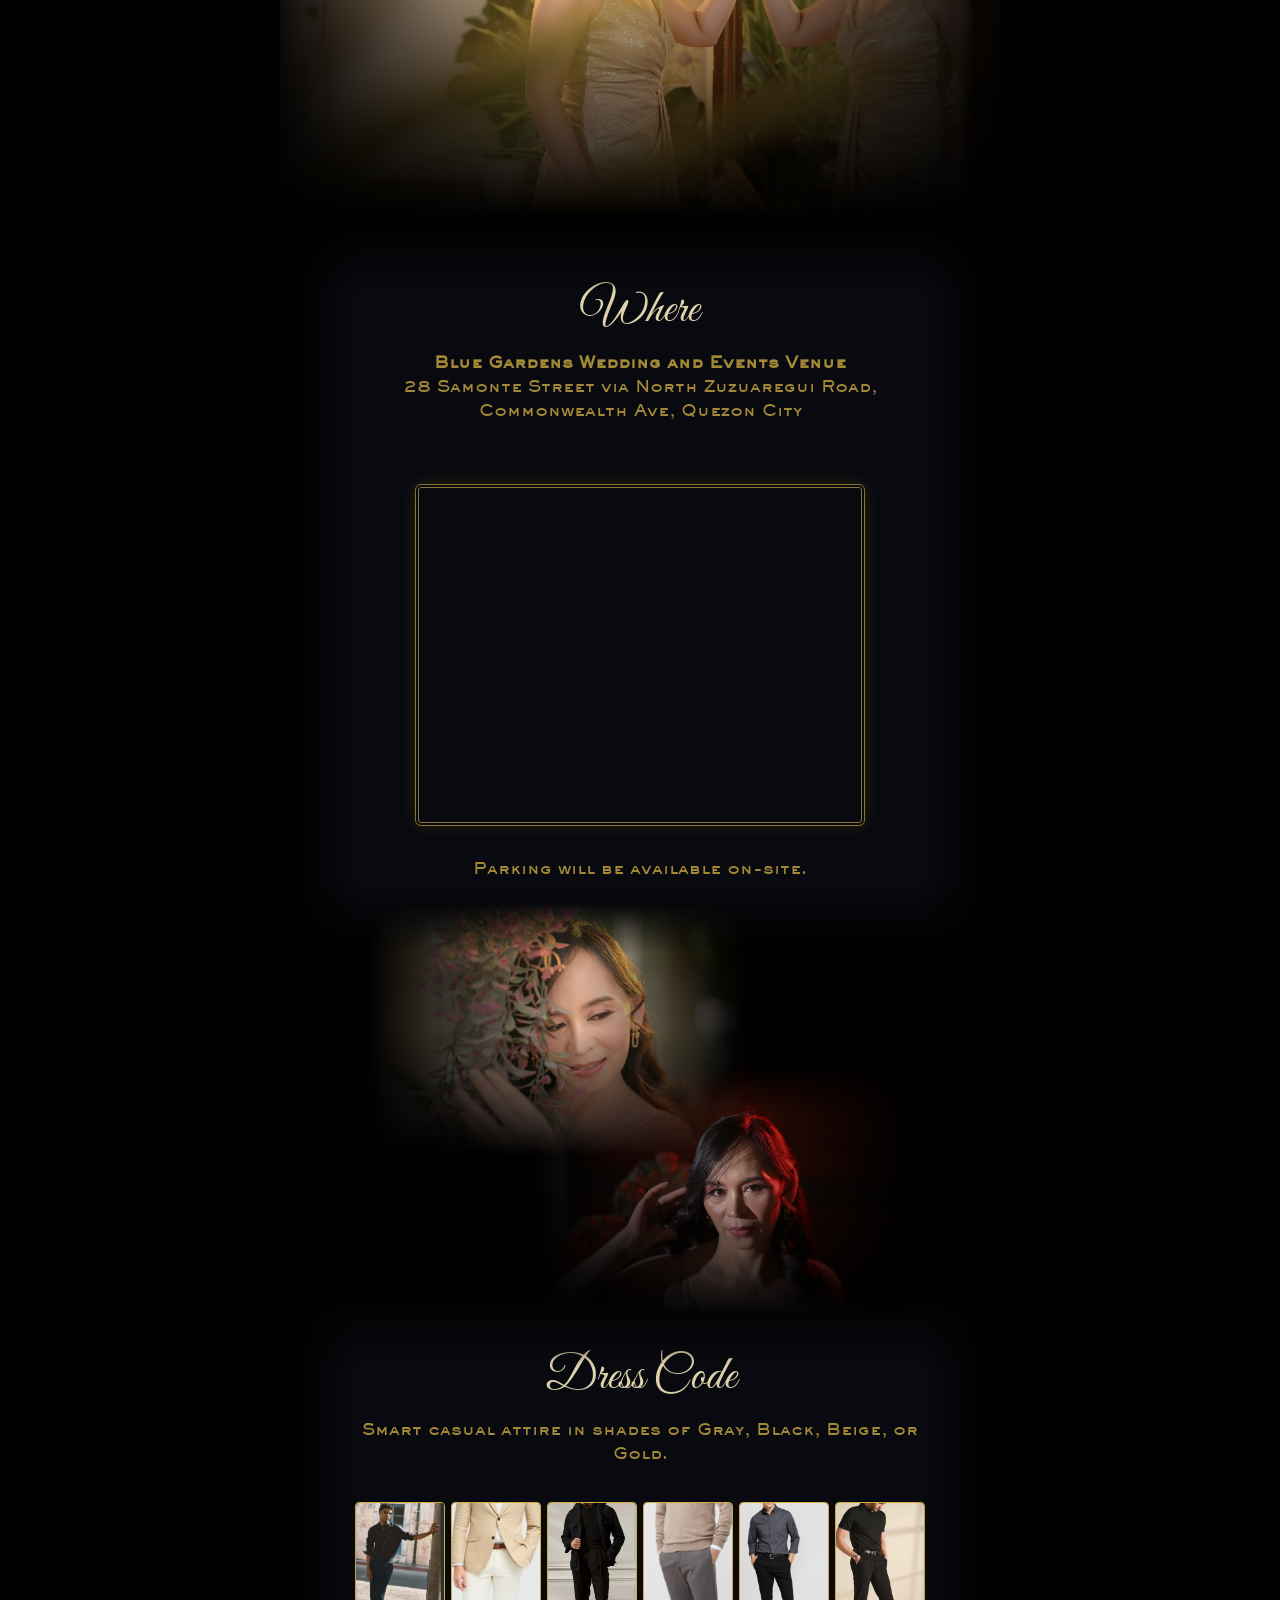
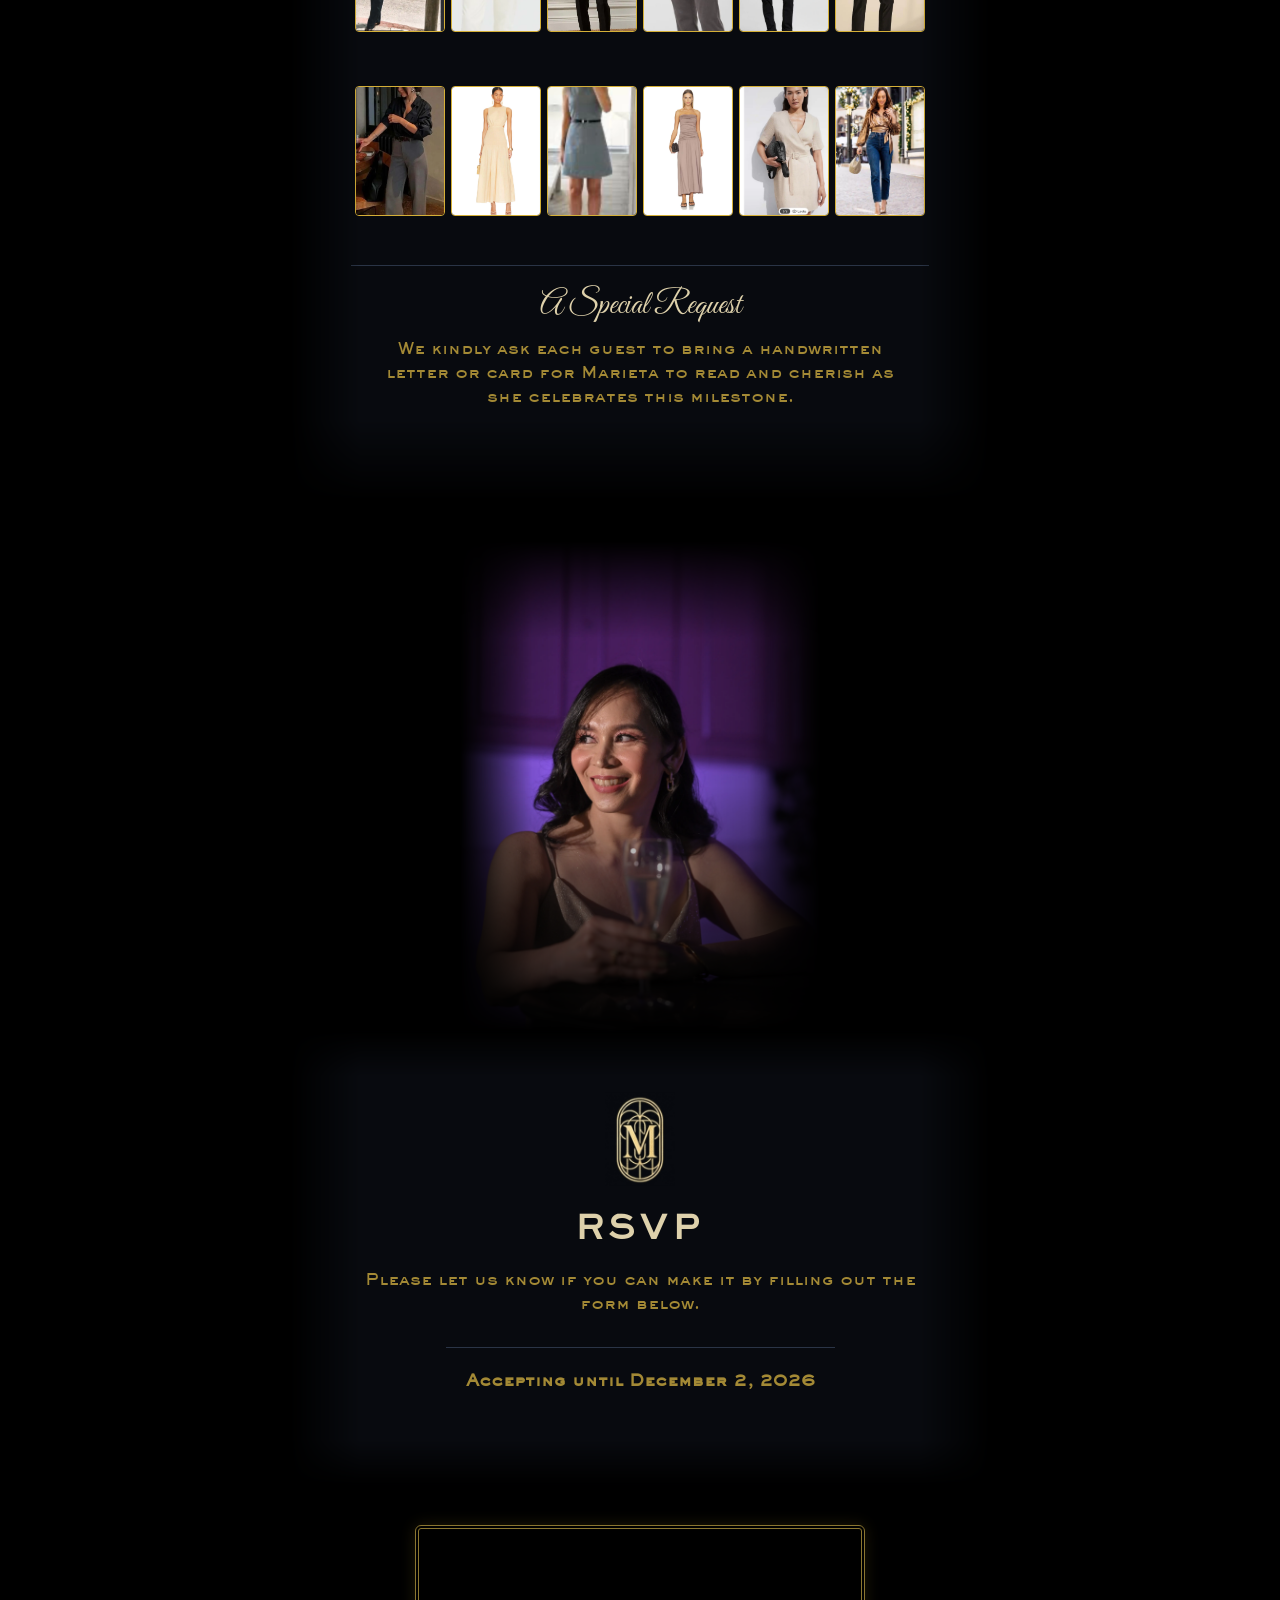
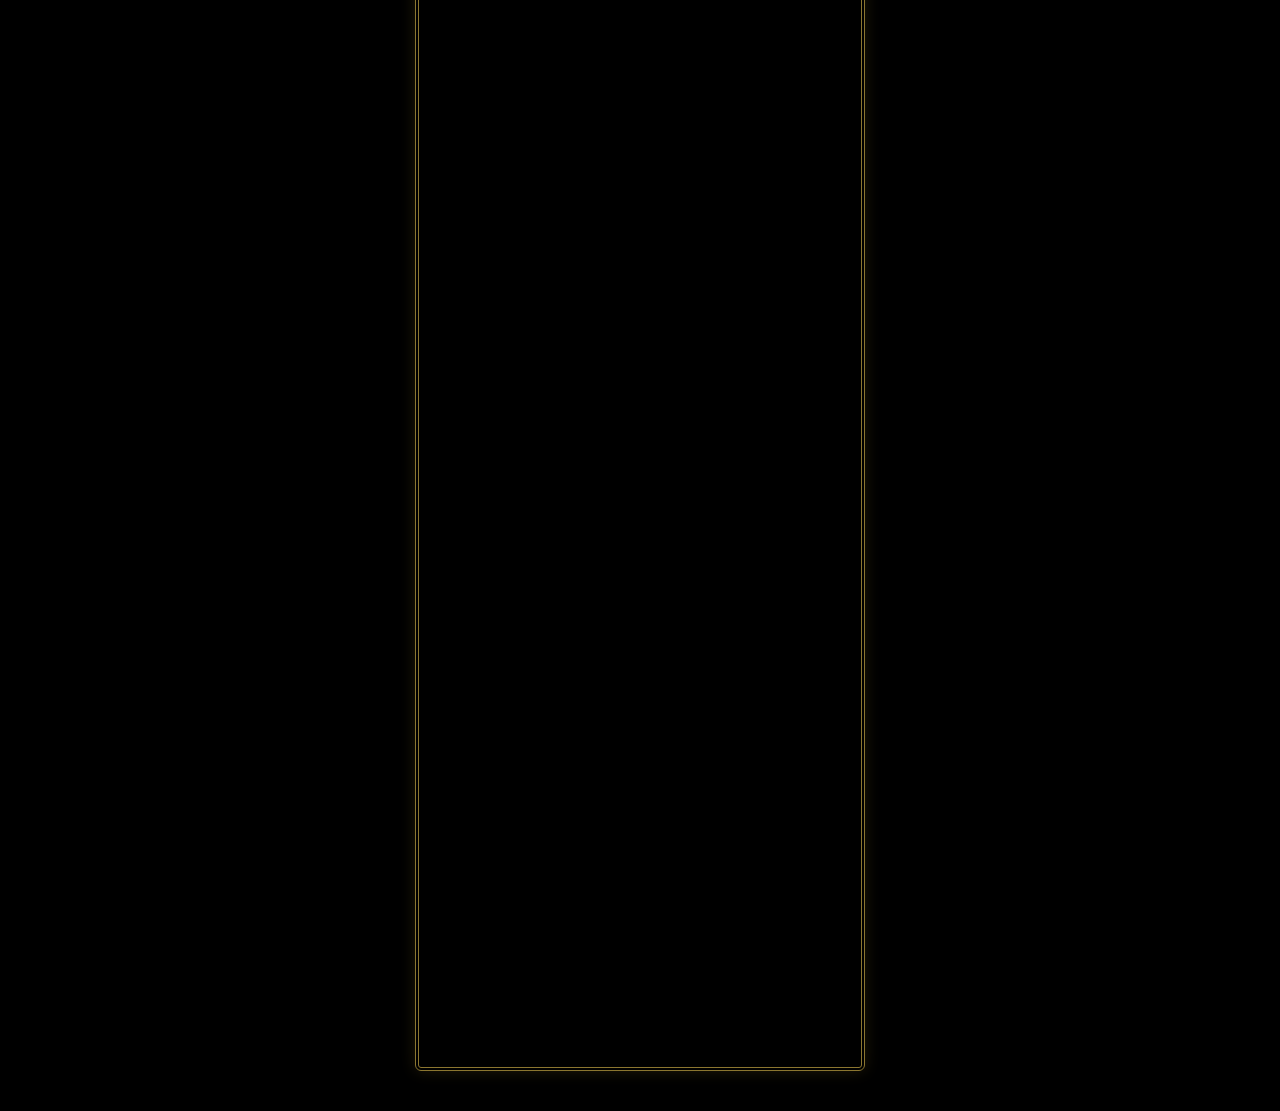
==== commit ae32b7bd: "update" ====
--- a/invitation.html
+++ b/invitation.html
@@ -52,9 +52,11 @@
             <p>Sunday, December 20th<br>at 5:00 PM</p>
             <a href="https://calendar.google.com/calendar/render?action=TEMPLATE&text=Marieta's+50th+Birthday&dates=20261220T090000Z/20261220T140000Z&details=Join+us+in+celebrating+Marieta's+50th+Birthday!&location=Blue+Gardens+Wedding+and+Events+Venue,+28+Samonte+Street,+Quezon+City"
                 target="_blank" class="calendar-btn">
-                Add to Google Calendar
+                Update Google Calendar
             </a>
-            <p>Updated the time of the google calendar link</p>
+            <p class="calendar-update-alert" role="status">
+                <strong>Calendar update:</strong> Please press the button again to refresh the event time in your Google Calendar.
+            </p>
         </section>
 
         <div class="intermission-single">
--- a/style.css
+++ b/style.css
@@ -16,6 +16,10 @@
     box-sizing: border-box;
     margin: 0;
     padding: 0;
+}
+
+html {
+    overflow-x: clip;
 }
 
 body {
@@ -68,9 +72,6 @@
     background-repeat: no-repeat;
     background-attachment: fixed;
 
-    --webkit-mask-image: 
-        linear-gradient(to right, transparent 0%, black 25%, black 70%, transparent 100%),
-        linear-gradient(to bottom, black 0%, black 90%, transparent 100%); /* Solid at top, fades at bottom */
     -webkit-mask-composite: source-in;
     
     mask-image: 
@@ -125,8 +126,6 @@
     background-position: center center;
     background-size: cover;
     background-repeat: no-repeat;
-    opacity: 100%;
-
     -webkit-mask-image: linear-gradient(to bottom, transparent 0%, black 15%, black 85%, transparent 100%);
     mask-image: linear-gradient(to bottom, transparent 0%, black 15%, black 85%, transparent 100%);
 }
@@ -154,7 +153,6 @@
     display: flex;
     flex-direction: column;
     align-items: center;
-    padding: 0;
     transform: translateY(10px); 
 }
 
@@ -189,7 +187,6 @@
     font-size: 5rem;
     color: #ffffff;
     text-shadow: 0 2px 15px rgba(212, 175, 55, 0.6);
-    margin-bottom: 0cm;
 }
 
 .hero-date-badge {
@@ -217,20 +214,6 @@
 .scroll-hint {
     margin-top: 10px; 
     margin-bottom: 15px; 
-    color: #0000;
-    font-size: 0.75rem;
-    letter-spacing: 3px; 
-}
-
-.scroll-hint .arrow {
-    font-size: 1.2rem;
-    margin-top: 5px;
-}
-
-@keyframes bounce {
-    0%, 20%, 50%, 80%, 100% { transform: translateY(0); }
-    40% { transform: translateY(-8px); }
-    60% { transform: translateY(-4px); }
 }
 
 .main-content {
@@ -242,15 +225,6 @@
     margin: 0 auto;
 }
 
-.invitation-container {
-    background-color: #080a0f;
-    padding: 30px;
-    border-radius: 8px;
-    box-shadow: 0 4px 20px rgba(212, 175, 55, 0.15);
-    margin-bottom: 30px;
-    border: 1px solid #2a3446;
-}
-
 .embed-container {
     display: flex;
     justify-content: center;
@@ -267,7 +241,6 @@
     width: 100% !important;
     aspect-ratio: 4 / 3; 
     height: auto !important; 
-    border-radius: 2px;
 }
 
 .form-container iframe {
@@ -312,6 +285,25 @@
     background-color: #687893;
 }
 
+.calendar-update-alert {
+    width: 100%;
+    max-width: 520px;
+    margin: 18px auto 0;
+    padding: 14px 18px;
+    color: #f5edcf;
+    background: rgba(212, 175, 55, 0.12);
+    border: 1px solid #d4af37;
+    border-radius: 6px;
+    box-shadow: 0 0 18px rgba(212, 175, 55, 0.16);
+    font-family: 'Sackers Gothic', normal;
+    font-size: 0.80rem;
+    line-height: 1.5;
+}
+
+.calendar-update-alert strong {
+    color: #e5c158;
+}
+
 .content-section {
     font-family: 'Sackers Gothic', normal;
     max-width: 700px; 
@@ -343,6 +335,21 @@
     margin-bottom: 10px;
 }
 
+.intermission-single{
+    overflow: hidden;
+    box-shadow: 0 5px 25px rgba(0,0,0,0.5);
+
+    -webkit-mask-image: 
+        linear-gradient(to bottom, transparent 0%, black 10%, black 90%, transparent 100%),
+        linear-gradient(to right, transparent 0%, black 10%, black 90%, transparent 100%);
+    -webkit-mask-composite: source-in;
+    
+    mask-image: 
+        linear-gradient(to bottom, transparent 0%, black 20%, black 50%, transparent 100%),
+        linear-gradient(to right, transparent 0%, black 40%, black 50%, transparent 100%);
+    mask-composite: intersect;
+}
+
 .intermission-single img {
     width: 100%;
     max-width: 600px;
@@ -350,21 +357,16 @@
     border-radius: 8px;
     margin: 0 auto 40px auto;
     display: block;
-    box-shadow: 0 5px 25px rgba(0,0,0,0.5);
-
-    -webkit-mask-image: 
-        linear-gradient(to bottom, transparent 0%, black 10%, black 90%, transparent 100%),
-        linear-gradient(to right, transparent 0%, black 10%, black 90%, transparent 100%);
-    -webkit-mask-composite: source-in;
-    
-    mask-image: 
-        linear-gradient(to bottom, transparent 0%, black 20%, black 50%, transparent 100%),
-        linear-gradient(to right, transparent 0%, black 40%, black 50%, transparent 100%);
-    mask-composite: intersect;
+    transform: scale(1.2);
 }
 
 .intermission-single.small img {
     max-width: 300px; 
+
+    -webkit-mask-image: 
+        linear-gradient(to right, transparent 0%, black 20%, black 80%, transparent 100%);
+    mask-image: 
+        linear-gradient(to right, transparent 0%, black 20%, black 80%, transparent 100%);
 }
 
 .intermission-gallery {
@@ -375,8 +377,7 @@
 }
 
 .intermission-gallery img {
-    width: 70%;
-    max-width: 380px;
+    width: 380px;
     height: auto;
     border-radius: 8px;
     object-fit: cover;
@@ -391,63 +392,78 @@
     mask-composite: intersect;
 }
 
-/* Shifts the left image upward */
+/* left image*/
 .intermission-gallery img:nth-child(1) {
-    transform: translateY(-60px);
+    transform: translateY(-90px);
     z-index: 2;
 }
 
-/* Shifts the right image downward */
+/* right image */
 .intermission-gallery img:nth-child(2) {
     transform: translateY(70px);
-    margin-left: -30%;
+    margin-left: -228px;
     z-index: 1;
 }
 
 .attire-guide {
     display: flex;
-    gap: 20px;
+    flex-wrap: wrap;
+    justify-content: center;
+    gap: 6px;
     margin: 25px 0;
     width: 100%;
-    
-    overflow-x: auto;
-    scroll-snap-type: x mandatory;
-    scroll-behavior: smooth;
-    
-    padding: 0 calc(50% - 60px); 
-
-    -ms-overflow-style: none;  
-    scrollbar-width: none;
-}
-
-.attire-guide::-webkit-scrollbar {
+}
+
+.attire-scroll-hint {
     display: none;
-}
-
-.attire-box {
-    flex: 0 0 auto; 
-    scroll-snap-align: center;
-    scroll-snap-stop: always;
-    
-    display: flex;
-    flex-direction: column;
-    align-items: center;
-    gap: 10px;
+    color: #796522;
+    opacity: 0.5;
 }
 
 .attire-box img {
-    width: 120px;
-    height: 160px;
+    width: 90px;
+    height: 130px;
     object-fit: cover;
     border-radius: 4px;
     border: 1px solid #d4af37;
 }
 
-.attire-box span {
-    color: #d4af37;
-    font-size: 0.9rem;
-    letter-spacing: 2px;
-    text-transform: uppercase;
+@media (min-width: 768px) and (max-width: 900px) {
+    .attire-guide {
+        max-width: 450px;
+    }
+}
+
+@media (max-width: 767px) {
+    .attire-scroll-hint {
+        display: block;
+        margin: 0 0 12px;
+        color: #d4af37;
+        font-size: 0.75rem;
+        letter-spacing: 1px;
+    }
+
+    .attire-guide {
+        flex-wrap: nowrap;
+        justify-content: flex-start;
+        gap: 20px;
+        overflow-x: auto;
+        scroll-snap-type: x mandatory;
+        scroll-behavior: smooth;
+        padding: 0 calc(50% - 60px);
+        -ms-overflow-style: none;
+        scrollbar-width: none;
+    }
+
+    .attire-guide::-webkit-scrollbar {
+        display: none;
+    }
+
+    .attire-box {
+        flex: 0 0 auto;
+        scroll-snap-align: center;
+        scroll-snap-stop: always;
+    }
 }
 
 .letter-request {
@@ -477,7 +493,6 @@
 
 .content-section h2{
     color: #ded1ab;
-    font-weight: 10000;
     font-size: 2rem;
     letter-spacing: 5px;
 }
@@ -499,7 +514,6 @@
     display: flex;
     align-items: center;
     justify-content: center;
-    gap: 15px;
     z-index: 1000;
     opacity: 0;
     transition: top 0.4s ease, opacity 0.4s ease;
@@ -514,6 +528,12 @@
 .sticky-nav.visible {
     top: 0; 
     opacity: 1;
+}
+
+.nav-group {
+    display: flex;
+    align-items: center;
+    gap: 12px;
 }
 
 .nav-name {
@@ -529,6 +549,7 @@
     font-size: 1rem;
     font-weight:bolder;
     letter-spacing: 2px;
+    text-align: left;
     color: #d4af37;
     text-transform: uppercase;
 }
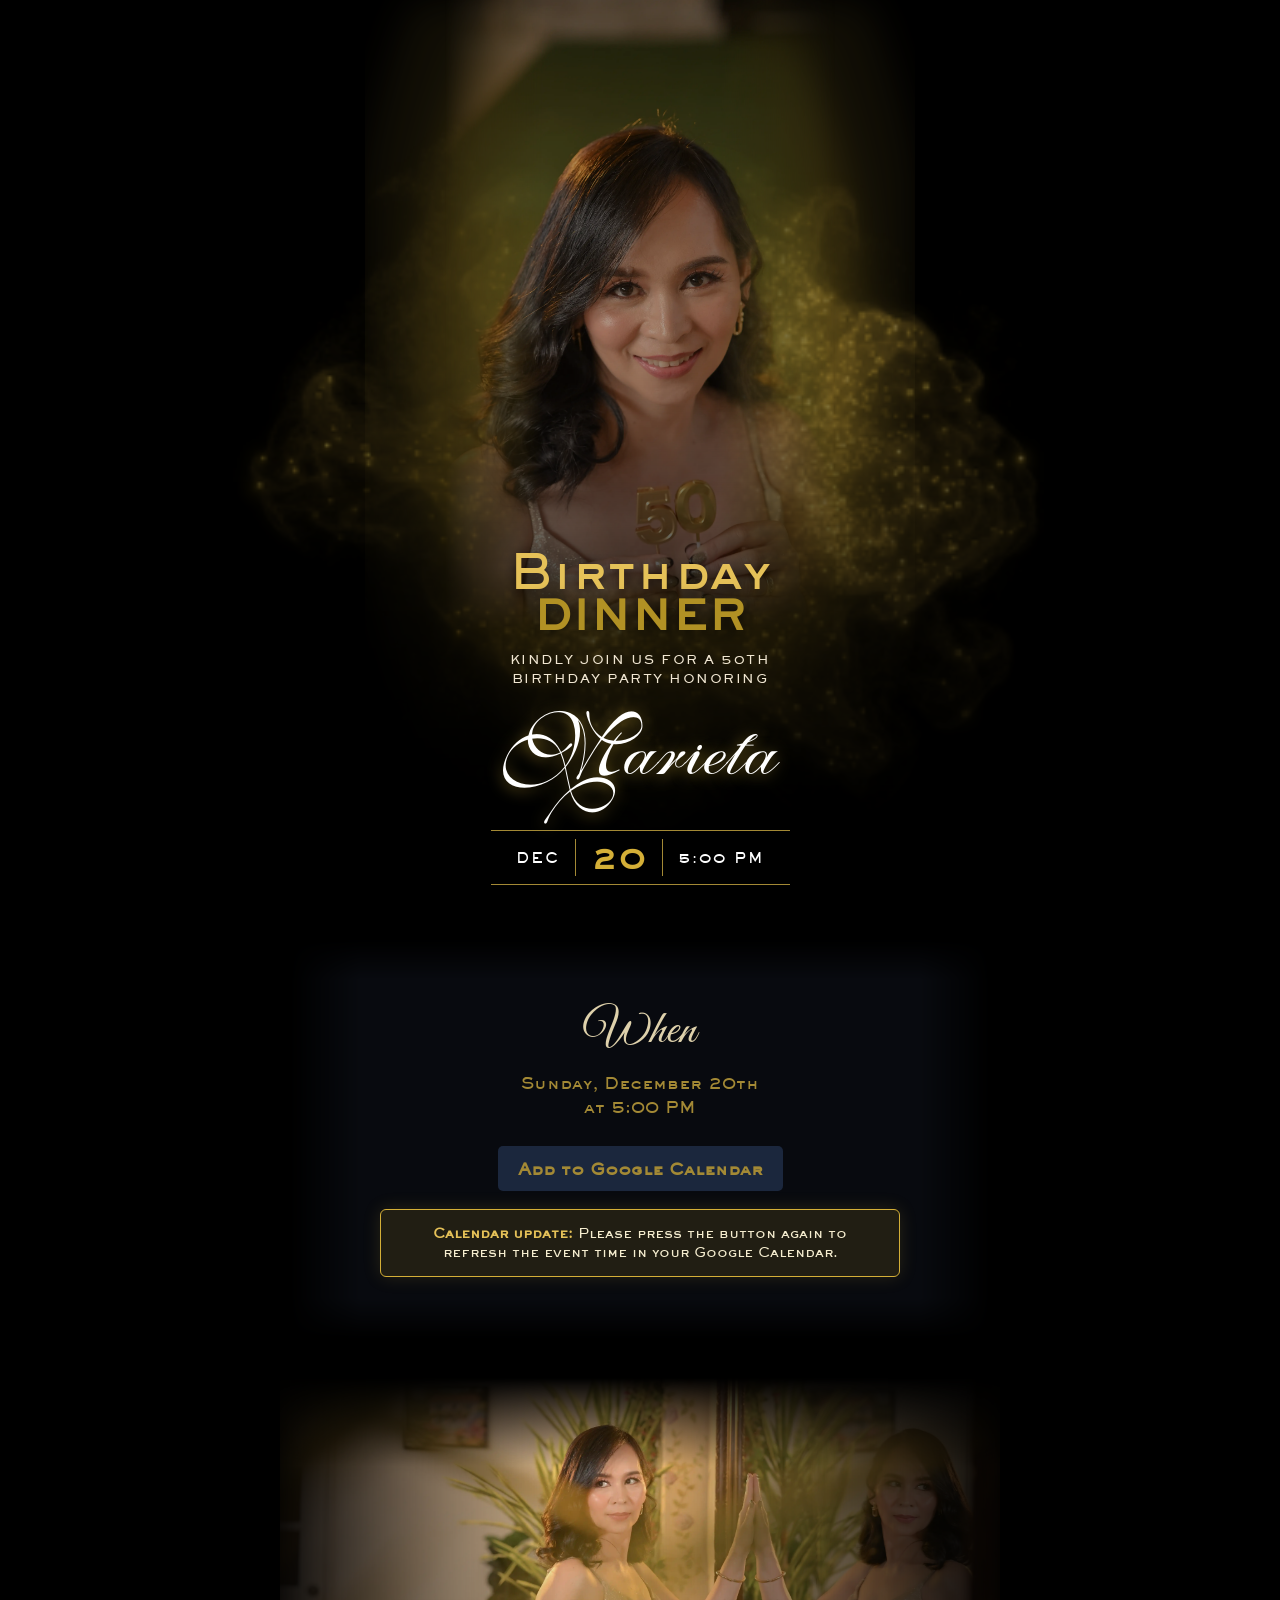
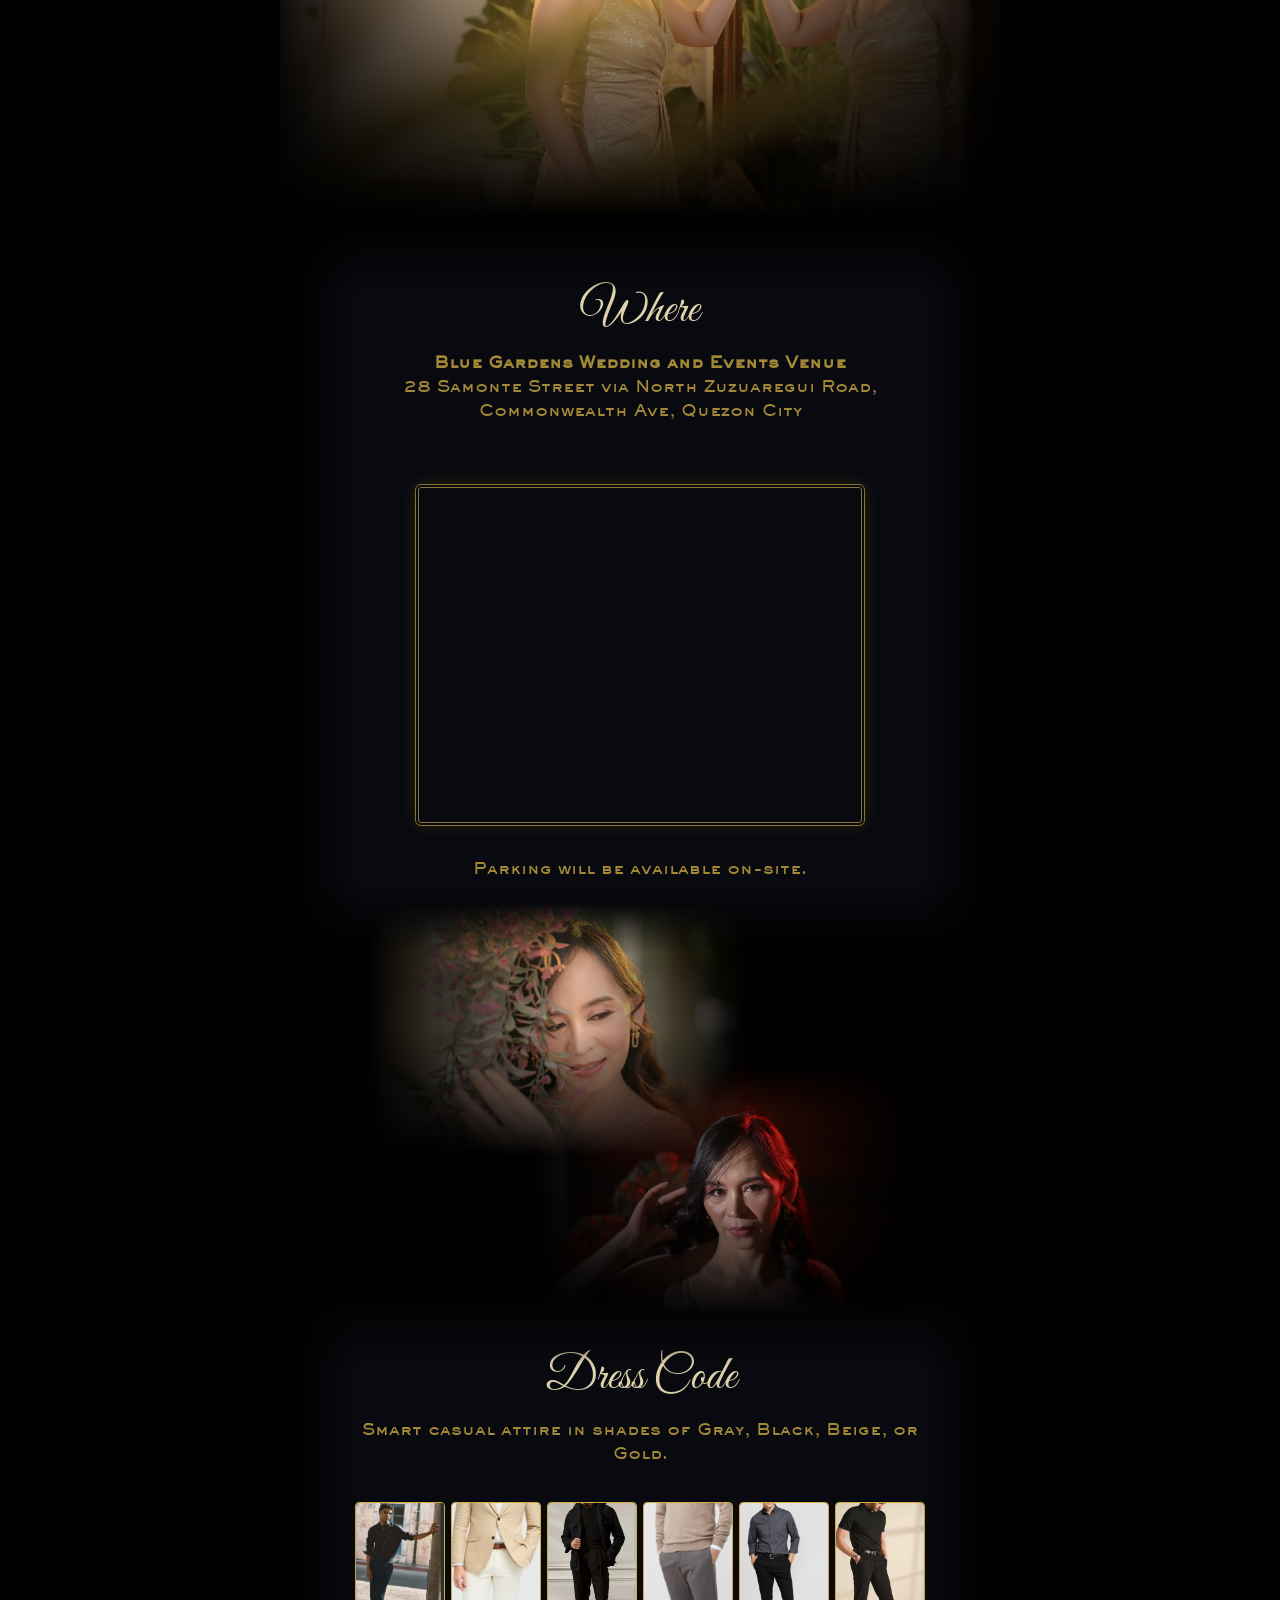
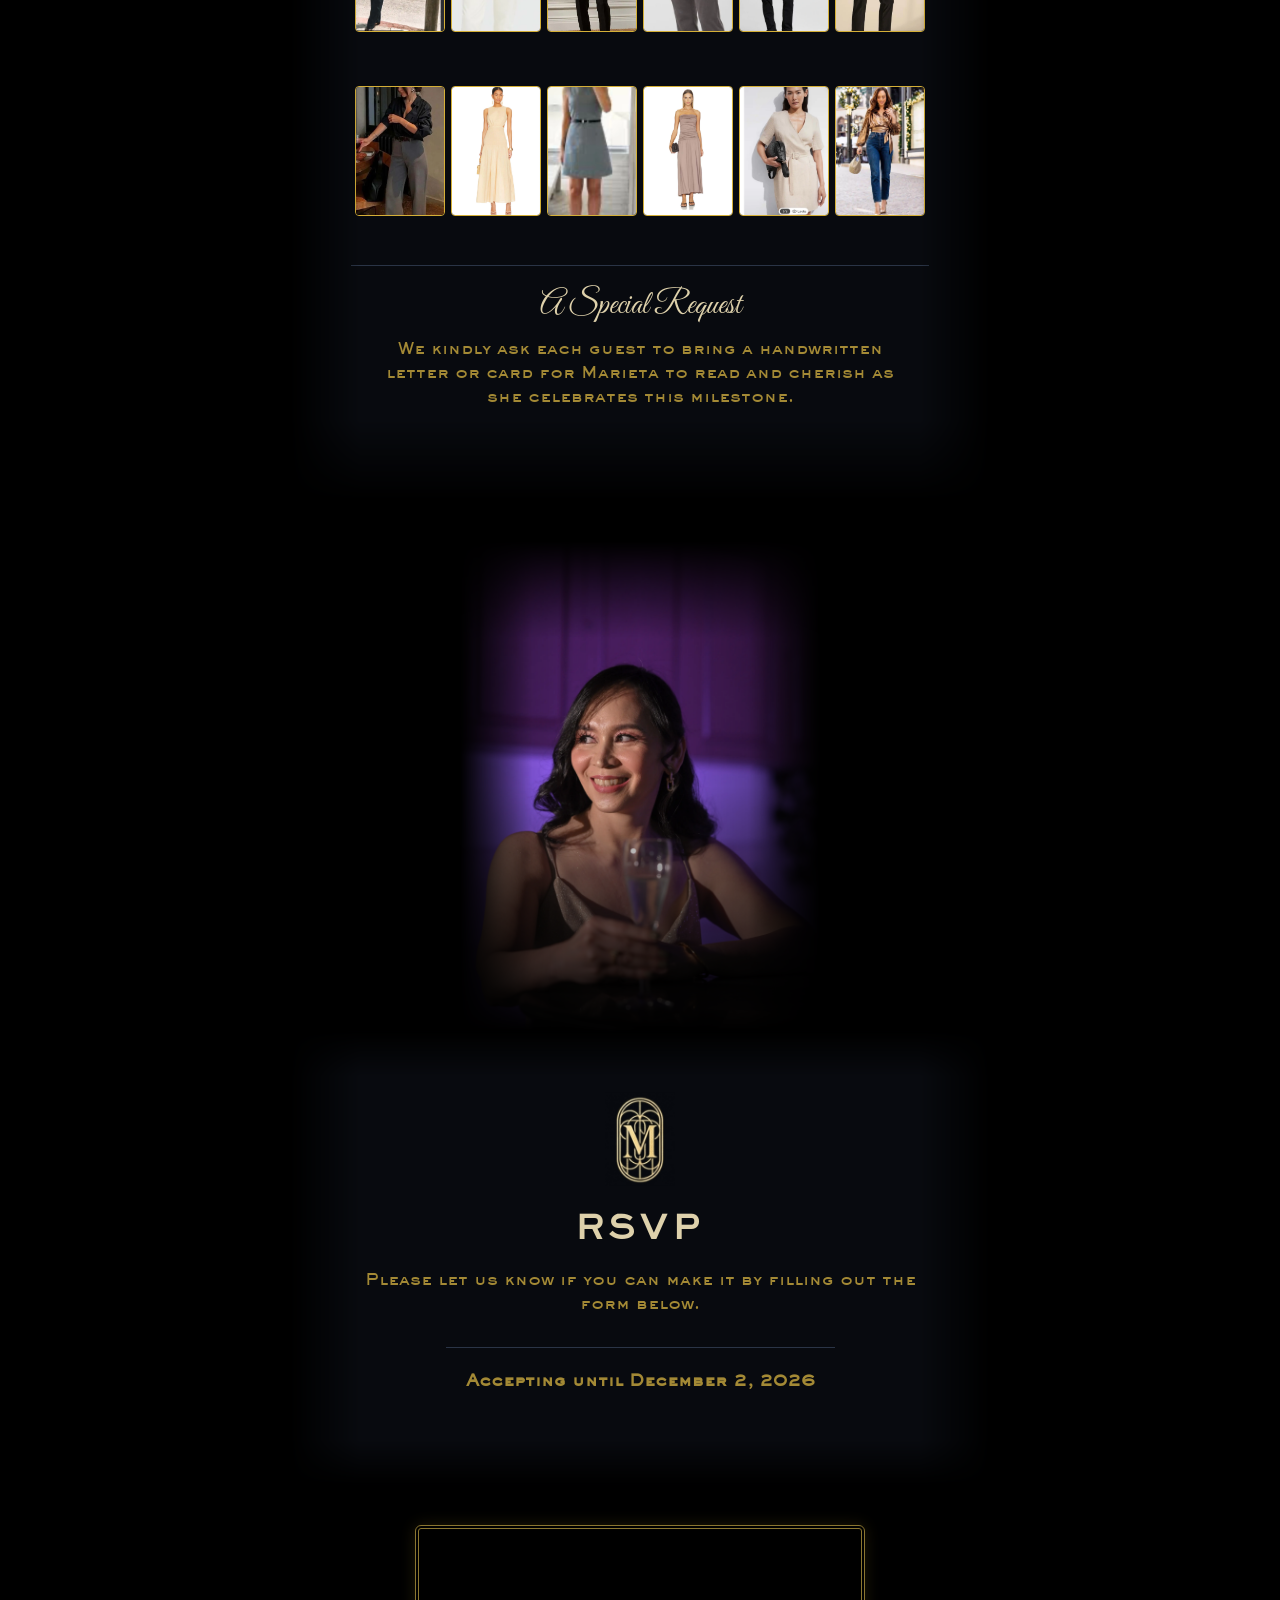
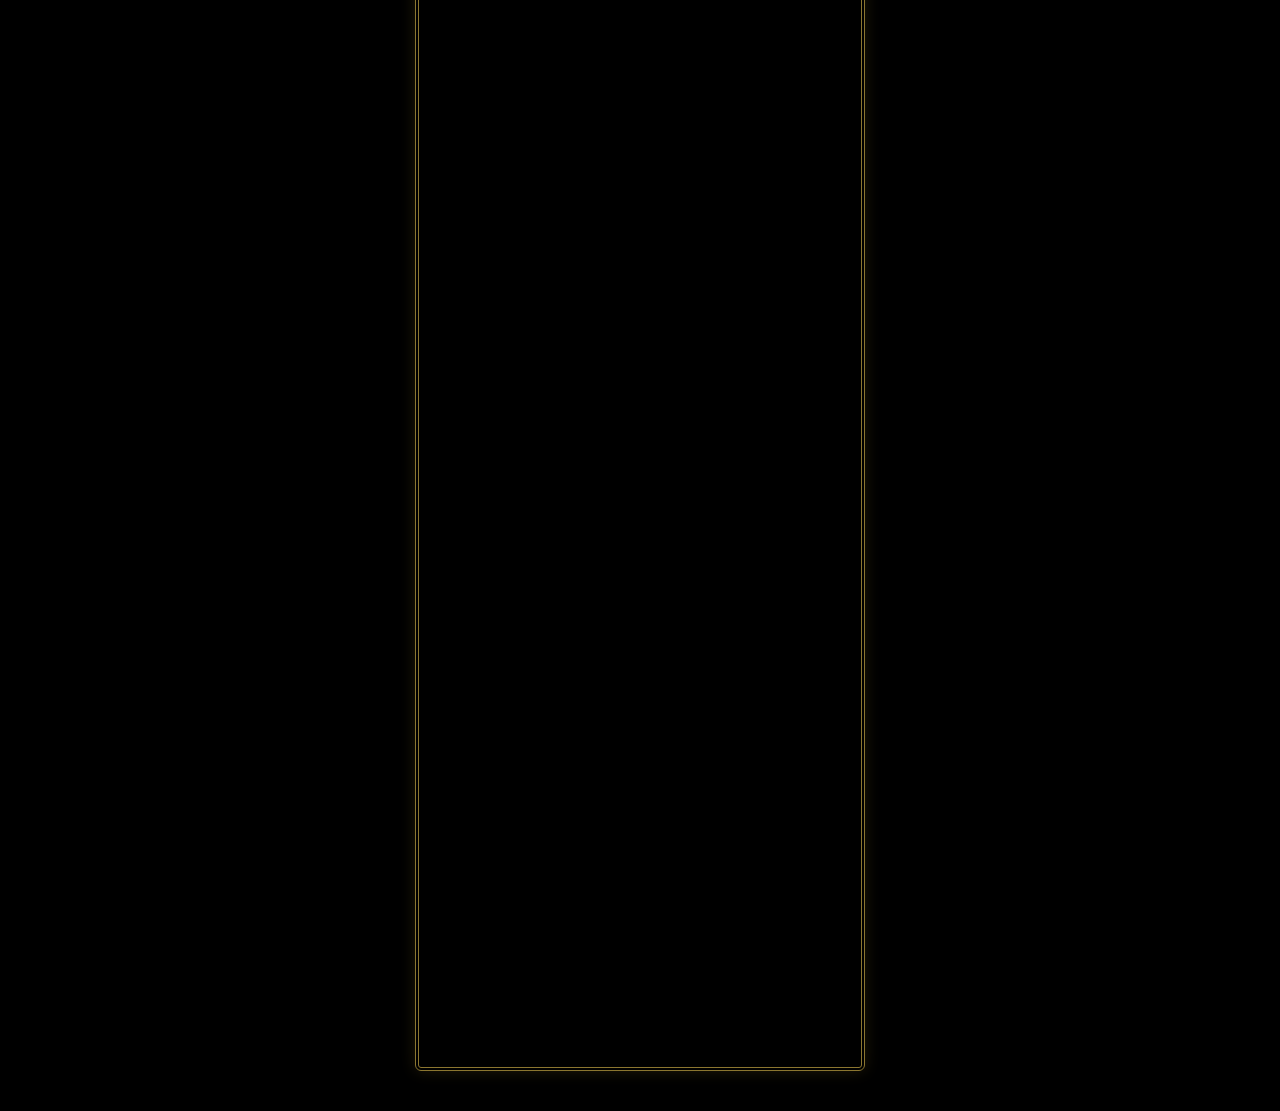
==== commit 6a7516f7: "changed typo" ====
--- a/invitation.html
+++ b/invitation.html
@@ -52,7 +52,7 @@
             <p>Sunday, December 20th<br>at 5:00 PM</p>
             <a href="https://calendar.google.com/calendar/render?action=TEMPLATE&text=Marieta's+50th+Birthday&dates=20261220T090000Z/20261220T140000Z&details=Join+us+in+celebrating+Marieta's+50th+Birthday!&location=Blue+Gardens+Wedding+and+Events+Venue,+28+Samonte+Street,+Quezon+City"
                 target="_blank" class="calendar-btn">
-                Update Google Calendar
+                Add to Google Calendar
             </a>
             <p class="calendar-update-alert" role="status">
                 <strong>Calendar update:</strong> Please press the button again to refresh the event time in your Google Calendar.
